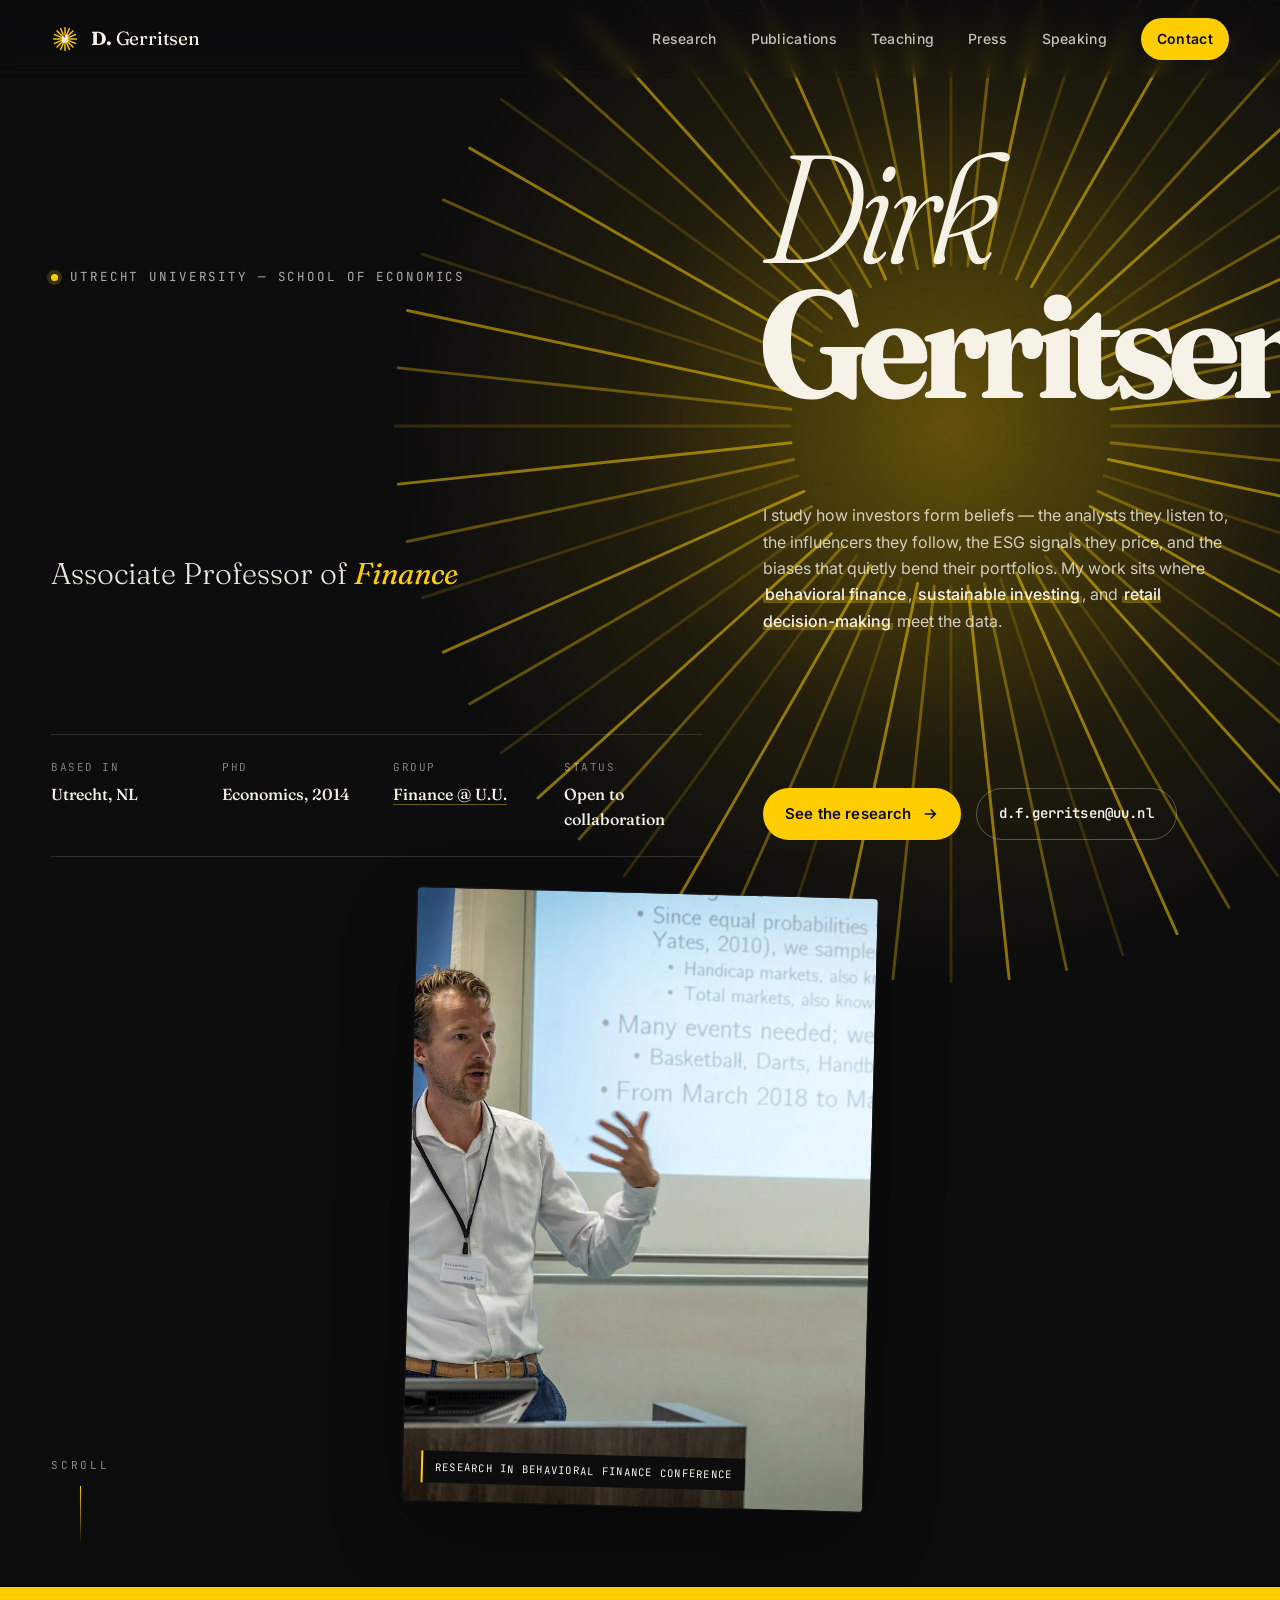
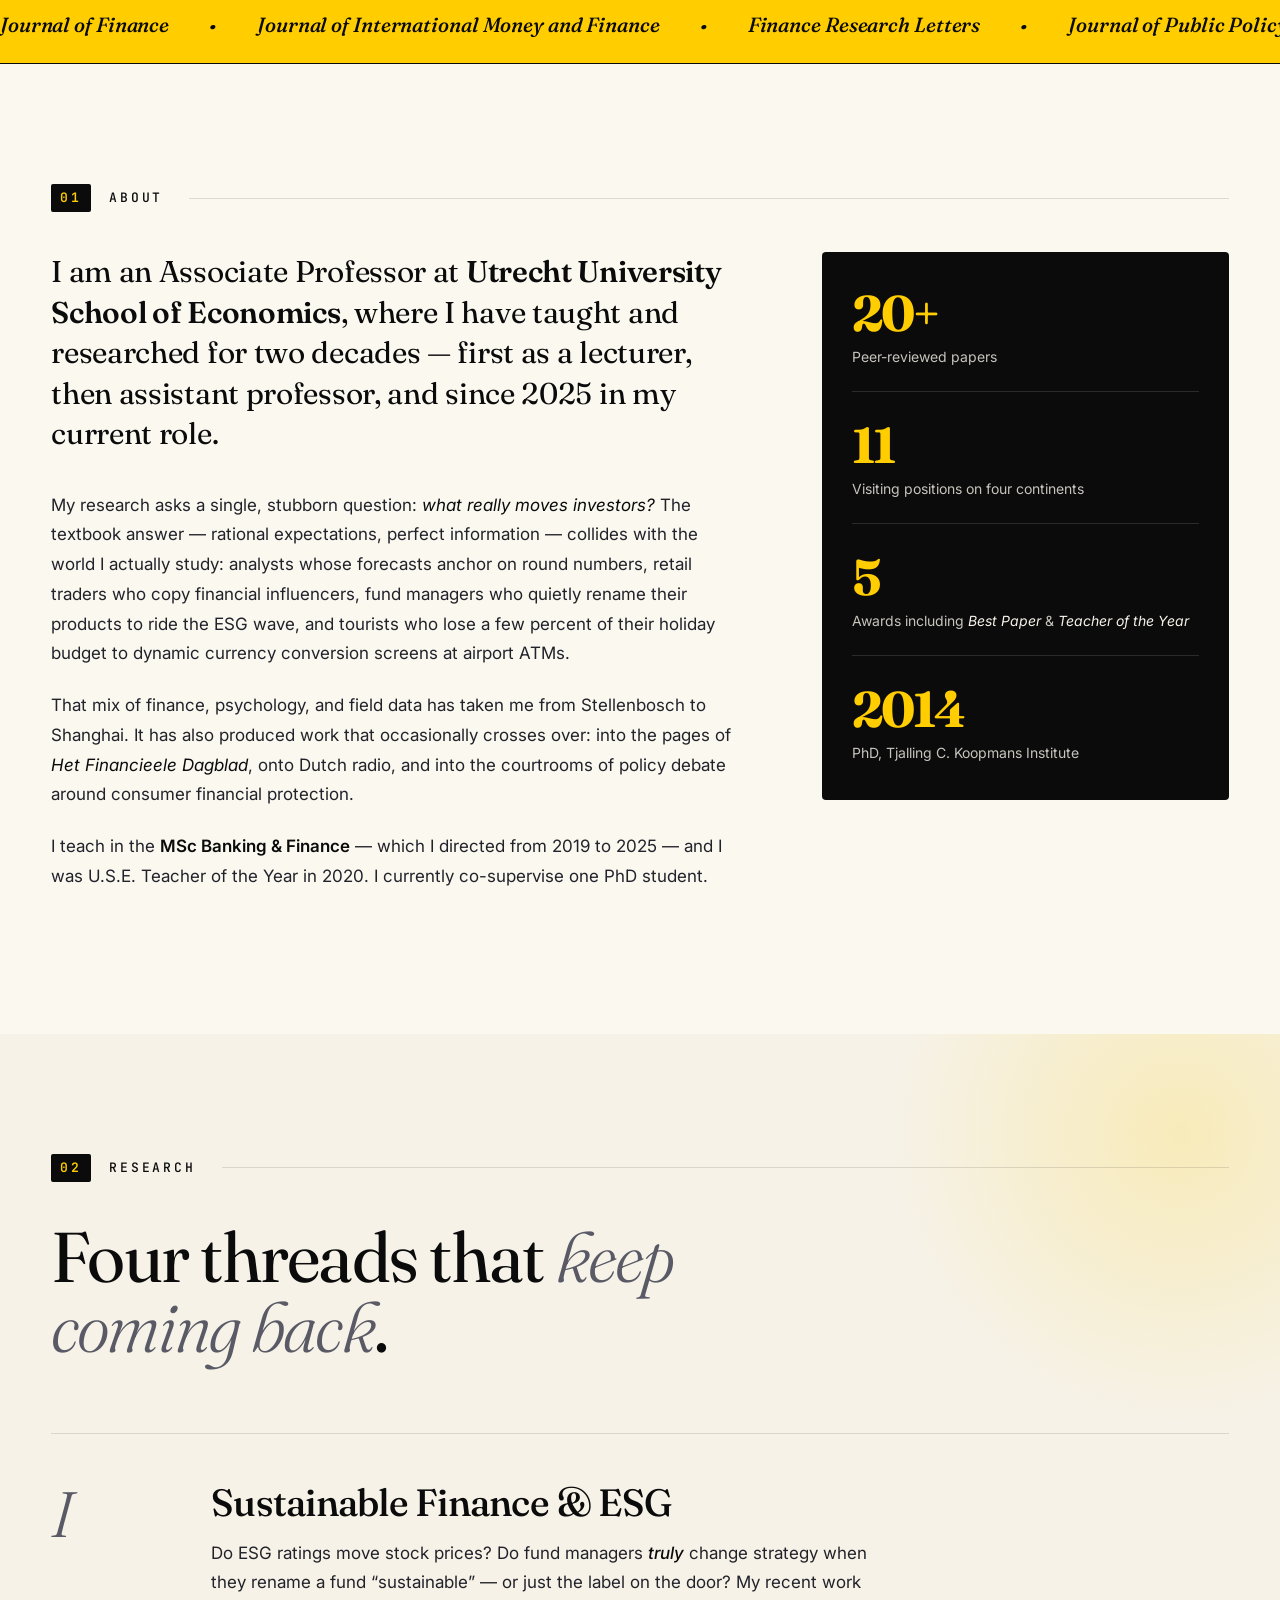
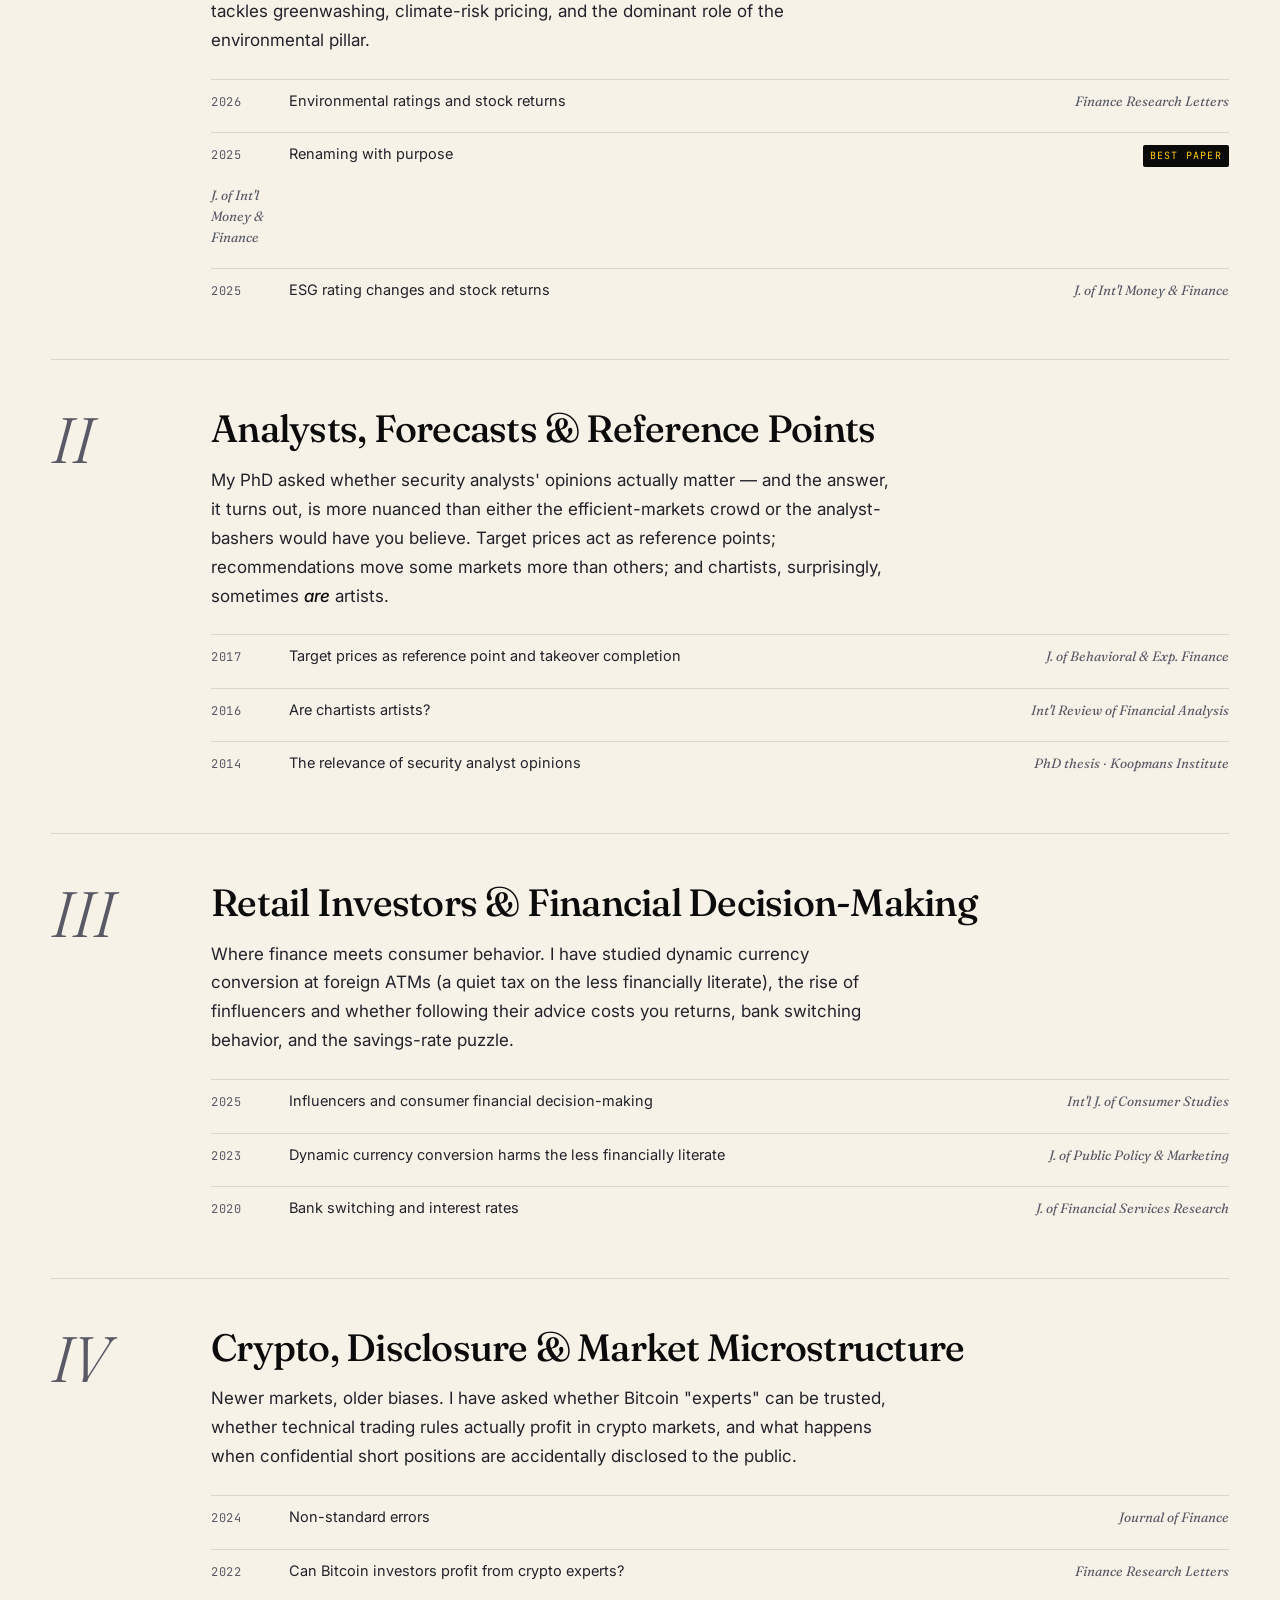
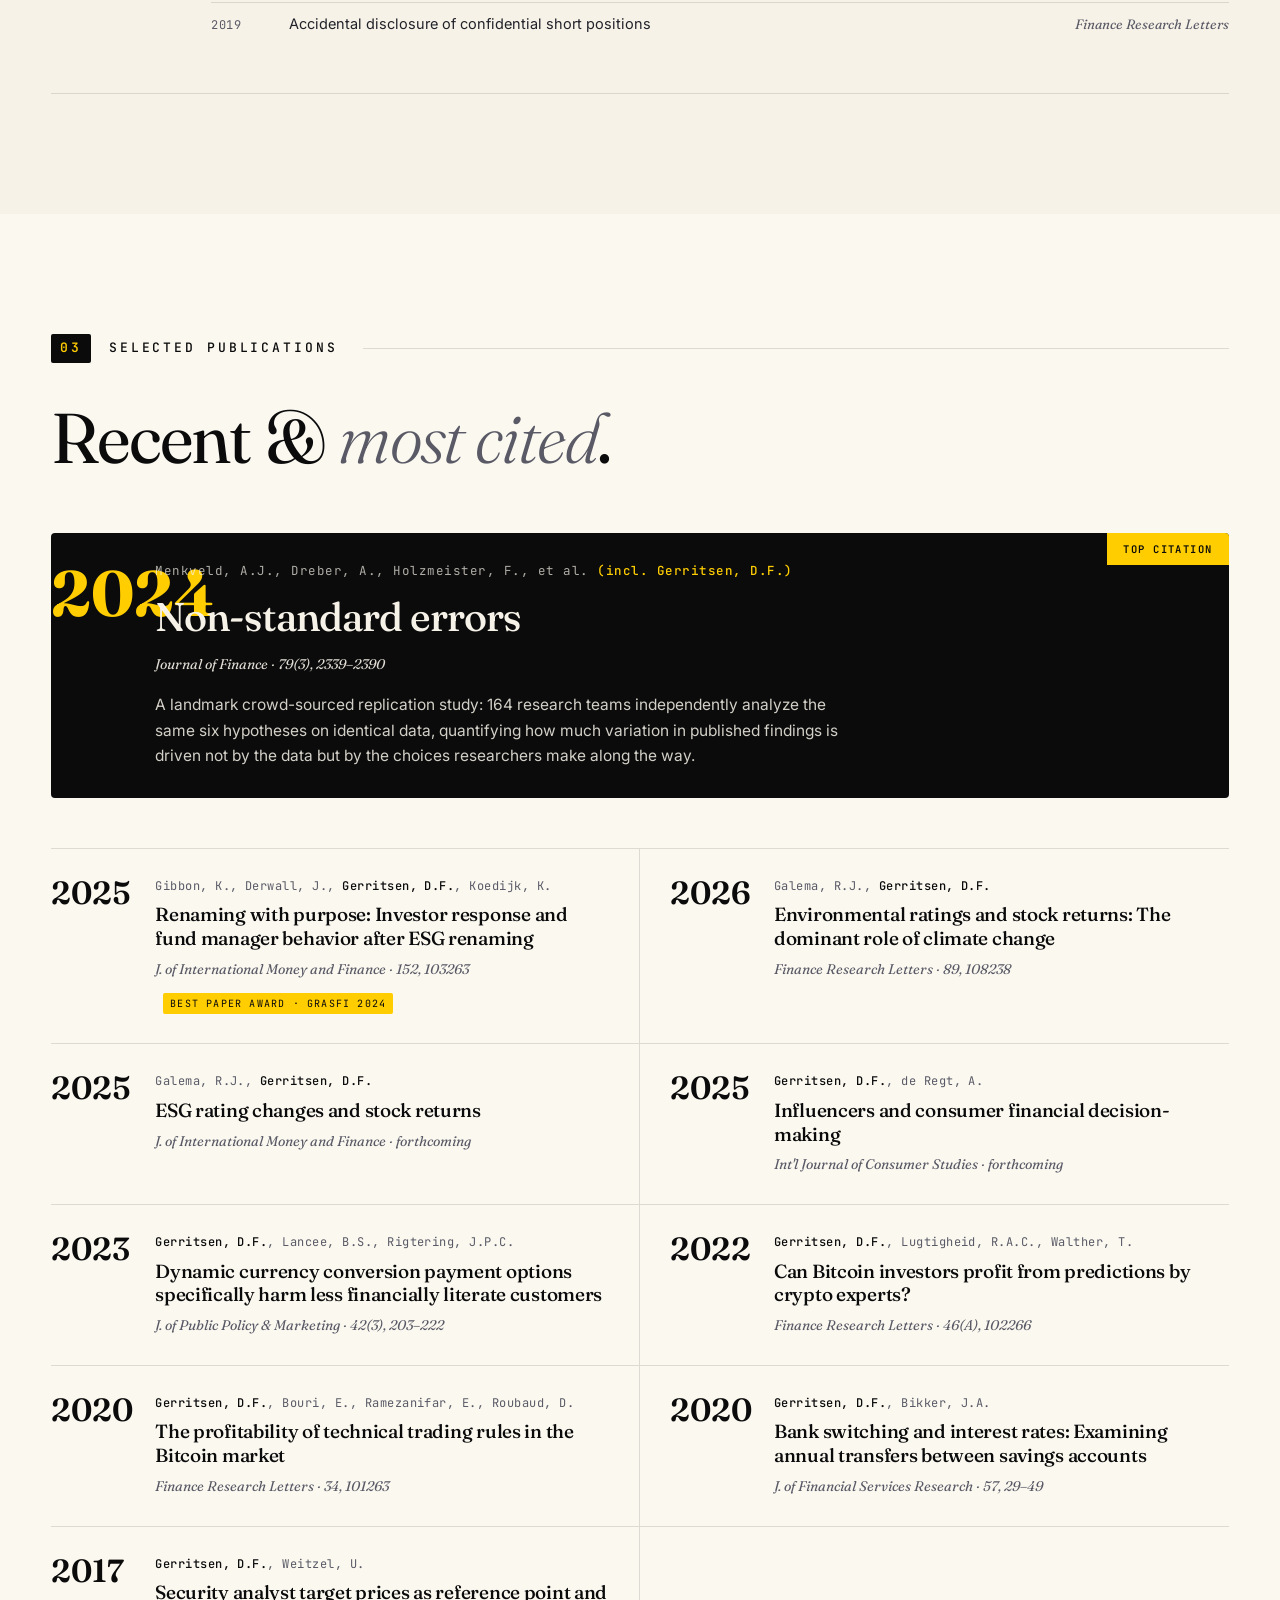
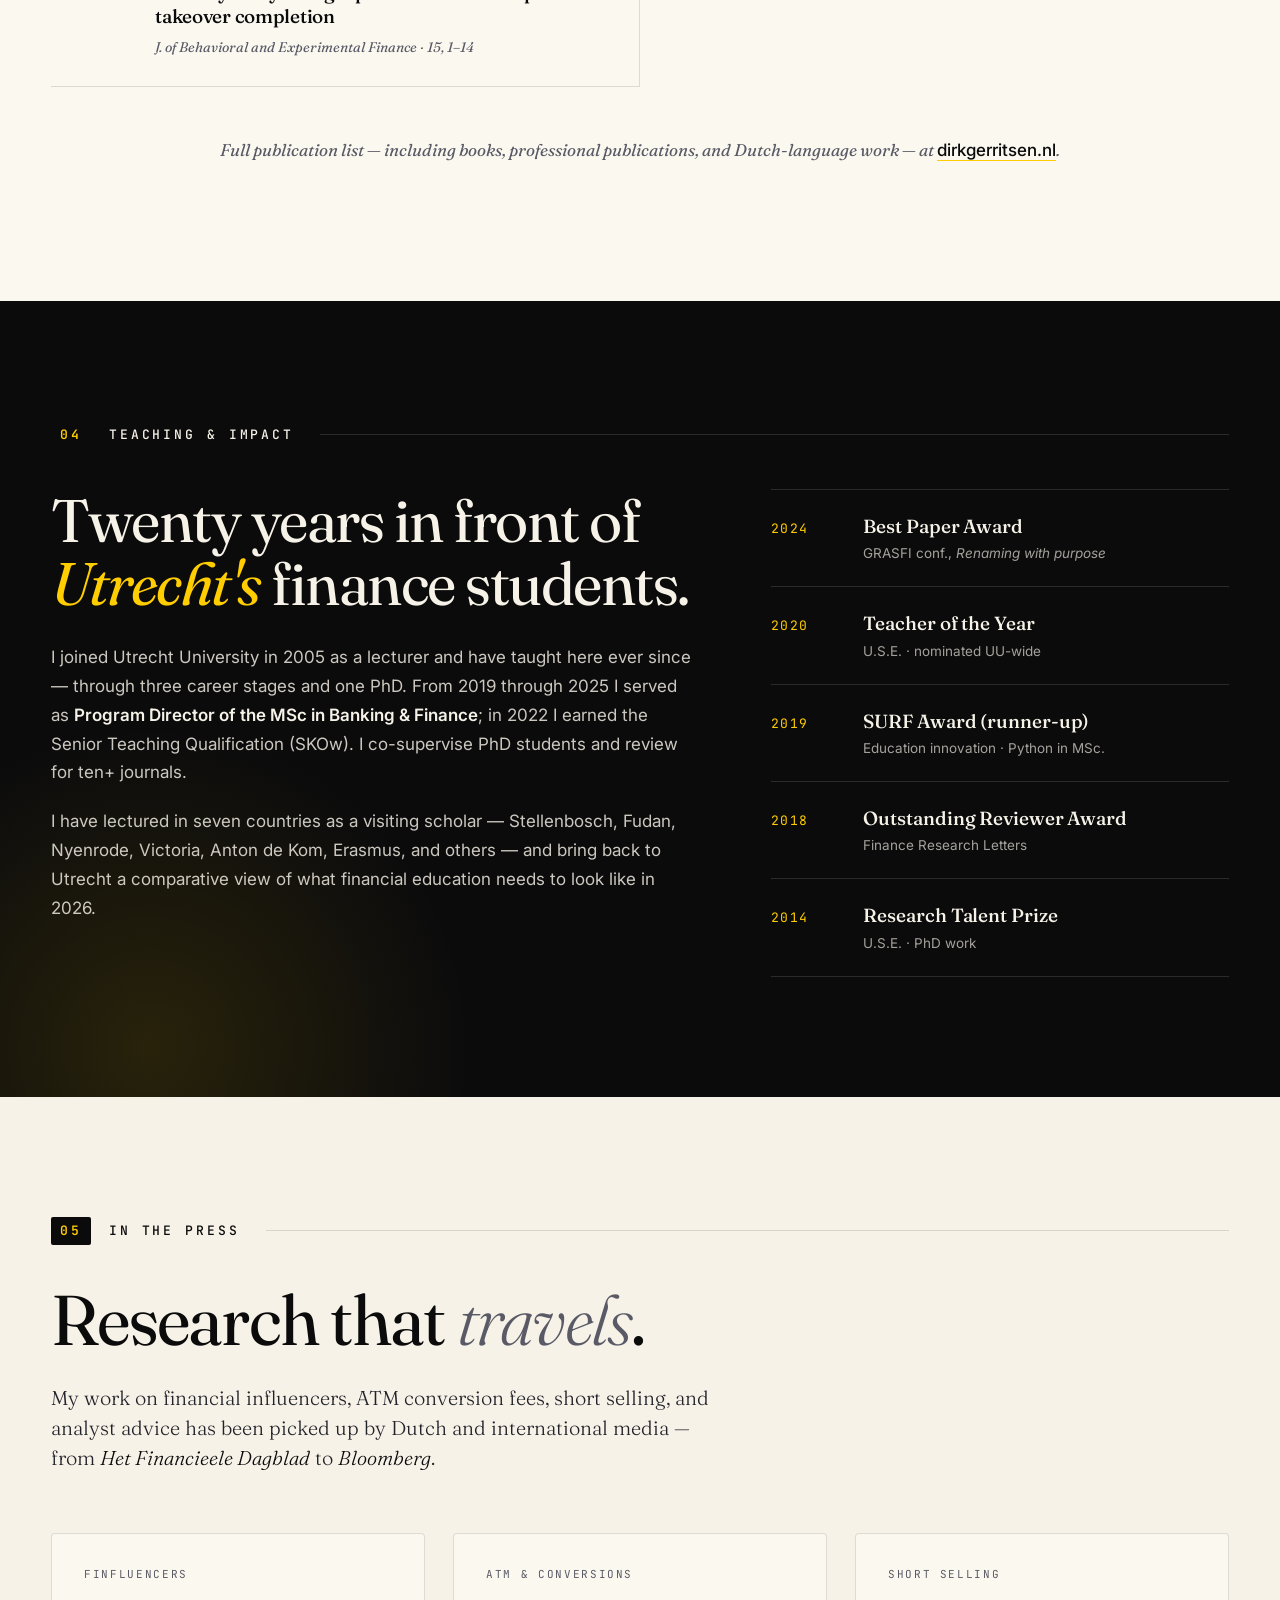
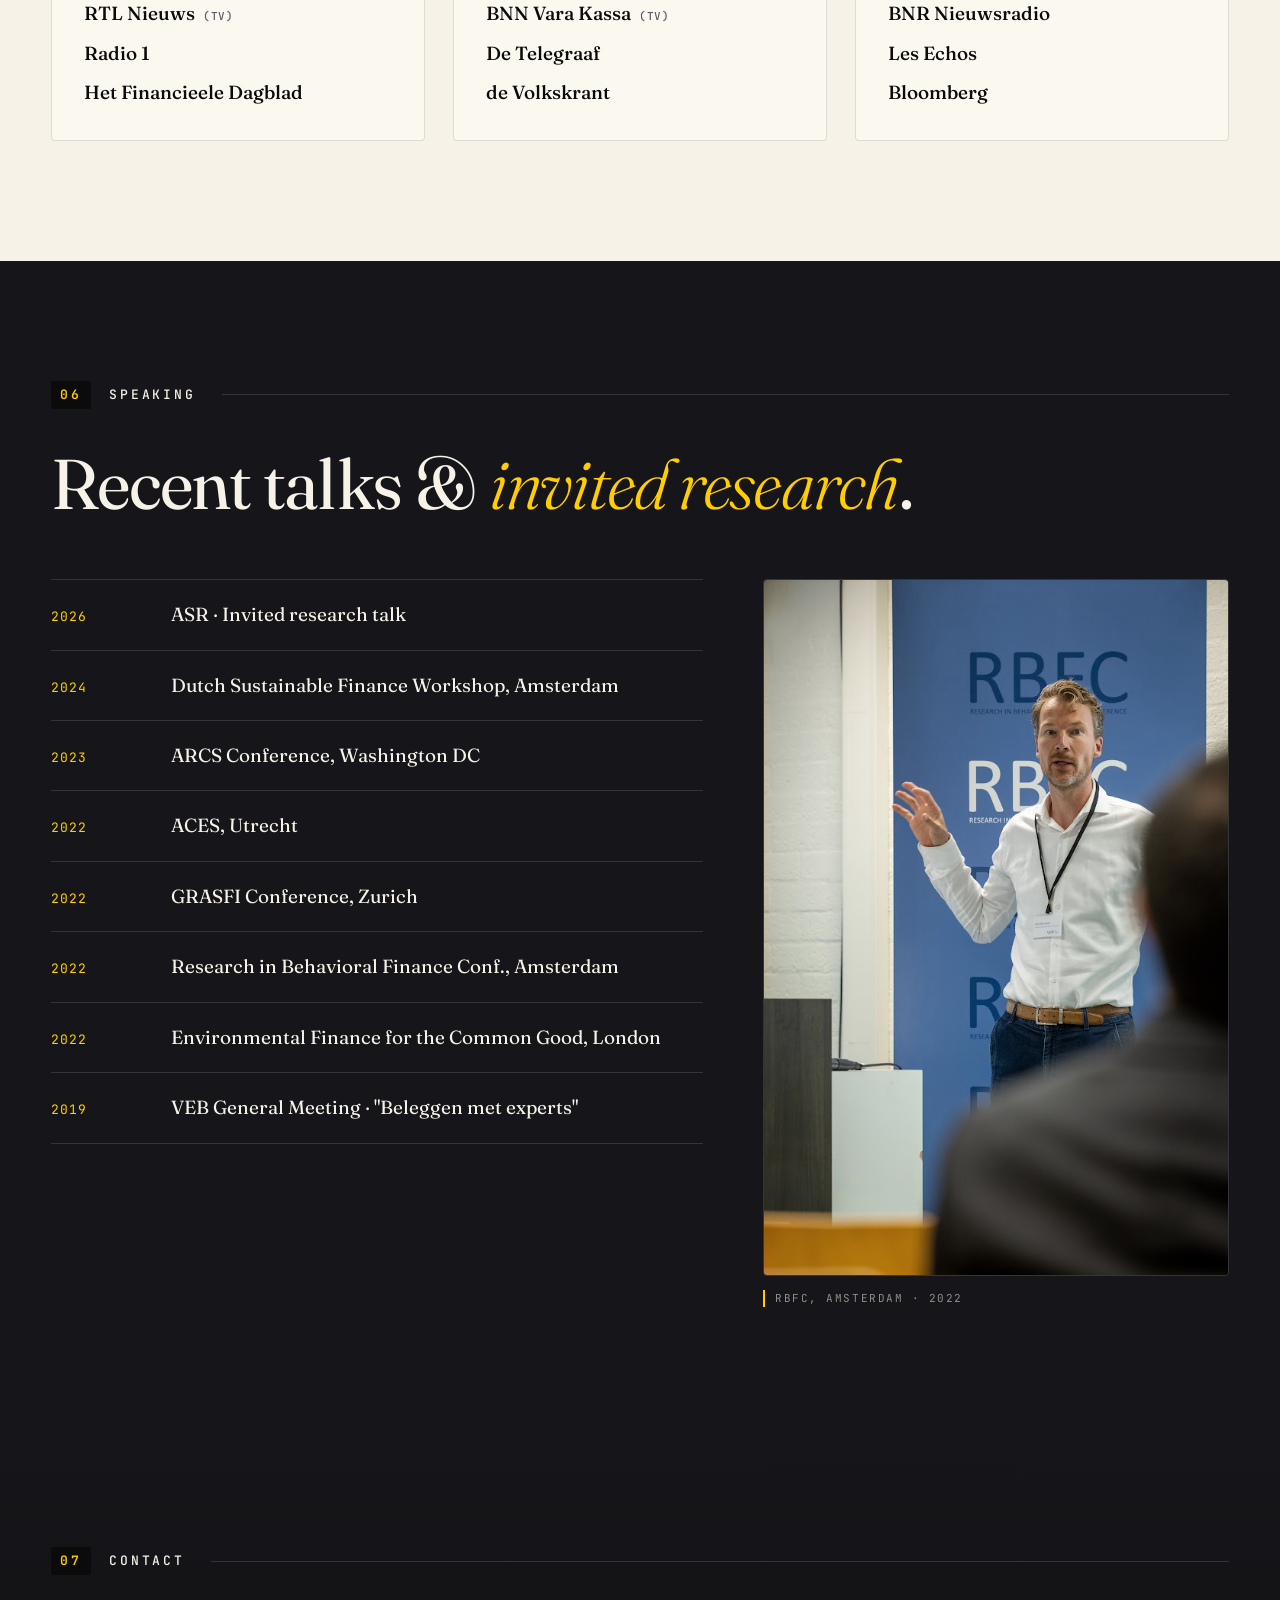
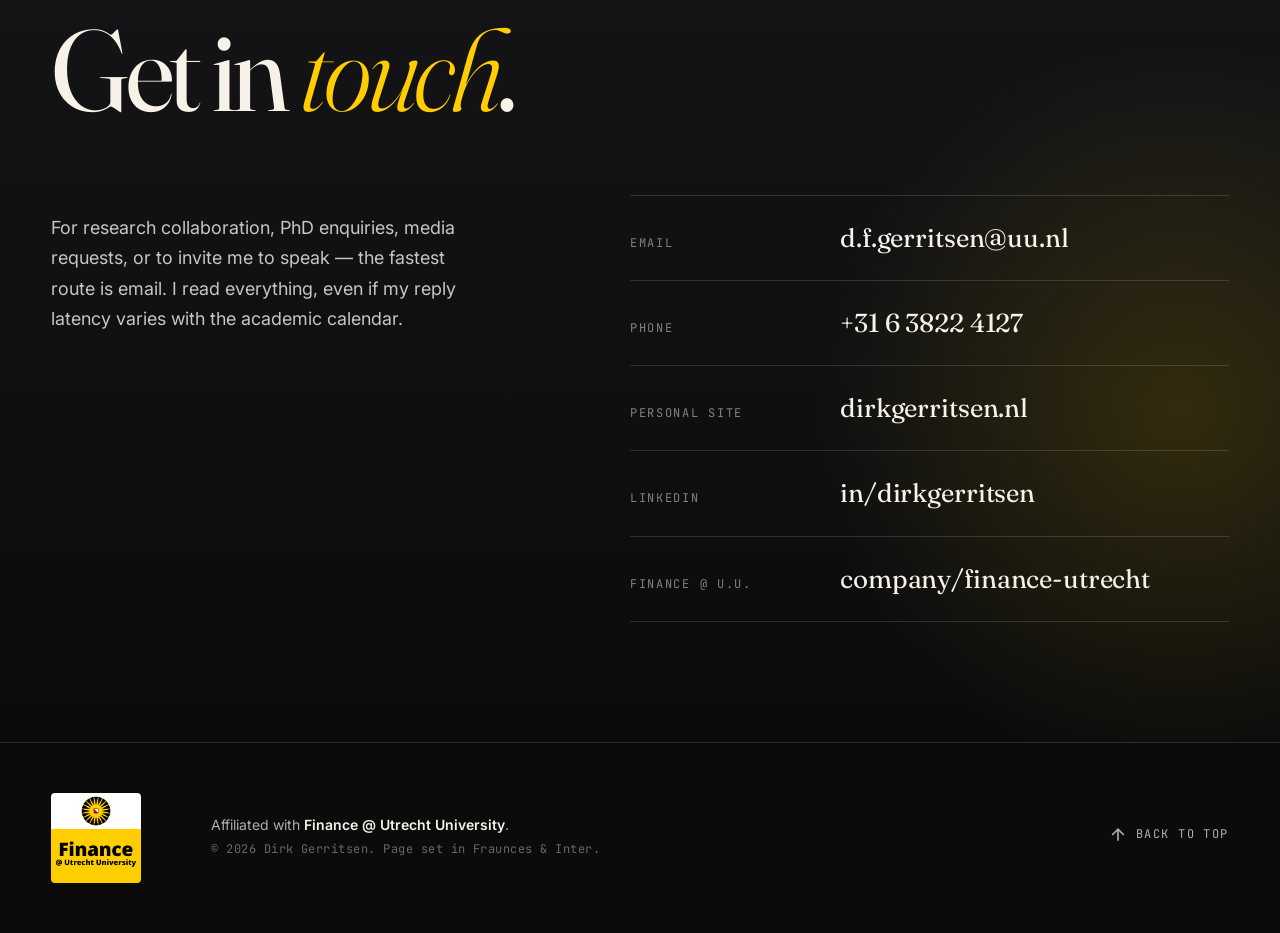
==== index.html @ c92c5ef6 "Initial commit — personal homepage" ====
<!doctype html>
<html lang="en">
<head>
  <meta charset="utf-8" />
  <meta name="viewport" content="width=device-width, initial-scale=1" />
  <title>Dirk Gerritsen — Associate Professor of Finance, Utrecht University</title>
  <meta name="description" content="Dirk Gerritsen is Associate Professor of Finance at Utrecht University. He studies behavioral finance, sustainable investing, security analysts, and the financial decisions of retail investors." />
  <meta name="author" content="Dirk Gerritsen" />

  <meta property="og:title" content="Dirk Gerritsen — Associate Professor of Finance, Utrecht University" />
  <meta property="og:description" content="Behavioral finance, sustainable investing, and the economics of financial advice." />
  <meta property="og:type" content="website" />

  <link rel="icon" type="image/svg+xml" href="data:image/svg+xml;utf8,%3Csvg xmlns='http://www.w3.org/2000/svg' viewBox='0 0 64 64'%3E%3Crect width='64' height='64' fill='%23FFCD00'/%3E%3Ctext x='32' y='44' font-family='Georgia,serif' font-size='40' font-weight='700' text-anchor='middle' fill='%23000'%3EG%3C/text%3E%3C/svg%3E" />

  <link rel="preconnect" href="https://fonts.googleapis.com" />
  <link rel="preconnect" href="https://fonts.gstatic.com" crossorigin />
  <link href="https://fonts.googleapis.com/css2?family=Fraunces:ital,opsz,wght@0,9..144,300..900;1,9..144,300..900&family=Inter:wght@300;400;500;600;700&family=JetBrains+Mono:wght@400;500&display=swap" rel="stylesheet" />

  <link rel="stylesheet" href="css/styles.css" />
</head>
<body>

  <!-- ===== NAV ===== -->
  <header class="nav" role="banner">
    <div class="nav__inner">
      <a class="nav__brand" href="#top" aria-label="Dirk Gerritsen — home">
        <span class="nav__mark" aria-hidden="true">
          <svg viewBox="0 0 40 40" width="28" height="28">
            <g class="sunburst-mini">
              <circle cx="20" cy="20" r="19" fill="#0C0C0C"/>
              <g fill="#FFCD00">
                <!-- 16 rays -->
                <rect x="19" y="3" width="2" height="14"/>
                <rect x="19" y="23" width="2" height="14"/>
                <rect x="3" y="19" width="14" height="2"/>
                <rect x="23" y="19" width="14" height="2"/>
                <rect x="19" y="3" width="2" height="14" transform="rotate(45 20 20)"/>
                <rect x="19" y="23" width="2" height="14" transform="rotate(45 20 20)"/>
                <rect x="3" y="19" width="14" height="2" transform="rotate(45 20 20)"/>
                <rect x="23" y="19" width="14" height="2" transform="rotate(45 20 20)"/>
                <rect x="19" y="3" width="2" height="14" transform="rotate(22.5 20 20)"/>
                <rect x="19" y="23" width="2" height="14" transform="rotate(22.5 20 20)"/>
                <rect x="3" y="19" width="14" height="2" transform="rotate(22.5 20 20)"/>
                <rect x="23" y="19" width="14" height="2" transform="rotate(22.5 20 20)"/>
                <rect x="19" y="3" width="2" height="14" transform="rotate(67.5 20 20)"/>
                <rect x="19" y="23" width="2" height="14" transform="rotate(67.5 20 20)"/>
                <rect x="3" y="19" width="14" height="2" transform="rotate(67.5 20 20)"/>
                <rect x="23" y="19" width="14" height="2" transform="rotate(67.5 20 20)"/>
              </g>
              <rect x="16" y="14" width="8" height="11" rx="1" fill="#FAF8F2"/>
              <path d="M16 14 L20 14 L20 19 Z" fill="#C00A35"/>
            </g>
          </svg>
        </span>
        <span class="nav__brand-text"><b>D.</b> Gerritsen</span>
      </a>

      <nav class="nav__links" aria-label="Primary">
        <a href="#research">Research</a>
        <a href="#publications">Publications</a>
        <a href="#teaching">Teaching</a>
        <a href="#press">Press</a>
        <a href="#speaking">Speaking</a>
        <a href="#contact" class="nav__cta">Contact</a>
      </nav>

      <button class="nav__menu" aria-label="Menu" aria-expanded="false">
        <span></span><span></span><span></span>
      </button>
    </div>
  </header>

  <!-- ===== HERO ===== -->
  <section id="top" class="hero">
    <!-- Sunburst background -->
    <div class="hero__sun" aria-hidden="true">
      <svg viewBox="0 0 800 800" width="100%" height="100%">
        <defs>
          <radialGradient id="sunfade" cx="50%" cy="50%" r="50%">
            <stop offset="0%" stop-color="#FFCD00" stop-opacity="0.35"/>
            <stop offset="60%" stop-color="#FFCD00" stop-opacity="0.08"/>
            <stop offset="100%" stop-color="#FFCD00" stop-opacity="0"/>
          </radialGradient>
        </defs>
        <circle cx="400" cy="400" r="380" fill="url(#sunfade)"/>
        <g class="hero__sun-rays" stroke="#FFCD00" stroke-width="2" stroke-linecap="round">
          <!-- 36 rays -->
        </g>
      </svg>
    </div>

    <div class="hero__grain" aria-hidden="true"></div>

    <div class="hero__inner">
      <div class="hero__eyebrow reveal">
        <span class="dot"></span>
        Utrecht University — School of Economics
      </div>

      <h1 class="hero__title reveal">
        <span class="hero__first">Dirk</span>
        <span class="hero__last">Gerritsen<em class="hero__period">.</em></span>
      </h1>

      <p class="hero__role reveal">
        Associate Professor of <em>Finance</em>
      </p>

      <p class="hero__lede reveal">
        I study how investors form beliefs — the analysts they listen to,
        the influencers they follow, the ESG signals they price, and the
        biases that quietly bend their portfolios. My work sits where
        <span class="hl">behavioral finance</span>,
        <span class="hl">sustainable investing</span>, and
        <span class="hl">retail decision-making</span> meet the data.
      </p>

      <div class="hero__meta reveal">
        <div class="hero__meta-item">
          <span class="hero__meta-k">Based in</span>
          <span class="hero__meta-v">Utrecht, NL</span>
        </div>
        <div class="hero__meta-item">
          <span class="hero__meta-k">PhD</span>
          <span class="hero__meta-v">Economics, 2014</span>
        </div>
        <div class="hero__meta-item">
          <span class="hero__meta-k">Group</span>
          <span class="hero__meta-v"><a href="https://www.linkedin.com/company/finance-utrecht" target="_blank" rel="noopener">Finance @ U.U.</a></span>
        </div>
        <div class="hero__meta-item">
          <span class="hero__meta-k">Status</span>
          <span class="hero__meta-v">Open to collaboration</span>
        </div>
      </div>

      <div class="hero__cta reveal">
        <a href="#research" class="btn btn--primary">
          <span>See the research</span>
          <svg width="18" height="18" viewBox="0 0 24 24" fill="none" stroke="currentColor" stroke-width="2.2"><path d="M5 12h14M13 6l6 6-6 6"/></svg>
        </a>
        <a href="mailto:d.f.gerritsen@uu.nl" class="btn btn--ghost">
          d.f.gerritsen@uu.nl
        </a>
      </div>
    </div>

    <!-- Portrait -->
    <figure class="hero__portrait reveal">
      <div class="hero__portrait-frame">
        <img src="img/speaking-2.jpg" alt="Dirk Gerritsen presenting research at the Research in Behavioral Finance Conference" loading="eager" />
        <div class="hero__portrait-tag">
          <span>Research in Behavioral Finance Conference</span>
        </div>
      </div>
    </figure>

    <!-- Scroll cue -->
    <div class="hero__scroll" aria-hidden="true">
      <span>scroll</span>
      <span class="hero__scroll-line"></span>
    </div>
  </section>

  <!-- ===== MARQUEE: where the work appears ===== -->
  <section class="marquee" aria-label="Selected journals">
    <div class="marquee__track">
      <ul class="marquee__list">
        <li>Journal of Finance</li><li>•</li>
        <li>Journal of International Money and Finance</li><li>•</li>
        <li>Finance Research Letters</li><li>•</li>
        <li>Journal of Public Policy &amp; Marketing</li><li>•</li>
        <li>Journal of Financial Services Research</li><li>•</li>
        <li>International Review of Finance</li><li>•</li>
        <li>Journal of Behavioral and Experimental Finance</li><li>•</li>
        <li>International Review of Financial Analysis</li><li>•</li>
        <li>Marketing Letters</li><li>•</li>
        <li>Annals of Tourism Research</li><li>•</li>
      </ul>
      <ul class="marquee__list" aria-hidden="true">
        <li>Journal of Finance</li><li>•</li>
        <li>Journal of International Money and Finance</li><li>•</li>
        <li>Finance Research Letters</li><li>•</li>
        <li>Journal of Public Policy &amp; Marketing</li><li>•</li>
        <li>Journal of Financial Services Research</li><li>•</li>
        <li>International Review of Finance</li><li>•</li>
        <li>Journal of Behavioral and Experimental Finance</li><li>•</li>
        <li>International Review of Financial Analysis</li><li>•</li>
        <li>Marketing Letters</li><li>•</li>
        <li>Annals of Tourism Research</li><li>•</li>
      </ul>
    </div>
  </section>

  <!-- ===== ABOUT ===== -->
  <section id="about" class="about">
    <div class="about__inner">
      <div class="section-head reveal">
        <span class="section-head__no">01</span>
        <span class="section-head__title">About</span>
      </div>

      <div class="about__grid">
        <div class="about__copy reveal">
          <p class="about__lede">
            I am an Associate Professor at <strong>Utrecht University School of
            Economics</strong>, where I have taught and researched for two
            decades — first as a lecturer, then assistant professor, and
            since 2025 in my current role.
          </p>
          <p>
            My research asks a single, stubborn question: <em>what really moves
            investors?</em> The textbook answer — rational expectations, perfect
            information — collides with the world I actually study: analysts
            whose forecasts anchor on round numbers, retail traders who copy
            financial influencers, fund managers who quietly rename their
            products to ride the ESG wave, and tourists who lose a few percent
            of their holiday budget to dynamic currency conversion screens at
            airport ATMs.
          </p>
          <p>
            That mix of finance, psychology, and field data has taken me from
            Stellenbosch to Shanghai. It has also produced work that
            occasionally crosses over: into the pages of <em>Het Financieele
            Dagblad</em>, onto Dutch radio, and into the courtrooms of policy
            debate around consumer financial protection.
          </p>
          <p>
            I teach in the <strong>MSc Banking &amp; Finance</strong> — which I
            directed from 2019 to 2025 — and I was U.S.E. Teacher of the Year
            in 2020. I currently co-supervise one PhD student.
          </p>
        </div>

        <aside class="about__side reveal">
          <div class="stat">
            <span class="stat__no">20+</span>
            <span class="stat__label">Peer-reviewed papers</span>
          </div>
          <div class="stat">
            <span class="stat__no">11</span>
            <span class="stat__label">Visiting positions on four continents</span>
          </div>
          <div class="stat">
            <span class="stat__no">5</span>
            <span class="stat__label">Awards including <em>Best Paper</em> &amp; <em>Teacher of the Year</em></span>
          </div>
          <div class="stat">
            <span class="stat__no">2014</span>
            <span class="stat__label">PhD, Tjalling C. Koopmans Institute</span>
          </div>
        </aside>
      </div>
    </div>
  </section>

  <!-- ===== RESEARCH THEMES ===== -->
  <section id="research" class="research">
    <div class="research__inner">
      <div class="section-head reveal">
        <span class="section-head__no">02</span>
        <span class="section-head__title">Research</span>
      </div>

      <h2 class="research__h reveal">
        Four threads that <em>keep coming back</em>.
      </h2>

      <ol class="themes">
        <li class="theme reveal">
          <span class="theme__no">I</span>
          <div class="theme__body">
            <h3 class="theme__title">Sustainable Finance &amp; ESG</h3>
            <p>
              Do ESG ratings move stock prices? Do fund managers <em>truly</em>
              change strategy when they rename a fund &ldquo;sustainable&rdquo;
              — or just the label on the door? My recent work tackles greenwashing,
              climate-risk pricing, and the dominant role of the environmental
              pillar.
            </p>
            <ul class="theme__papers">
              <li>
                <span class="paper-year">2026</span>
                Environmental ratings and stock returns
                <span class="paper-venue">Finance Research Letters</span>
              </li>
              <li>
                <span class="paper-year">2025</span>
                Renaming with purpose <span class="badge">Best Paper</span>
                <span class="paper-venue">J. of Int'l Money &amp; Finance</span>
              </li>
              <li>
                <span class="paper-year">2025</span>
                ESG rating changes and stock returns
                <span class="paper-venue">J. of Int'l Money &amp; Finance</span>
              </li>
            </ul>
          </div>
        </li>

        <li class="theme reveal">
          <span class="theme__no">II</span>
          <div class="theme__body">
            <h3 class="theme__title">Analysts, Forecasts &amp; Reference Points</h3>
            <p>
              My PhD asked whether security analysts' opinions actually matter
              — and the answer, it turns out, is more nuanced than either the
              efficient-markets crowd or the analyst-bashers would have you
              believe. Target prices act as reference points; recommendations
              move some markets more than others; and chartists, surprisingly,
              sometimes <em>are</em> artists.
            </p>
            <ul class="theme__papers">
              <li>
                <span class="paper-year">2017</span>
                Target prices as reference point and takeover completion
                <span class="paper-venue">J. of Behavioral &amp; Exp. Finance</span>
              </li>
              <li>
                <span class="paper-year">2016</span>
                Are chartists artists?
                <span class="paper-venue">Int'l Review of Financial Analysis</span>
              </li>
              <li>
                <span class="paper-year">2014</span>
                The relevance of security analyst opinions
                <span class="paper-venue">PhD thesis · Koopmans Institute</span>
              </li>
            </ul>
          </div>
        </li>

        <li class="theme reveal">
          <span class="theme__no">III</span>
          <div class="theme__body">
            <h3 class="theme__title">Retail Investors &amp; Financial Decision-Making</h3>
            <p>
              Where finance meets consumer behavior. I have studied dynamic
              currency conversion at foreign ATMs (a quiet tax on the less
              financially literate), the rise of finfluencers and whether
              following their advice costs you returns, bank switching
              behavior, and the savings-rate puzzle.
            </p>
            <ul class="theme__papers">
              <li>
                <span class="paper-year">2025</span>
                Influencers and consumer financial decision-making
                <span class="paper-venue">Int'l J. of Consumer Studies</span>
              </li>
              <li>
                <span class="paper-year">2023</span>
                Dynamic currency conversion harms the less financially literate
                <span class="paper-venue">J. of Public Policy &amp; Marketing</span>
              </li>
              <li>
                <span class="paper-year">2020</span>
                Bank switching and interest rates
                <span class="paper-venue">J. of Financial Services Research</span>
              </li>
            </ul>
          </div>
        </li>

        <li class="theme reveal">
          <span class="theme__no">IV</span>
          <div class="theme__body">
            <h3 class="theme__title">Crypto, Disclosure &amp; Market Microstructure</h3>
            <p>
              Newer markets, older biases. I have asked whether Bitcoin
              "experts" can be trusted, whether technical trading rules
              actually profit in crypto markets, and what happens when
              confidential short positions are accidentally disclosed to the
              public.
            </p>
            <ul class="theme__papers">
              <li>
                <span class="paper-year">2024</span>
                Non-standard errors
                <span class="paper-venue">Journal of Finance</span>
              </li>
              <li>
                <span class="paper-year">2022</span>
                Can Bitcoin investors profit from crypto experts?
                <span class="paper-venue">Finance Research Letters</span>
              </li>
              <li>
                <span class="paper-year">2019</span>
                Accidental disclosure of confidential short positions
                <span class="paper-venue">Finance Research Letters</span>
              </li>
            </ul>
          </div>
        </li>
      </ol>
    </div>
  </section>

  <!-- ===== FEATURED PUBLICATIONS ===== -->
  <section id="publications" class="pubs">
    <div class="pubs__inner">
      <div class="section-head reveal">
        <span class="section-head__no">03</span>
        <span class="section-head__title">Selected Publications</span>
      </div>

      <h2 class="pubs__h reveal">
        Recent &amp; <em>most cited</em>.
      </h2>

      <article class="pub pub--featured reveal">
        <div class="pub__year">2024</div>
        <div class="pub__body">
          <div class="pub__authors">Menkveld, A.J., Dreber, A., Holzmeister, F., et al. <strong>(incl. Gerritsen, D.F.)</strong></div>
          <h3 class="pub__title">Non-standard errors</h3>
          <div class="pub__venue"><em>Journal of Finance</em> · 79(3), 2339–2390</div>
          <p class="pub__note">
            A landmark crowd-sourced replication study: 164 research teams
            independently analyze the same six hypotheses on identical data,
            quantifying how much variation in published findings is driven
            not by the data but by the choices researchers make along the way.
          </p>
        </div>
      </article>

      <div class="pubs__grid">
        <article class="pub reveal">
          <div class="pub__year">2025</div>
          <div class="pub__body">
            <div class="pub__authors">Gibbon, K., Derwall, J., <strong>Gerritsen, D.F.</strong>, Koedijk, K.</div>
            <h3 class="pub__title">Renaming with purpose: Investor response and fund manager behavior after ESG renaming</h3>
            <div class="pub__venue"><em>J. of International Money and Finance</em> · 152, 103263</div>
            <div class="pub__tag"><span class="badge badge--gold">Best Paper Award · GRASFI 2024</span></div>
          </div>
        </article>

        <article class="pub reveal">
          <div class="pub__year">2026</div>
          <div class="pub__body">
            <div class="pub__authors">Galema, R.J., <strong>Gerritsen, D.F.</strong></div>
            <h3 class="pub__title">Environmental ratings and stock returns: The dominant role of climate change</h3>
            <div class="pub__venue"><em>Finance Research Letters</em> · 89, 108238</div>
          </div>
        </article>

        <article class="pub reveal">
          <div class="pub__year">2025</div>
          <div class="pub__body">
            <div class="pub__authors">Galema, R.J., <strong>Gerritsen, D.F.</strong></div>
            <h3 class="pub__title">ESG rating changes and stock returns</h3>
            <div class="pub__venue"><em>J. of International Money and Finance</em> · forthcoming</div>
          </div>
        </article>

        <article class="pub reveal">
          <div class="pub__year">2025</div>
          <div class="pub__body">
            <div class="pub__authors"><strong>Gerritsen, D.F.</strong>, de Regt, A.</div>
            <h3 class="pub__title">Influencers and consumer financial decision-making</h3>
            <div class="pub__venue"><em>Int'l Journal of Consumer Studies</em> · forthcoming</div>
          </div>
        </article>

        <article class="pub reveal">
          <div class="pub__year">2023</div>
          <div class="pub__body">
            <div class="pub__authors"><strong>Gerritsen, D.F.</strong>, Lancee, B.S., Rigtering, J.P.C.</div>
            <h3 class="pub__title">Dynamic currency conversion payment options specifically harm less financially literate customers</h3>
            <div class="pub__venue"><em>J. of Public Policy &amp; Marketing</em> · 42(3), 203–222</div>
          </div>
        </article>

        <article class="pub reveal">
          <div class="pub__year">2022</div>
          <div class="pub__body">
            <div class="pub__authors"><strong>Gerritsen, D.F.</strong>, Lugtigheid, R.A.C., Walther, T.</div>
            <h3 class="pub__title">Can Bitcoin investors profit from predictions by crypto experts?</h3>
            <div class="pub__venue"><em>Finance Research Letters</em> · 46(A), 102266</div>
          </div>
        </article>

        <article class="pub reveal">
          <div class="pub__year">2020</div>
          <div class="pub__body">
            <div class="pub__authors"><strong>Gerritsen, D.F.</strong>, Bouri, E., Ramezanifar, E., Roubaud, D.</div>
            <h3 class="pub__title">The profitability of technical trading rules in the Bitcoin market</h3>
            <div class="pub__venue"><em>Finance Research Letters</em> · 34, 101263</div>
          </div>
        </article>

        <article class="pub reveal">
          <div class="pub__year">2020</div>
          <div class="pub__body">
            <div class="pub__authors"><strong>Gerritsen, D.F.</strong>, Bikker, J.A.</div>
            <h3 class="pub__title">Bank switching and interest rates: Examining annual transfers between savings accounts</h3>
            <div class="pub__venue"><em>J. of Financial Services Research</em> · 57, 29–49</div>
          </div>
        </article>

        <article class="pub reveal">
          <div class="pub__year">2017</div>
          <div class="pub__body">
            <div class="pub__authors"><strong>Gerritsen, D.F.</strong>, Weitzel, U.</div>
            <h3 class="pub__title">Security analyst target prices as reference point and takeover completion</h3>
            <div class="pub__venue"><em>J. of Behavioral and Experimental Finance</em> · 15, 1–14</div>
          </div>
        </article>
      </div>

      <p class="pubs__more reveal">
        Full publication list — including books, professional publications,
        and Dutch-language work — at
        <a href="http://www.dirkgerritsen.nl" target="_blank" rel="noopener">dirkgerritsen.nl</a>.
      </p>
    </div>
  </section>

  <!-- ===== TEACHING ===== -->
  <section id="teaching" class="teaching">
    <div class="teaching__inner">
      <div class="section-head reveal section-head--light">
        <span class="section-head__no">04</span>
        <span class="section-head__title">Teaching &amp; Impact</span>
      </div>

      <div class="teaching__grid">
        <div class="teaching__copy reveal">
          <h2 class="teaching__h">
            Twenty years in front of <em>Utrecht's</em> finance students.
          </h2>
          <p>
            I joined Utrecht University in 2005 as a lecturer and have taught
            here ever since — through three career stages and one PhD. From
            2019 through 2025 I served as <strong>Program Director of the MSc
            in Banking &amp; Finance</strong>; in 2022 I earned the Senior
            Teaching Qualification (SKOw). I co-supervise PhD students and
            review for ten+ journals.
          </p>
          <p>
            I have lectured in seven countries as a visiting scholar —
            Stellenbosch, Fudan, Nyenrode, Victoria, Anton de Kom, Erasmus,
            and others — and bring back to Utrecht a comparative view of
            what financial education needs to look like in 2026.
          </p>
        </div>

        <ul class="awards reveal">
          <li>
            <span class="award__year">2024</span>
            <div>
              <span class="award__title">Best Paper Award</span>
              <span class="award__detail">GRASFI conf., <em>Renaming with purpose</em></span>
            </div>
          </li>
          <li>
            <span class="award__year">2020</span>
            <div>
              <span class="award__title">Teacher of the Year</span>
              <span class="award__detail">U.S.E. · nominated UU-wide</span>
            </div>
          </li>
          <li>
            <span class="award__year">2019</span>
            <div>
              <span class="award__title">SURF Award (runner-up)</span>
              <span class="award__detail">Education innovation · Python in MSc.</span>
            </div>
          </li>
          <li>
            <span class="award__year">2018</span>
            <div>
              <span class="award__title">Outstanding Reviewer Award</span>
              <span class="award__detail">Finance Research Letters</span>
            </div>
          </li>
          <li>
            <span class="award__year">2014</span>
            <div>
              <span class="award__title">Research Talent Prize</span>
              <span class="award__detail">U.S.E. · PhD work</span>
            </div>
          </li>
        </ul>
      </div>
    </div>
  </section>

  <!-- ===== PRESS ===== -->
  <section id="press" class="press">
    <div class="press__inner">
      <div class="section-head reveal">
        <span class="section-head__no">05</span>
        <span class="section-head__title">In the Press</span>
      </div>

      <h2 class="press__h reveal">
        Research that <em>travels</em>.
      </h2>
      <p class="press__lede reveal">
        My work on financial influencers, ATM conversion fees, short selling,
        and analyst advice has been picked up by Dutch and international
        media — from <em>Het Financieele Dagblad</em> to <em>Bloomberg</em>.
      </p>

      <div class="press__grid">
        <article class="press__card reveal">
          <span class="press__topic">Finfluencers</span>
          <ul>
            <li>RTL Nieuws <small>(TV)</small></li>
            <li>Radio 1</li>
            <li>Het Financieele Dagblad</li>
          </ul>
        </article>
        <article class="press__card reveal">
          <span class="press__topic">ATM &amp; conversions</span>
          <ul>
            <li>BNN Vara Kassa <small>(TV)</small></li>
            <li>De Telegraaf</li>
            <li>de Volkskrant</li>
          </ul>
        </article>
        <article class="press__card reveal">
          <span class="press__topic">Short selling</span>
          <ul>
            <li>BNR Nieuwsradio</li>
            <li>Les Echos</li>
            <li>Bloomberg</li>
          </ul>
        </article>
      </div>
    </div>
  </section>

  <!-- ===== SPEAKING ===== -->
  <section id="speaking" class="speaking">
    <div class="speaking__inner">
      <div class="section-head reveal section-head--light">
        <span class="section-head__no">06</span>
        <span class="section-head__title">Speaking</span>
      </div>

      <h2 class="speaking__h reveal">
        Recent talks &amp; <em>invited research</em>.
      </h2>

      <div class="speaking__grid">
        <ul class="talks reveal">
          <li><span class="talks__year">2026</span><span>ASR · Invited research talk</span></li>
          <li><span class="talks__year">2024</span><span>Dutch Sustainable Finance Workshop, Amsterdam</span></li>
          <li><span class="talks__year">2023</span><span>ARCS Conference, Washington DC</span></li>
          <li><span class="talks__year">2022</span><span>ACES, Utrecht</span></li>
          <li><span class="talks__year">2022</span><span>GRASFI Conference, Zurich</span></li>
          <li><span class="talks__year">2022</span><span>Research in Behavioral Finance Conf., Amsterdam</span></li>
          <li><span class="talks__year">2022</span><span>Environmental Finance for the Common Good, London</span></li>
          <li><span class="talks__year">2019</span><span>VEB General Meeting · "Beleggen met experts"</span></li>
        </ul>

        <figure class="speaking__photo reveal">
          <img src="img/speaking-3.jpg" alt="Dirk Gerritsen at the Research in Behavioral Finance Conference" />
          <figcaption>RBFC, Amsterdam · 2022</figcaption>
        </figure>
      </div>
    </div>
  </section>

  <!-- ===== CONTACT ===== -->
  <section id="contact" class="contact">
    <div class="contact__inner">
      <div class="section-head reveal section-head--light">
        <span class="section-head__no">07</span>
        <span class="section-head__title">Contact</span>
      </div>

      <h2 class="contact__h reveal">
        Get in <em>touch</em>.
      </h2>

      <div class="contact__grid">
        <div class="contact__copy reveal">
          <p>
            For research collaboration, PhD enquiries, media requests, or to
            invite me to speak — the fastest route is email. I read everything,
            even if my reply latency varies with the academic calendar.
          </p>
        </div>

        <div class="contact__channels reveal">
          <a class="channel" href="mailto:d.f.gerritsen@uu.nl">
            <span class="channel__label">Email</span>
            <span class="channel__value">d.f.gerritsen@uu.nl</span>
          </a>
          <a class="channel" href="tel:+31638224127">
            <span class="channel__label">Phone</span>
            <span class="channel__value">+31 6 3822 4127</span>
          </a>
          <a class="channel" href="http://www.dirkgerritsen.nl" target="_blank" rel="noopener">
            <span class="channel__label">Personal site</span>
            <span class="channel__value">dirkgerritsen.nl</span>
          </a>
          <a class="channel" href="https://linkedin.com/in/dirkgerritsen/" target="_blank" rel="noopener">
            <span class="channel__label">LinkedIn</span>
            <span class="channel__value">in/dirkgerritsen</span>
          </a>
          <a class="channel" href="https://www.linkedin.com/company/finance-utrecht" target="_blank" rel="noopener">
            <span class="channel__label">Finance @ U.U.</span>
            <span class="channel__value">company/finance-utrecht</span>
          </a>
        </div>
      </div>
    </div>
  </section>

  <!-- ===== FOOTER ===== -->
  <footer class="foot">
    <div class="foot__inner">
      <div class="foot__brand">
        <img src="img/finance-logo.png" alt="Finance @ Utrecht University" />
      </div>
      <div class="foot__meta">
        <p>Affiliated with <strong>Finance @ Utrecht University</strong>.</p>
        <p class="foot__small">
          © <span id="year"></span> Dirk Gerritsen.
          Page set in Fraunces &amp; Inter.
        </p>
      </div>
      <div class="foot__top">
        <a href="#top" aria-label="Back to top">
          <svg width="20" height="20" viewBox="0 0 24 24" fill="none" stroke="currentColor" stroke-width="2"><path d="M12 19V5M5 12l7-7 7 7"/></svg>
          back to top
        </a>
      </div>
    </div>
  </footer>

  <script src="js/script.js"></script>
</body>
</html>
---- css/styles.css ----
/* =====================================================================
   Dirk Gerritsen — Academic Site
   Palette: Utrecht University Finance (yellow / black) reinterpreted
   as an editorial dark-on-cream layout with sunburst motif.
   ===================================================================== */

:root {
  /* core */
  --ink:        #0B0B0C;
  --ink-2:      #16161A;
  --ink-3:      #22222A;
  --cream:      #F6F2E8;
  --cream-2:    #EFE9DB;
  --cream-3:    #E6DEC9;
  --paper:      #FBF8F0;

  /* accents */
  --gold:       #FFCD00;     /* Utrecht University yellow */
  --gold-hot:   #FFD814;
  --gold-soft:  #FFE783;
  --shield:     #C00A35;     /* Utrecht shield red */
  --ink-mute:   #5A5A66;
  --line:       rgba(11,11,12,.12);
  --line-light: rgba(246,242,232,.14);

  /* type */
  --serif: 'Fraunces', 'Iowan Old Style', Georgia, serif;
  --sans:  'Inter', system-ui, -apple-system, sans-serif;
  --mono:  'JetBrains Mono', ui-monospace, SFMono-Regular, monospace;

  /* layout */
  --container: 1320px;
  --gutter: clamp(20px, 4vw, 64px);

  /* motion */
  --easeOut: cubic-bezier(.16,1,.3,1);
}

/* ---------- reset ---------- */
*, *::before, *::after { box-sizing: border-box; }
html { scroll-behavior: smooth; -webkit-text-size-adjust: 100%; }
body {
  margin: 0;
  font-family: var(--sans);
  color: var(--ink);
  background: var(--paper);
  -webkit-font-smoothing: antialiased;
  text-rendering: optimizeLegibility;
  line-height: 1.55;
  overflow-x: hidden;
}
img { max-width: 100%; display: block; }
a { color: inherit; text-decoration: none; }
button { font: inherit; cursor: pointer; background: none; border: none; color: inherit; }
ul, ol { margin: 0; padding: 0; list-style: none; }
::selection { background: var(--gold); color: var(--ink); }

/* ---------- nav ---------- */
.nav {
  position: fixed; top: 0; left: 0; right: 0; z-index: 100;
  padding: 18px 0;
  background: linear-gradient(to bottom, rgba(11,11,12,.85), rgba(11,11,12,0));
  backdrop-filter: blur(8px);
  transition: background .35s var(--easeOut), padding .35s var(--easeOut), box-shadow .35s var(--easeOut);
}
.nav.is-scrolled {
  background: rgba(11,11,12,.96);
  padding: 12px 0;
  box-shadow: 0 1px 0 var(--line-light);
}
.nav__inner {
  max-width: var(--container);
  margin: 0 auto;
  padding: 0 var(--gutter);
  display: flex; align-items: center; justify-content: space-between;
  color: var(--cream);
}
.nav__brand {
  display: inline-flex; align-items: center; gap: 12px;
  font-family: var(--serif);
  font-size: 19px;
  letter-spacing: -.01em;
}
.nav__brand b { font-weight: 700; }
.nav__brand-text { color: var(--cream); }
.nav__mark { display:inline-flex; }
.nav__links {
  display: flex; align-items: center; gap: 34px;
  font-size: 14px; font-weight: 500;
  letter-spacing: .02em;
}
.nav__links a {
  color: rgba(246,242,232,.78);
  position: relative;
  padding: 6px 0;
  transition: color .25s var(--easeOut);
}
.nav__links a:hover { color: var(--cream); }
.nav__links a::after {
  content: ''; position: absolute; left: 0; right: 100%; bottom: -2px;
  height: 1.5px; background: var(--gold);
  transition: right .35s var(--easeOut);
}
.nav__links a:hover::after { right: 0; }
.nav__cta {
  background: var(--gold);
  color: var(--ink) !important;
  padding: 10px 16px !important;
  border-radius: 999px;
  font-weight: 600;
  transition: transform .25s var(--easeOut), background .25s var(--easeOut);
}
.nav__cta:hover { background: var(--gold-hot); transform: translateY(-1px); }
.nav__cta::after { display: none; }
.nav__menu { display: none; }

@media (max-width: 860px) {
  .nav__links { display: none; }
  .nav__menu {
    display: flex; flex-direction: column; gap: 4px;
    width: 32px; height: 32px;
    justify-content: center; align-items: center;
  }
  .nav__menu span {
    display: block; width: 22px; height: 2px; background: var(--cream); transition: .25s var(--easeOut);
  }
  .nav.is-open .nav__menu span:nth-child(1) { transform: translateY(6px) rotate(45deg); }
  .nav.is-open .nav__menu span:nth-child(2) { opacity: 0; }
  .nav.is-open .nav__menu span:nth-child(3) { transform: translateY(-6px) rotate(-45deg); }

  .nav.is-open .nav__links {
    display: flex; flex-direction: column;
    position: fixed; inset: 70px 0 0 0;
    background: var(--ink);
    padding: 40px var(--gutter);
    gap: 22px;
    align-items: flex-start;
    font-size: 22px;
    font-family: var(--serif);
  }
  .nav.is-open .nav__links a { font-size: 22px; }
}

/* ---------- buttons ---------- */
.btn {
  display: inline-flex; align-items: center; gap: 10px;
  padding: 14px 22px;
  border-radius: 999px;
  font-weight: 600;
  font-size: 15px;
  letter-spacing: .01em;
  transition: transform .3s var(--easeOut), background .3s var(--easeOut), color .3s var(--easeOut);
  will-change: transform;
}
.btn svg { transition: transform .3s var(--easeOut); }
.btn:hover svg { transform: translateX(3px); }
.btn--primary { background: var(--gold); color: var(--ink); }
.btn--primary:hover { background: var(--gold-hot); transform: translateY(-2px); }
.btn--ghost {
  background: transparent;
  color: var(--cream);
  border: 1.5px solid rgba(246,242,232,.3);
  font-family: var(--mono);
  font-size: 14px;
}
.btn--ghost:hover {
  border-color: var(--gold);
  color: var(--gold);
}

/* ---------- HERO ---------- */
.hero {
  position: relative;
  min-height: 100vh;
  padding: 140px var(--gutter) 80px;
  background: var(--ink);
  color: var(--cream);
  overflow: hidden;
  isolation: isolate;
}

.hero__sun {
  position: absolute;
  top: -10%; right: -20%;
  width: 130vh; height: 130vh;
  max-width: 1400px; max-height: 1400px;
  pointer-events: none;
  z-index: 0;
  animation: sun-rotate 240s linear infinite;
}
@keyframes sun-rotate {
  to { transform: rotate(360deg); }
}

/* grain texture using SVG noise inline */
.hero__grain {
  position: absolute; inset: 0;
  background-image: url("data:image/svg+xml;utf8,<svg viewBox='0 0 200 200' xmlns='http://www.w3.org/2000/svg'><filter id='n'><feTurbulence type='fractalNoise' baseFrequency='0.85' numOctaves='2' stitchTiles='stitch'/><feColorMatrix values='0 0 0 0 1  0 0 0 0 1  0 0 0 0 1  0 0 0 .06 0'/></filter><rect width='100%25' height='100%25' filter='url(%23n)'/></svg>");
  opacity: .8;
  pointer-events: none;
  z-index: 1;
  mix-blend-mode: overlay;
}

.hero__inner {
  position: relative; z-index: 2;
  max-width: var(--container);
  margin: 0 auto;
  display: grid;
  grid-template-columns: minmax(0, 1.4fr) minmax(0, 1fr);
  gap: 60px;
  align-items: center;
}

.hero__eyebrow {
  display: inline-flex; align-items: center; gap: 12px;
  font-family: var(--mono);
  font-size: 12.5px;
  letter-spacing: .15em;
  text-transform: uppercase;
  color: rgba(246,242,232,.7);
  margin-bottom: 28px;
}
.hero__eyebrow .dot {
  width: 7px; height: 7px; border-radius: 50%;
  background: var(--gold);
  box-shadow: 0 0 0 4px rgba(255,205,0,.18);
  animation: pulse 2.4s ease-in-out infinite;
}
@keyframes pulse {
  50% { box-shadow: 0 0 0 10px rgba(255,205,0,0); }
}

.hero__title {
  font-family: var(--serif);
  font-size: clamp(60px, 12vw, 180px);
  font-weight: 400;
  line-height: .88;
  letter-spacing: -.035em;
  margin: 0 0 32px;
  font-variation-settings: "opsz" 144, "SOFT" 50;
}
.hero__first {
  display: block;
  color: var(--cream);
  font-style: italic;
  font-weight: 300;
}
.hero__last {
  display: block;
  color: var(--cream);
  font-weight: 700;
  letter-spacing: -.05em;
  position: relative;
  margin-left: -.03em;
}
.hero__period {
  font-style: normal;
  color: var(--gold);
  font-weight: 700;
}

.hero__role {
  font-family: var(--serif);
  font-weight: 300;
  font-size: clamp(22px, 2.6vw, 30px);
  margin: 0 0 28px;
  color: rgba(246,242,232,.95);
}
.hero__role em {
  font-style: italic;
  color: var(--gold);
  font-weight: 400;
}

.hero__lede {
  max-width: 60ch;
  font-size: clamp(16px, 1.15vw, 17.5px);
  line-height: 1.65;
  color: rgba(246,242,232,.8);
  margin: 0 0 40px;
}
.hl {
  color: var(--cream);
  font-weight: 500;
  background: linear-gradient(transparent 62%, rgba(255,205,0,.28) 62%, rgba(255,205,0,.28) 95%, transparent 95%);
  padding: 0 2px;
}

.hero__meta {
  display: grid;
  grid-template-columns: repeat(4, 1fr);
  gap: 32px;
  border-top: 1px solid var(--line-light);
  border-bottom: 1px solid var(--line-light);
  padding: 24px 0;
  margin: 0 0 36px;
}
.hero__meta-item { display: flex; flex-direction: column; gap: 6px; }
.hero__meta-k {
  font-family: var(--mono);
  font-size: 11px;
  letter-spacing: .14em;
  text-transform: uppercase;
  color: rgba(246,242,232,.5);
}
.hero__meta-v {
  font-family: var(--serif);
  font-size: 16px;
  color: var(--cream);
  font-weight: 500;
}
.hero__meta-v a { border-bottom: 1px solid rgba(255,205,0,.4); transition: border-color .25s; }
.hero__meta-v a:hover { border-color: var(--gold); }

.hero__cta { display: flex; gap: 14px; flex-wrap: wrap; }

/* Portrait */
.hero__portrait {
  position: relative;
  margin: 0;
  align-self: stretch;
  display: flex;
  align-items: center;
  justify-content: center;
}
.hero__portrait-frame {
  position: relative;
  width: 100%;
  max-width: 460px;
  aspect-ratio: 3 / 4;
  overflow: hidden;
  border-radius: 4px;
  box-shadow:
    0 30px 80px -20px rgba(0,0,0,.6),
    0 0 0 1px rgba(246,242,232,.06);
  transform: rotate(1.5deg);
  transition: transform .6s var(--easeOut);
}
.hero__portrait-frame::before {
  content: '';
  position: absolute;
  inset: -8px;
  border: 1.5px solid var(--gold);
  border-radius: 6px;
  transform: rotate(-3deg);
  z-index: -1;
  opacity: .7;
}
.hero__portrait-frame img {
  width: 100%; height: 100%;
  object-fit: cover;
  filter: grayscale(.15) contrast(1.02);
  transition: filter .6s var(--easeOut), transform .8s var(--easeOut);
}
.hero__portrait:hover .hero__portrait-frame { transform: rotate(0deg) translateY(-4px); }
.hero__portrait:hover .hero__portrait-frame img { filter: grayscale(0) contrast(1.05); transform: scale(1.03); }

.hero__portrait-tag {
  position: absolute;
  bottom: 18px; left: 18px;
  background: var(--ink);
  color: var(--cream);
  font-family: var(--mono);
  font-size: 10.5px;
  letter-spacing: .12em;
  text-transform: uppercase;
  padding: 8px 12px;
  border-left: 2px solid var(--gold);
}

.hero__scroll {
  position: absolute;
  left: var(--gutter);
  bottom: 40px;
  display: flex; flex-direction: column; align-items: center; gap: 12px;
  font-family: var(--mono);
  font-size: 11px;
  letter-spacing: .25em;
  text-transform: uppercase;
  color: rgba(246,242,232,.55);
  z-index: 3;
}
.hero__scroll-line {
  width: 1px; height: 60px;
  background: linear-gradient(to bottom, var(--gold), transparent);
  position: relative;
  overflow: hidden;
}
.hero__scroll-line::after {
  content: '';
  position: absolute;
  top: -30px; left: 0; right: 0;
  height: 30px;
  background: linear-gradient(to bottom, transparent, var(--gold));
  animation: scroll-drip 2.2s ease-in-out infinite;
}
@keyframes scroll-drip {
  to { transform: translateY(90px); }
}

@media (max-width: 980px) {
  .hero__inner { grid-template-columns: 1fr; gap: 50px; }
  .hero__portrait-frame { max-width: 360px; margin: 0 auto; }
  .hero__meta { grid-template-columns: repeat(2, 1fr); gap: 22px; }
  .hero__scroll { display: none; }
}

@media (max-width: 560px) {
  .hero { padding-top: 110px; }
  .hero__meta { grid-template-columns: 1fr 1fr; gap: 18px; }
}

/* ---------- MARQUEE ---------- */
.marquee {
  background: var(--gold);
  color: var(--ink);
  padding: 22px 0;
  overflow: hidden;
  border-top: 1px solid var(--ink);
  border-bottom: 1px solid var(--ink);
}
.marquee__track {
  display: flex;
  gap: 40px;
  width: max-content;
  animation: marquee 60s linear infinite;
}
.marquee__list {
  display: flex; gap: 40px;
  font-family: var(--serif);
  font-size: clamp(16px, 1.6vw, 22px);
  font-weight: 500;
  white-space: nowrap;
  font-style: italic;
}
.marquee__list li { letter-spacing: -.005em; }
@keyframes marquee {
  to { transform: translateX(calc(-50% - 20px)); }
}

/* ---------- section heads ---------- */
.section-head {
  display: flex; align-items: baseline; gap: 18px;
  margin-bottom: 40px;
  font-family: var(--mono);
  letter-spacing: .18em;
  text-transform: uppercase;
}
.section-head::after {
  content: '';
  flex: 1;
  height: 1px;
  background: var(--line);
  margin-left: 8px;
  align-self: center;
}
.section-head__no {
  color: var(--gold);
  font-size: 13px;
  font-weight: 600;
  background: var(--ink);
  padding: 4px 9px;
  border-radius: 2px;
}
.section-head__title {
  font-size: 13px;
  font-weight: 500;
  color: var(--ink);
}
.section-head--light .section-head__title { color: var(--cream); }
.section-head--light::after { background: var(--line-light); }

/* ---------- ABOUT ---------- */
.about {
  background: var(--paper);
  padding: 120px 0;
}
.about__inner {
  max-width: var(--container);
  margin: 0 auto;
  padding: 0 var(--gutter);
}
.about__grid {
  display: grid;
  grid-template-columns: minmax(0, 1.7fr) minmax(0, 1fr);
  gap: 80px;
  align-items: start;
}
.about__copy { font-size: 17px; line-height: 1.75; color: var(--ink-3); }
.about__copy p { margin: 0 0 22px; }
.about__copy strong { color: var(--ink); font-weight: 600; }
.about__copy em { color: var(--ink); }
.about__lede {
  font-family: var(--serif);
  font-size: clamp(22px, 2.4vw, 30px) !important;
  font-weight: 400 !important;
  line-height: 1.35 !important;
  color: var(--ink) !important;
  margin-bottom: 36px !important;
  letter-spacing: -.01em;
}

.about__side {
  display: flex; flex-direction: column; gap: 28px;
  padding: 36px 30px;
  background: var(--ink);
  color: var(--cream);
  border-radius: 4px;
  position: sticky;
  top: 100px;
}
.stat { border-bottom: 1px solid var(--line-light); padding-bottom: 22px; }
.stat:last-child { border-bottom: none; padding-bottom: 0; }
.stat__no {
  display: block;
  font-family: var(--serif);
  font-size: 50px;
  font-weight: 700;
  letter-spacing: -.04em;
  color: var(--gold);
  line-height: 1;
  margin-bottom: 6px;
}
.stat__label {
  font-size: 14px;
  color: rgba(246,242,232,.8);
  font-weight: 400;
}
.stat__label em { color: var(--cream); font-style: italic; }

@media (max-width: 900px) {
  .about__grid { grid-template-columns: 1fr; gap: 50px; }
  .about__side { position: static; }
}

/* ---------- RESEARCH ---------- */
.research {
  background: var(--cream);
  padding: 120px 0;
  position: relative;
  overflow: hidden;
}
.research::before {
  content: '';
  position: absolute;
  top: -200px; right: -200px;
  width: 600px; height: 600px;
  background: radial-gradient(circle, rgba(255,205,0,.2), transparent 70%);
  pointer-events: none;
}
.research__inner {
  position: relative; z-index: 1;
  max-width: var(--container);
  margin: 0 auto;
  padding: 0 var(--gutter);
}
.research__h {
  font-family: var(--serif);
  font-size: clamp(38px, 5.5vw, 76px);
  font-weight: 400;
  letter-spacing: -.025em;
  line-height: 1;
  margin: 0 0 70px;
  max-width: 18ch;
}
.research__h em { font-style: italic; color: var(--ink-mute); font-weight: 300; }

.themes { display: flex; flex-direction: column; }
.theme {
  display: grid;
  grid-template-columns: 120px minmax(0, 1fr);
  gap: 40px;
  padding: 48px 0;
  border-top: 1px solid var(--line);
  transition: background .4s var(--easeOut);
}
.theme:last-child { border-bottom: 1px solid var(--line); }
.theme:hover { background: rgba(255,205,0,.06); }
.theme__no {
  font-family: var(--serif);
  font-size: 64px;
  font-weight: 300;
  font-style: italic;
  color: var(--ink-mute);
  line-height: 1;
  letter-spacing: -.02em;
}
.theme__title {
  font-family: var(--serif);
  font-size: clamp(26px, 3vw, 38px);
  font-weight: 500;
  line-height: 1.1;
  letter-spacing: -.02em;
  margin: 0 0 16px;
}
.theme__body p {
  font-size: 17px;
  line-height: 1.7;
  color: var(--ink-3);
  margin: 0 0 24px;
  max-width: 62ch;
}
.theme__body p em { color: var(--ink); font-weight: 500; }
.theme__papers {
  display: flex; flex-direction: column; gap: 10px;
  padding-left: 0;
  font-size: 14.5px;
}
.theme__papers li {
  padding: 10px 0;
  border-top: 1px solid var(--line);
  display: grid;
  grid-template-columns: 60px 1fr auto;
  gap: 18px;
  align-items: baseline;
  color: var(--ink-3);
}
.theme__papers li:hover { color: var(--ink); }
.paper-year {
  font-family: var(--mono);
  font-size: 12px;
  color: var(--ink-mute);
  letter-spacing: .05em;
}
.paper-venue {
  font-family: var(--serif);
  font-style: italic;
  color: var(--ink-mute);
  font-size: 13.5px;
}
.badge {
  display: inline-block;
  background: var(--ink);
  color: var(--gold);
  font-family: var(--mono);
  font-size: 10px;
  letter-spacing: .12em;
  text-transform: uppercase;
  padding: 3px 7px;
  border-radius: 2px;
  margin-left: 8px;
  vertical-align: 2px;
}
.badge--gold {
  background: var(--gold);
  color: var(--ink);
}

@media (max-width: 760px) {
  .theme { grid-template-columns: 60px 1fr; gap: 22px; padding: 36px 0; }
  .theme__no { font-size: 36px; }
  .theme__papers li { grid-template-columns: 50px 1fr; }
  .theme__papers li .paper-venue { grid-column: 2; font-size: 12.5px; }
}

/* ---------- PUBLICATIONS ---------- */
.pubs {
  background: var(--paper);
  padding: 120px 0;
}
.pubs__inner {
  max-width: var(--container);
  margin: 0 auto;
  padding: 0 var(--gutter);
}
.pubs__h {
  font-family: var(--serif);
  font-size: clamp(38px, 5.5vw, 76px);
  font-weight: 400;
  letter-spacing: -.025em;
  line-height: 1;
  margin: 0 0 60px;
}
.pubs__h em { font-style: italic; color: var(--ink-mute); font-weight: 300; }

/* featured */
.pub--featured {
  background: var(--ink);
  color: var(--cream);
  padding: 48px;
  border-radius: 4px;
  margin-bottom: 50px;
  position: relative;
  overflow: hidden;
  display: grid;
  grid-template-columns: 100px 1fr;
  gap: 40px;
  align-items: start;
}
.pub--featured::before {
  content: 'Top citation';
  position: absolute; top: 0; right: 0;
  background: var(--gold); color: var(--ink);
  font-family: var(--mono); font-size: 10.5px;
  letter-spacing: .14em; text-transform: uppercase;
  padding: 8px 16px;
  font-weight: 600;
}
.pub--featured .pub__year {
  font-family: var(--serif);
  font-size: 64px;
  font-weight: 700;
  color: var(--gold);
  line-height: 1;
}
.pub--featured .pub__title {
  font-family: var(--serif);
  font-size: clamp(28px, 3.2vw, 40px);
  font-weight: 500;
  line-height: 1.15;
  letter-spacing: -.025em;
  margin: 14px 0 14px;
  color: var(--cream);
}
.pub--featured .pub__authors {
  font-family: var(--mono);
  font-size: 12.5px;
  letter-spacing: .04em;
  color: rgba(246,242,232,.7);
}
.pub--featured .pub__authors strong { color: var(--gold); font-weight: 500; }
.pub--featured .pub__venue { font-family: var(--serif); font-style: italic; color: rgba(246,242,232,.9); margin-bottom: 16px; }
.pub--featured .pub__note {
  font-size: 15.5px;
  line-height: 1.65;
  color: rgba(246,242,232,.85);
  margin: 0;
  max-width: 70ch;
}

/* grid */
.pubs__grid {
  display: grid;
  grid-template-columns: repeat(2, 1fr);
  gap: 0;
  border-top: 1px solid var(--line);
}
.pub {
  display: grid;
  grid-template-columns: 80px 1fr;
  gap: 24px;
  padding: 28px 0;
  border-bottom: 1px solid var(--line);
  align-items: start;
  transition: background .3s var(--easeOut);
}
.pubs__grid .pub:nth-child(odd) { padding-right: 30px; border-right: 1px solid var(--line); }
.pubs__grid .pub:nth-child(even) { padding-left: 30px; }
.pubs__grid .pub:hover { background: rgba(255,205,0,.08); }
.pub__year {
  font-family: var(--serif);
  font-size: 32px;
  font-weight: 600;
  color: var(--ink);
  line-height: 1;
}
.pub__authors {
  font-family: var(--mono);
  font-size: 12px;
  letter-spacing: .04em;
  color: var(--ink-mute);
  margin-bottom: 8px;
}
.pub__authors strong { color: var(--ink); font-weight: 500; }
.pub__title {
  font-family: var(--serif);
  font-size: 19px;
  font-weight: 500;
  line-height: 1.25;
  letter-spacing: -.015em;
  margin: 0 0 8px;
  color: var(--ink);
}
.pub__venue {
  font-family: var(--serif);
  font-style: italic;
  font-size: 14px;
  color: var(--ink-mute);
}
.pub__tag { margin-top: 10px; }

.pubs__more {
  margin-top: 50px;
  font-family: var(--serif);
  font-size: 17px;
  font-style: italic;
  color: var(--ink-mute);
  text-align: center;
}
.pubs__more a {
  color: var(--ink);
  border-bottom: 1.5px solid var(--gold);
  font-weight: 500;
  font-style: normal;
  font-family: var(--sans);
}
.pubs__more a:hover { color: var(--gold); }

@media (max-width: 860px) {
  .pub--featured { grid-template-columns: 1fr; padding: 32px; gap: 18px; }
  .pubs__grid { grid-template-columns: 1fr; }
  .pubs__grid .pub:nth-child(odd) { padding-right: 0; border-right: none; }
  .pubs__grid .pub:nth-child(even) { padding-left: 0; }
}

/* ---------- TEACHING ---------- */
.teaching {
  background: var(--ink);
  color: var(--cream);
  padding: 120px 0;
  position: relative;
  overflow: hidden;
}
.teaching::after {
  content: '';
  position: absolute;
  bottom: -300px; left: -200px;
  width: 700px; height: 700px;
  background: radial-gradient(circle, rgba(255,205,0,.12), transparent 65%);
  pointer-events: none;
}
.teaching__inner {
  position: relative; z-index: 1;
  max-width: var(--container);
  margin: 0 auto;
  padding: 0 var(--gutter);
}
.teaching__grid {
  display: grid;
  grid-template-columns: minmax(0, 1.4fr) minmax(0, 1fr);
  gap: 80px;
  align-items: start;
}
.teaching__h {
  font-family: var(--serif);
  font-size: clamp(34px, 5vw, 60px);
  font-weight: 400;
  letter-spacing: -.025em;
  line-height: 1.05;
  margin: 0 0 28px;
}
.teaching__h em { font-style: italic; color: var(--gold); font-weight: 400; }
.teaching__copy p {
  font-size: 17px;
  line-height: 1.7;
  color: rgba(246,242,232,.82);
  margin: 0 0 20px;
  max-width: 60ch;
}
.teaching__copy strong { color: var(--cream); font-weight: 600; }

.awards { display: flex; flex-direction: column; }
.awards li {
  display: grid;
  grid-template-columns: 70px 1fr;
  gap: 22px;
  padding: 22px 0;
  border-top: 1px solid var(--line-light);
  align-items: baseline;
}
.awards li:last-child { border-bottom: 1px solid var(--line-light); }
.award__year {
  font-family: var(--mono);
  font-size: 13px;
  letter-spacing: .08em;
  color: var(--gold);
}
.award__title {
  display: block;
  font-family: var(--serif);
  font-size: 19px;
  font-weight: 500;
  letter-spacing: -.005em;
}
.award__detail {
  display: block;
  font-size: 13.5px;
  color: rgba(246,242,232,.65);
  margin-top: 2px;
}

@media (max-width: 900px) {
  .teaching__grid { grid-template-columns: 1fr; gap: 50px; }
}

/* ---------- PRESS ---------- */
.press {
  background: var(--cream);
  padding: 120px 0;
}
.press__inner {
  max-width: var(--container);
  margin: 0 auto;
  padding: 0 var(--gutter);
}
.press__h {
  font-family: var(--serif);
  font-size: clamp(38px, 5.5vw, 76px);
  font-weight: 400;
  letter-spacing: -.025em;
  line-height: 1;
  margin: 0 0 28px;
}
.press__h em { font-style: italic; color: var(--ink-mute); font-weight: 300; }
.press__lede {
  font-family: var(--serif);
  font-size: 20px;
  font-weight: 300;
  line-height: 1.5;
  color: var(--ink-3);
  max-width: 56ch;
  margin: 0 0 60px;
}
.press__lede em { font-style: italic; color: var(--ink); }
.press__grid {
  display: grid;
  grid-template-columns: repeat(3, 1fr);
  gap: 28px;
}
.press__card {
  background: var(--paper);
  border-radius: 4px;
  padding: 32px;
  border: 1px solid var(--line);
  transition: transform .35s var(--easeOut), box-shadow .35s var(--easeOut), border-color .35s var(--easeOut);
  position: relative;
  overflow: hidden;
}
.press__card::before {
  content: '';
  position: absolute;
  top: 0; left: 0; right: 0;
  height: 3px;
  background: var(--gold);
  transform: translateY(-3px);
  transition: transform .35s var(--easeOut);
}
.press__card:hover {
  transform: translateY(-4px);
  border-color: var(--ink);
  box-shadow: 0 20px 40px -20px rgba(0,0,0,.18);
}
.press__card:hover::before { transform: translateY(0); }
.press__topic {
  display: block;
  font-family: var(--mono);
  font-size: 11px;
  letter-spacing: .15em;
  text-transform: uppercase;
  color: var(--ink-mute);
  margin-bottom: 16px;
}
.press__card ul {
  display: flex; flex-direction: column; gap: 10px;
  font-family: var(--serif);
  font-size: 19px;
  font-weight: 500;
}
.press__card li { color: var(--ink); }
.press__card li small { font-family: var(--mono); font-size: 11px; color: var(--ink-mute); margin-left: 4px; letter-spacing: .05em; }

@media (max-width: 860px) {
  .press__grid { grid-template-columns: 1fr; }
}

/* ---------- SPEAKING ---------- */
.speaking {
  background: var(--ink-2);
  color: var(--cream);
  padding: 120px 0;
}
.speaking__inner {
  max-width: var(--container);
  margin: 0 auto;
  padding: 0 var(--gutter);
}
.speaking__h {
  font-family: var(--serif);
  font-size: clamp(38px, 5.5vw, 76px);
  font-weight: 400;
  letter-spacing: -.025em;
  line-height: 1;
  margin: 0 0 60px;
}
.speaking__h em { font-style: italic; color: var(--gold); font-weight: 300; }
.speaking__grid {
  display: grid;
  grid-template-columns: minmax(0, 1.4fr) minmax(0, 1fr);
  gap: 60px;
  align-items: start;
}
.talks { display: flex; flex-direction: column; border-top: 1px solid var(--line-light); }
.talks li {
  display: grid;
  grid-template-columns: 90px 1fr;
  gap: 30px;
  padding: 20px 0;
  border-bottom: 1px solid var(--line-light);
  align-items: baseline;
  transition: padding .3s var(--easeOut);
}
.talks li:hover { padding-left: 12px; color: var(--gold); }
.talks__year {
  font-family: var(--mono);
  font-size: 13px;
  color: var(--gold);
  letter-spacing: .06em;
}
.talks li span:last-child {
  font-family: var(--serif);
  font-size: 19px;
  font-weight: 400;
}
.speaking__photo { margin: 0; }
.speaking__photo img {
  width: 100%;
  border-radius: 4px;
  filter: grayscale(.1);
  transition: filter .4s var(--easeOut);
  border: 1px solid var(--line-light);
}
.speaking__photo:hover img { filter: grayscale(0); }
.speaking__photo figcaption {
  font-family: var(--mono);
  font-size: 11px;
  letter-spacing: .14em;
  text-transform: uppercase;
  color: rgba(246,242,232,.55);
  margin-top: 14px;
  border-left: 2px solid var(--gold);
  padding-left: 10px;
}

@media (max-width: 900px) {
  .speaking__grid { grid-template-columns: 1fr; gap: 40px; }
}

/* ---------- CONTACT ---------- */
.contact {
  background: linear-gradient(180deg, var(--ink-2) 0%, var(--ink) 100%);
  color: var(--cream);
  padding: 120px 0;
  position: relative;
  overflow: hidden;
}
.contact::before {
  content: '';
  position: absolute;
  top: 20%; right: -300px;
  width: 800px; height: 800px;
  background: radial-gradient(circle, rgba(255,205,0,.15), transparent 65%);
  pointer-events: none;
}
.contact__inner {
  position: relative; z-index: 1;
  max-width: var(--container);
  margin: 0 auto;
  padding: 0 var(--gutter);
}
.contact__h {
  font-family: var(--serif);
  font-size: clamp(56px, 9vw, 130px);
  font-weight: 400;
  letter-spacing: -.04em;
  line-height: .95;
  margin: 0 0 70px;
}
.contact__h em { font-style: italic; color: var(--gold); font-weight: 300; }
.contact__grid {
  display: grid;
  grid-template-columns: minmax(0, 1fr) minmax(0, 1.2fr);
  gap: 80px;
  align-items: start;
}
.contact__copy {
  font-size: 18px;
  line-height: 1.7;
  color: rgba(246,242,232,.8);
  max-width: 40ch;
}
.contact__channels {
  display: flex; flex-direction: column;
  border-top: 1px solid var(--line-light);
}
.channel {
  display: grid;
  grid-template-columns: 180px 1fr;
  gap: 30px;
  padding: 22px 0;
  border-bottom: 1px solid var(--line-light);
  align-items: baseline;
  transition: padding .3s var(--easeOut), color .3s var(--easeOut);
  position: relative;
}
.channel::before {
  content: '→';
  position: absolute;
  right: 0; top: 50%;
  transform: translate(20px, -50%);
  opacity: 0;
  color: var(--gold);
  font-size: 22px;
  transition: opacity .3s var(--easeOut), transform .3s var(--easeOut);
}
.channel:hover {
  padding-left: 14px;
  color: var(--gold);
}
.channel:hover::before {
  opacity: 1;
  transform: translate(0, -50%);
}
.channel__label {
  font-family: var(--mono);
  font-size: 12px;
  letter-spacing: .14em;
  text-transform: uppercase;
  color: rgba(246,242,232,.5);
}
.channel__value {
  font-family: var(--serif);
  font-size: clamp(20px, 2.2vw, 26px);
  font-weight: 400;
  letter-spacing: -.005em;
}

@media (max-width: 900px) {
  .contact__grid { grid-template-columns: 1fr; gap: 40px; }
  .channel { grid-template-columns: 130px 1fr; gap: 18px; }
  .channel__value { font-size: 18px; }
}

/* ---------- FOOTER ---------- */
.foot {
  background: var(--ink);
  color: var(--cream);
  padding: 50px 0;
  border-top: 1px solid var(--line-light);
}
.foot__inner {
  max-width: var(--container);
  margin: 0 auto;
  padding: 0 var(--gutter);
  display: grid;
  grid-template-columns: 120px 1fr auto;
  gap: 40px;
  align-items: center;
}
.foot__brand img {
  width: 90px;
  height: auto;
  border-radius: 4px;
}
.foot__meta { font-size: 14px; color: rgba(246,242,232,.7); }
.foot__meta p { margin: 0 0 4px; }
.foot__meta strong { color: var(--cream); font-weight: 600; }
.foot__small { font-family: var(--mono); font-size: 12px; color: rgba(246,242,232,.4); letter-spacing: .04em; }
.foot__top a {
  display: inline-flex; align-items: center; gap: 8px;
  font-family: var(--mono);
  font-size: 12px;
  letter-spacing: .12em;
  text-transform: uppercase;
  color: rgba(246,242,232,.7);
  transition: color .25s var(--easeOut);
}
.foot__top a:hover { color: var(--gold); }

@media (max-width: 700px) {
  .foot__inner { grid-template-columns: 1fr; gap: 24px; text-align: left; }
}

/* ---------- reveal animations ---------- */
.reveal {
  opacity: 0;
  transform: translateY(28px);
  transition:
    opacity .9s var(--easeOut),
    transform .9s var(--easeOut);
}
.reveal.is-in {
  opacity: 1;
  transform: translateY(0);
}

@media (prefers-reduced-motion: reduce) {
  *, *::before, *::after {
    animation-duration: .01ms !important;
    transition-duration: .01ms !important;
  }
  .reveal { opacity: 1; transform: none; }
}
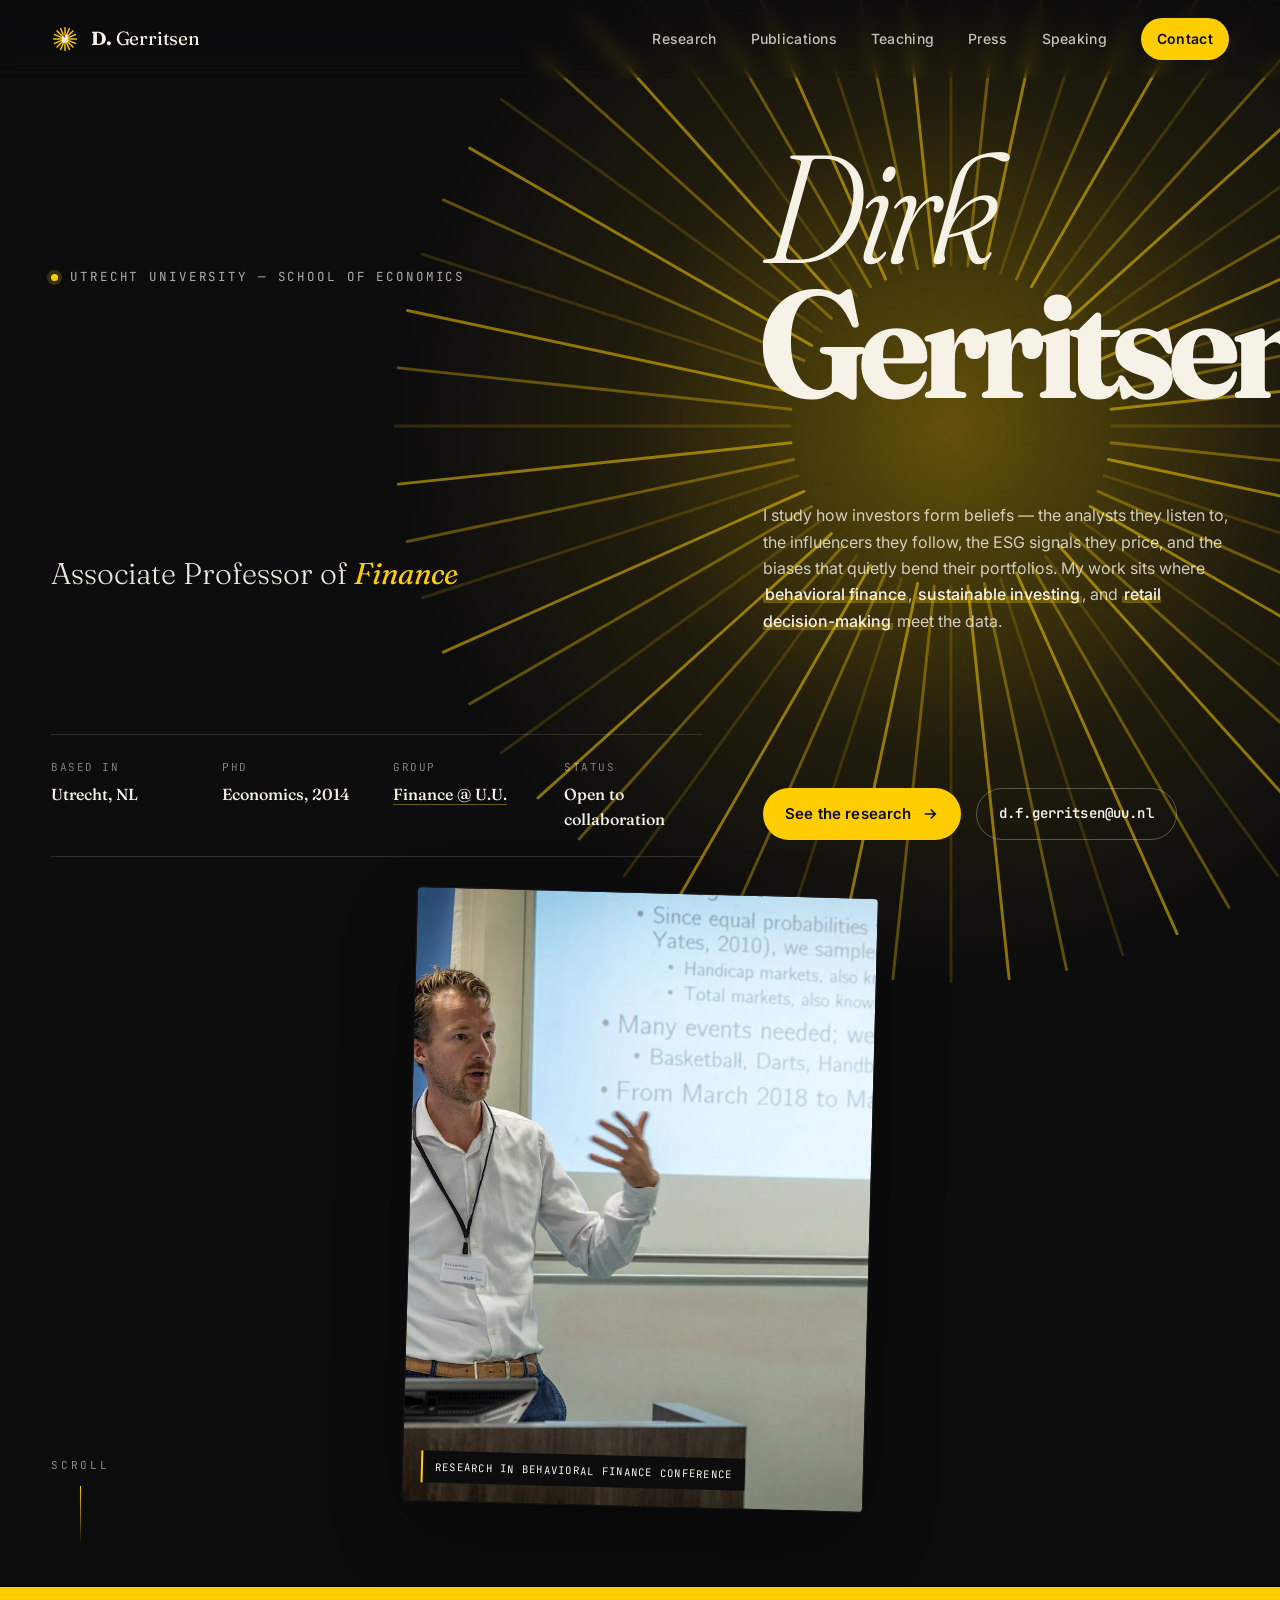
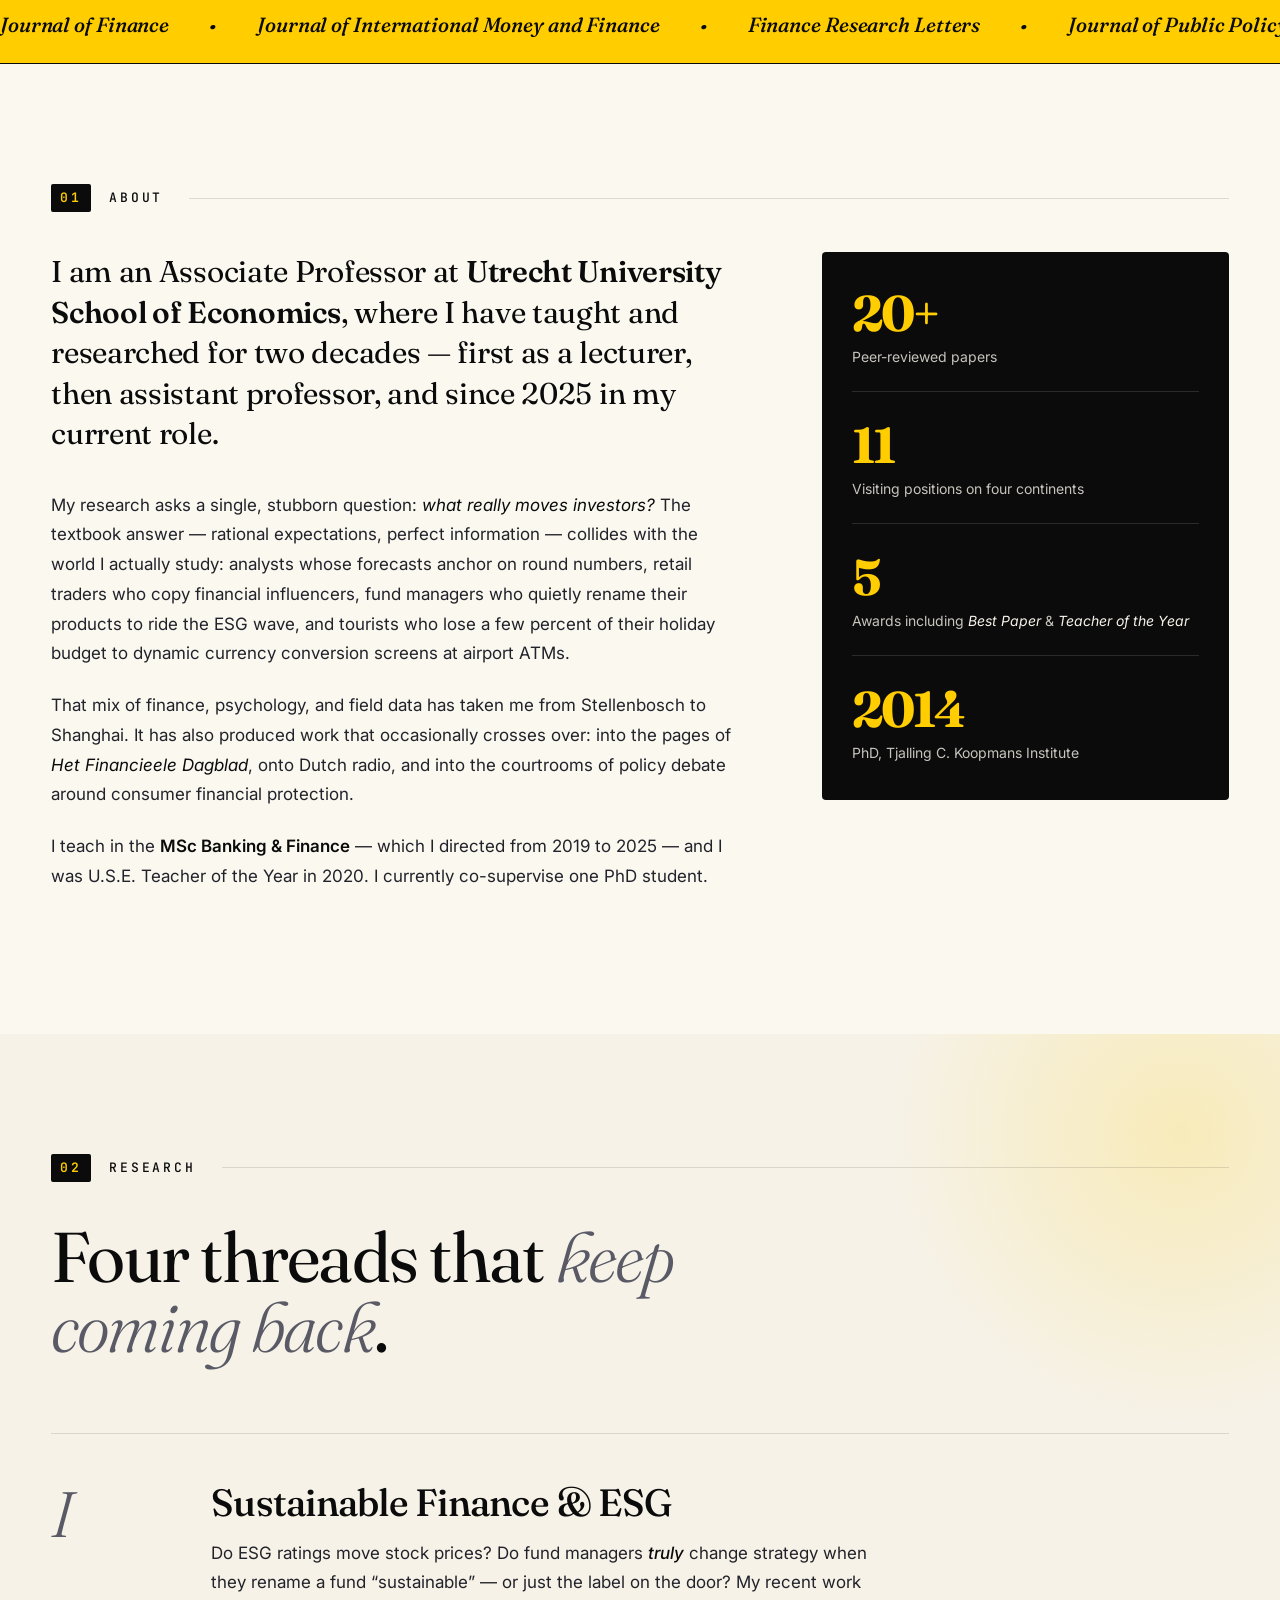
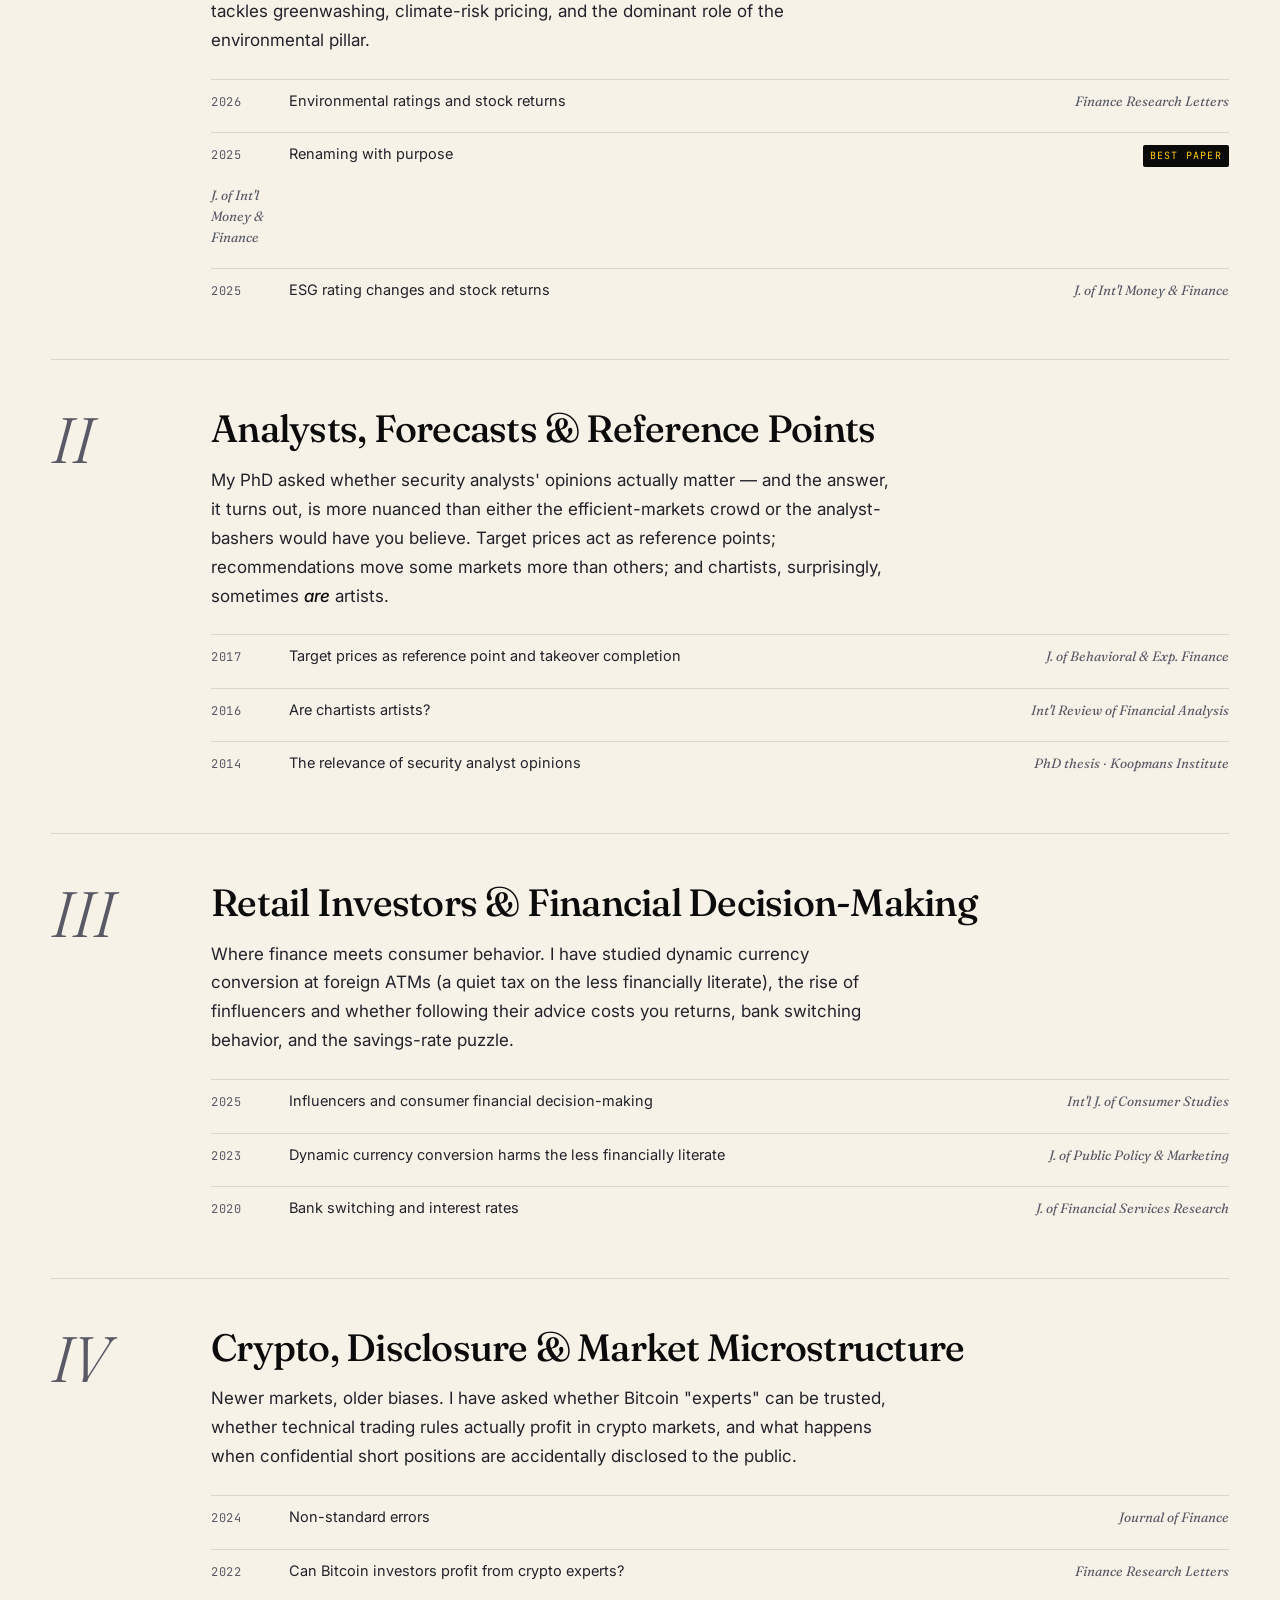
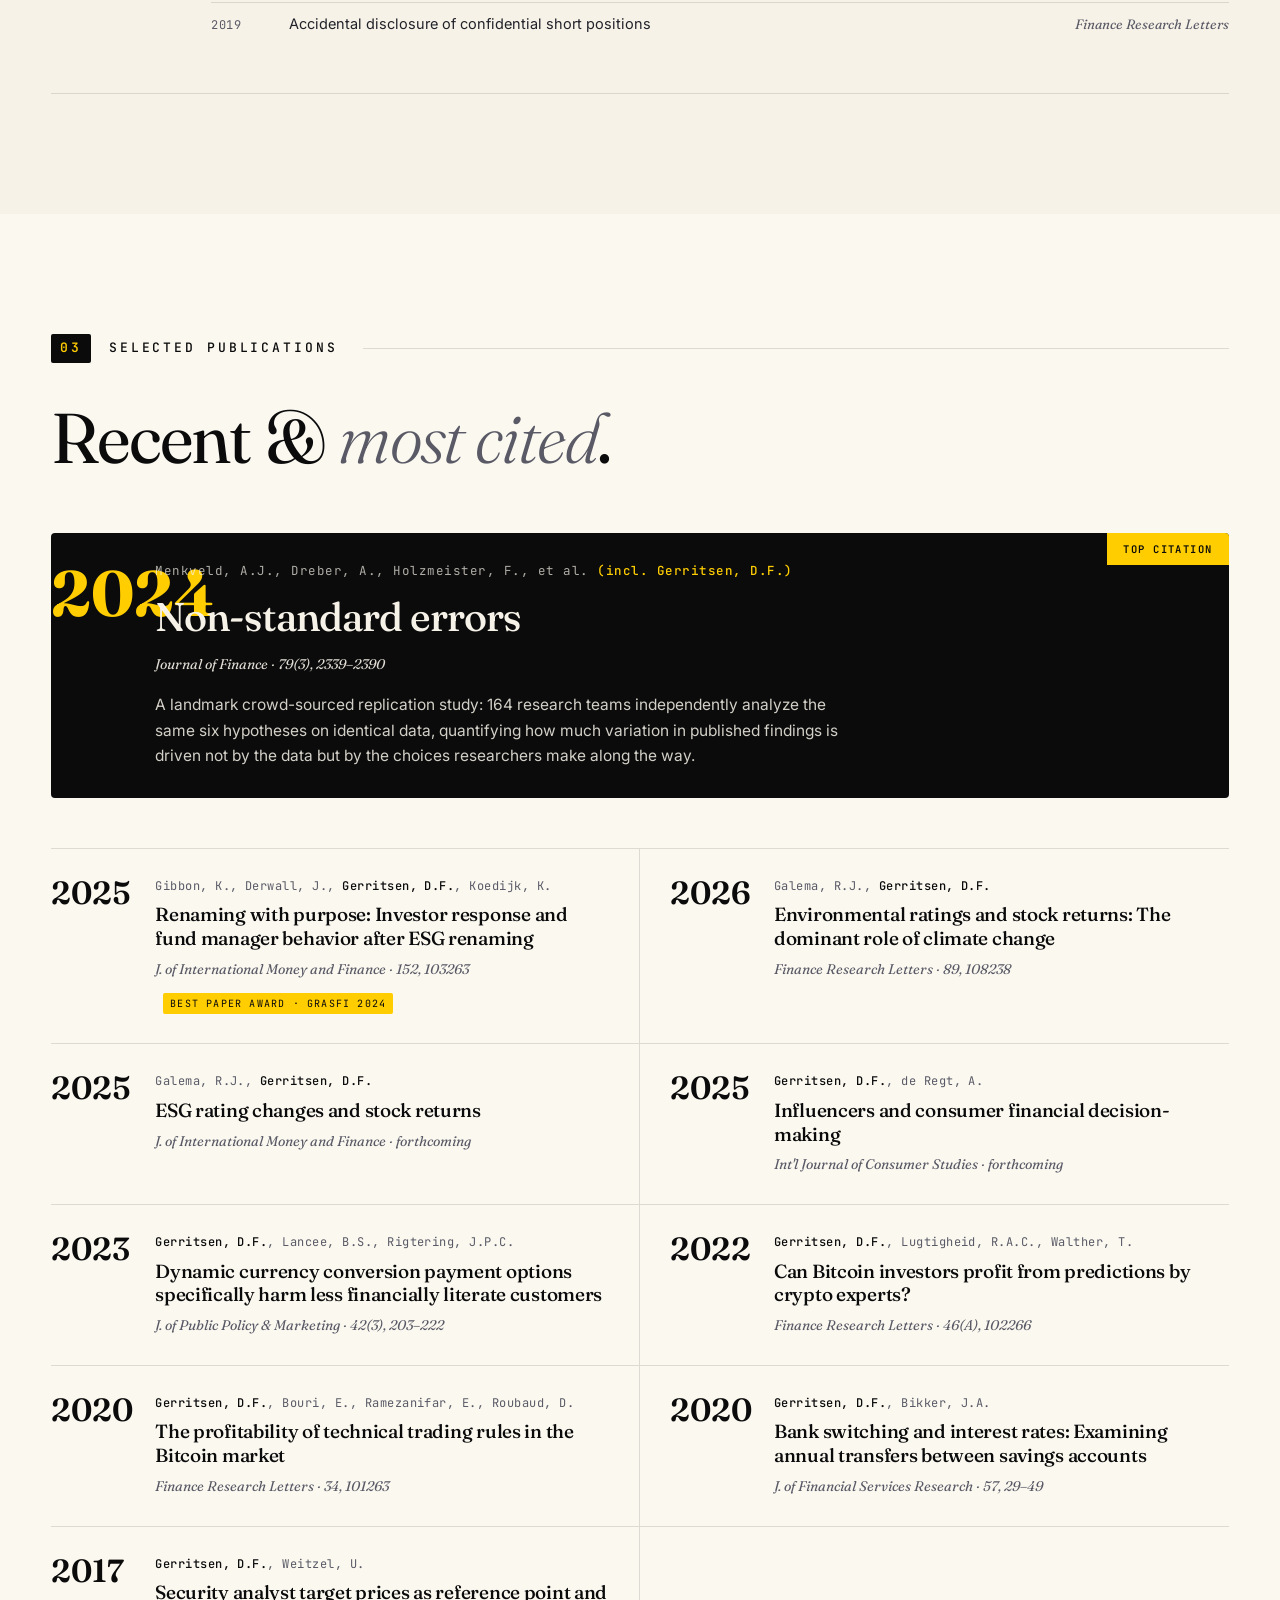
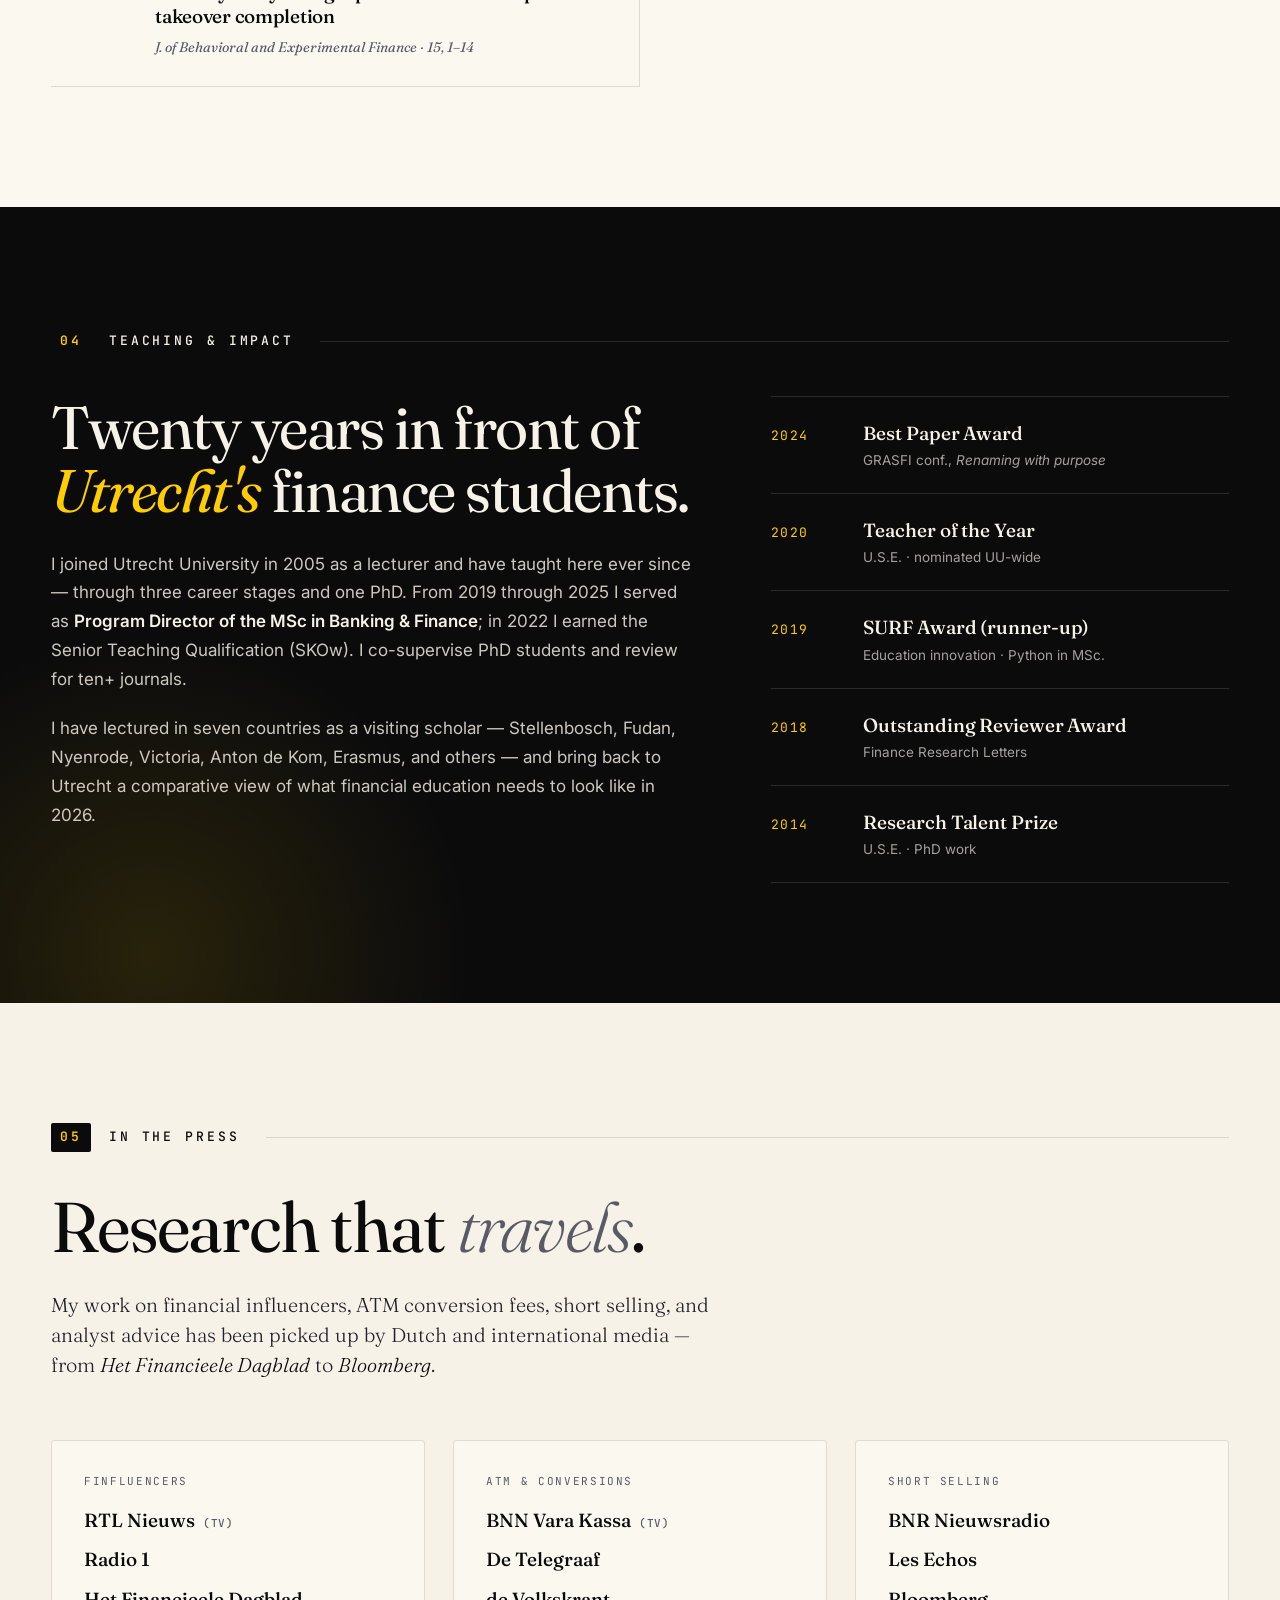
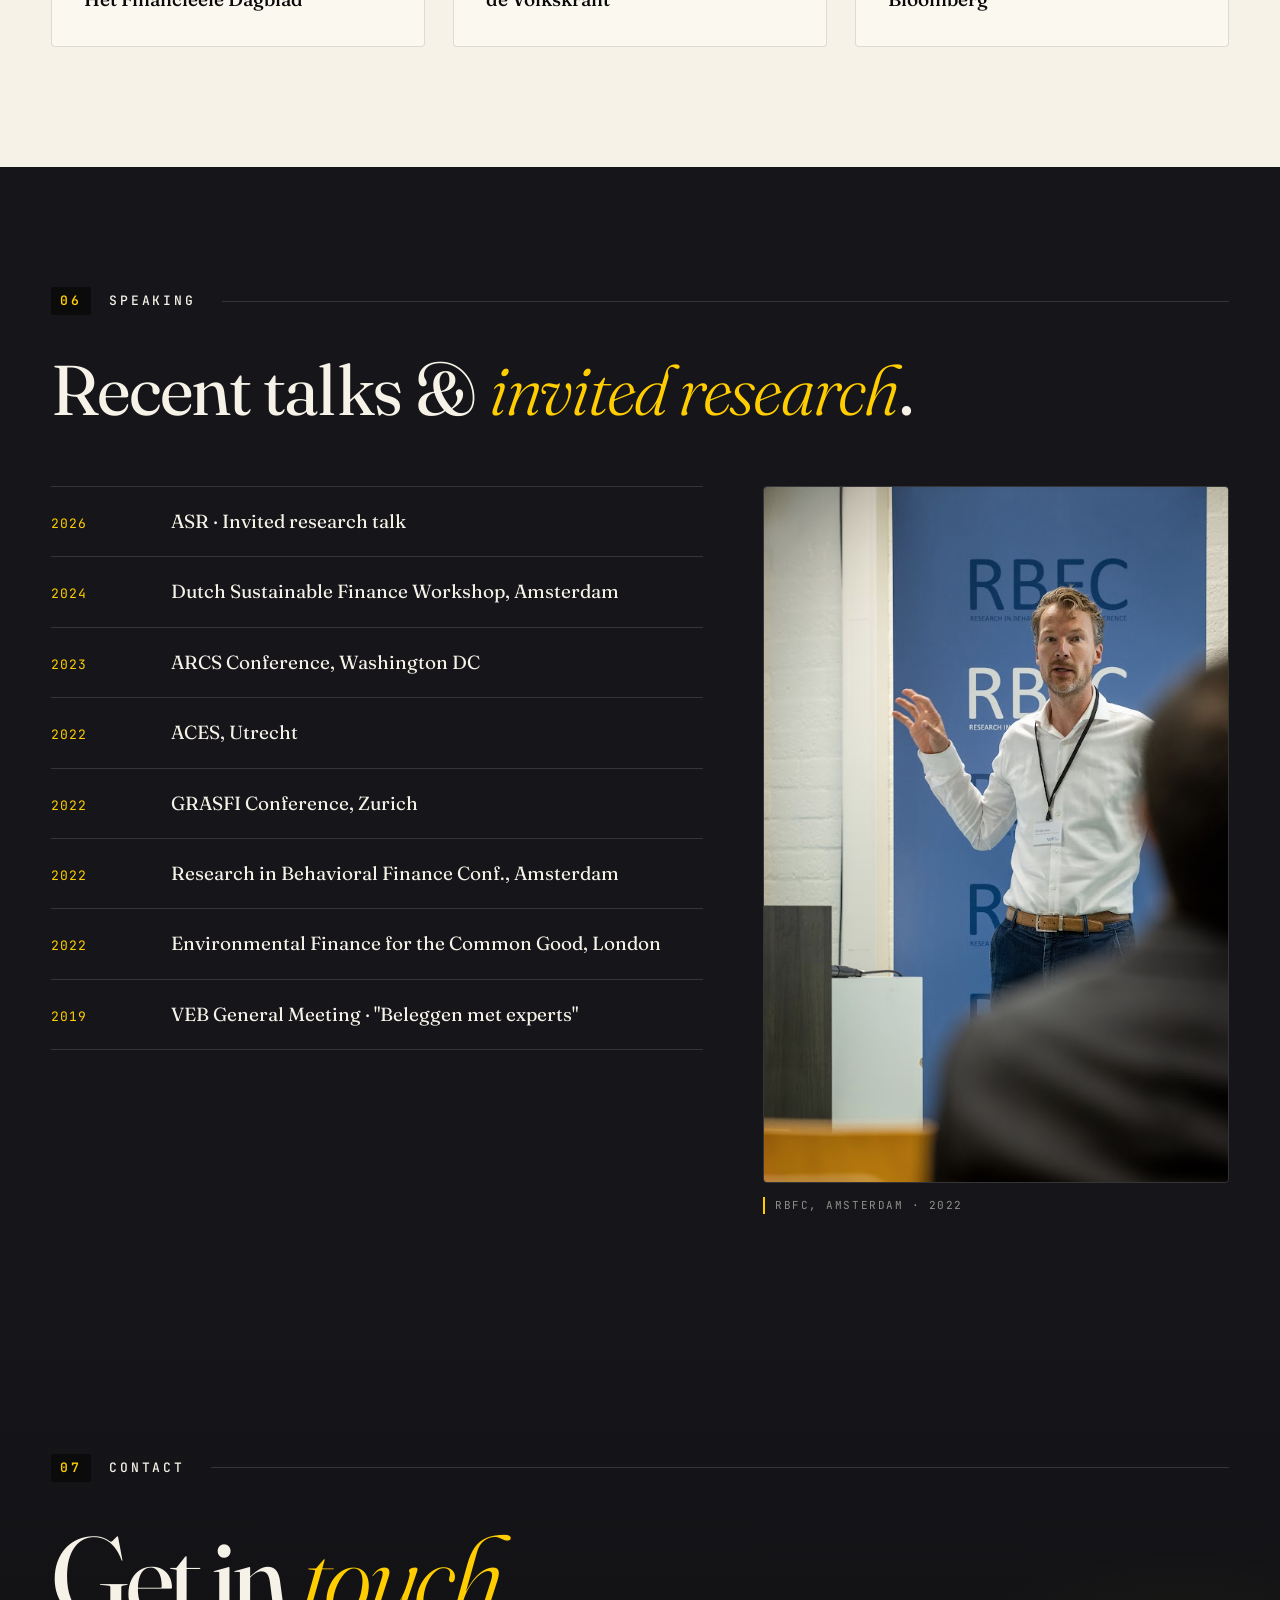
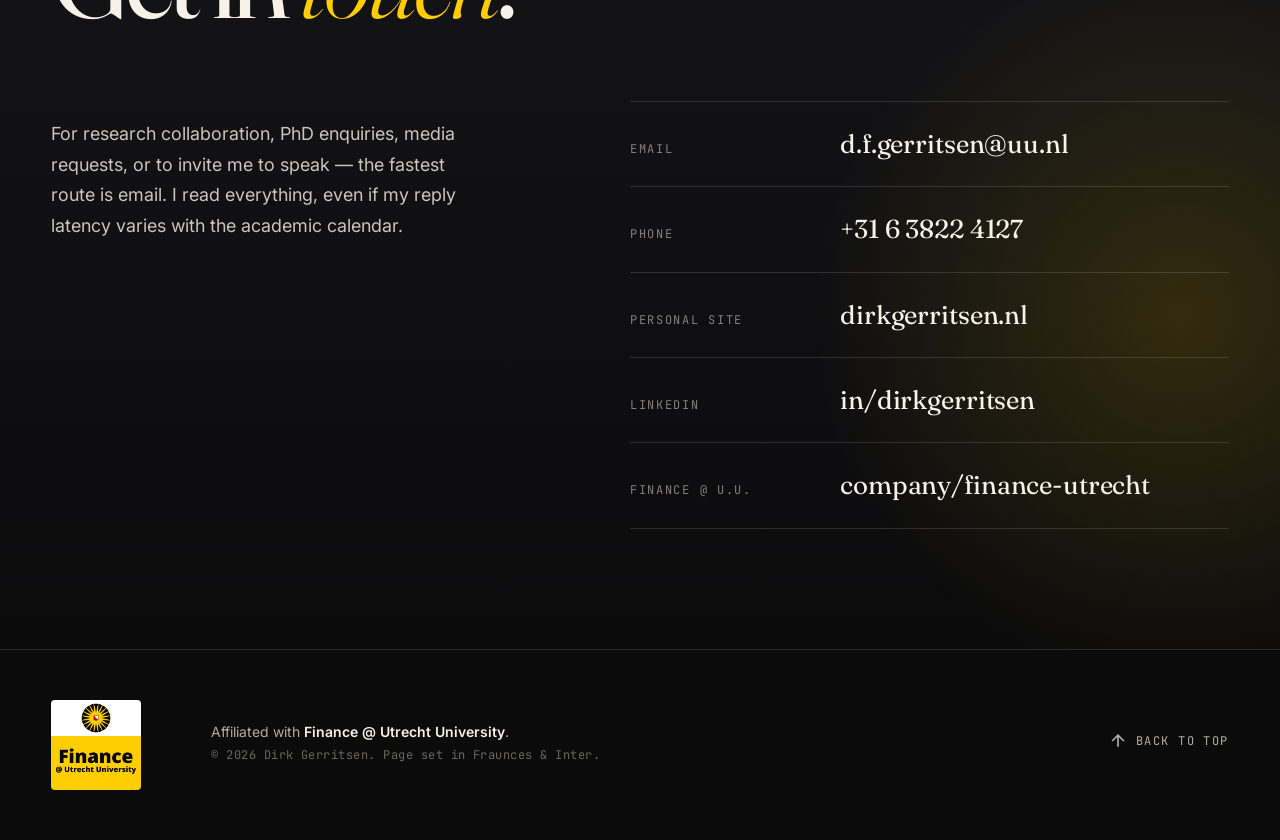
==== commit 2015c89e: "Update index.html" ====
--- a/index.html
+++ b/index.html
@@ -507,11 +507,7 @@
         </article>
       </div>
 
-      <p class="pubs__more reveal">
-        Full publication list — including books, professional publications,
-        and Dutch-language work — at
-        <a href="http://www.dirkgerritsen.nl" target="_blank" rel="noopener">dirkgerritsen.nl</a>.
-      </p>
+      
     </div>
   </section>
 
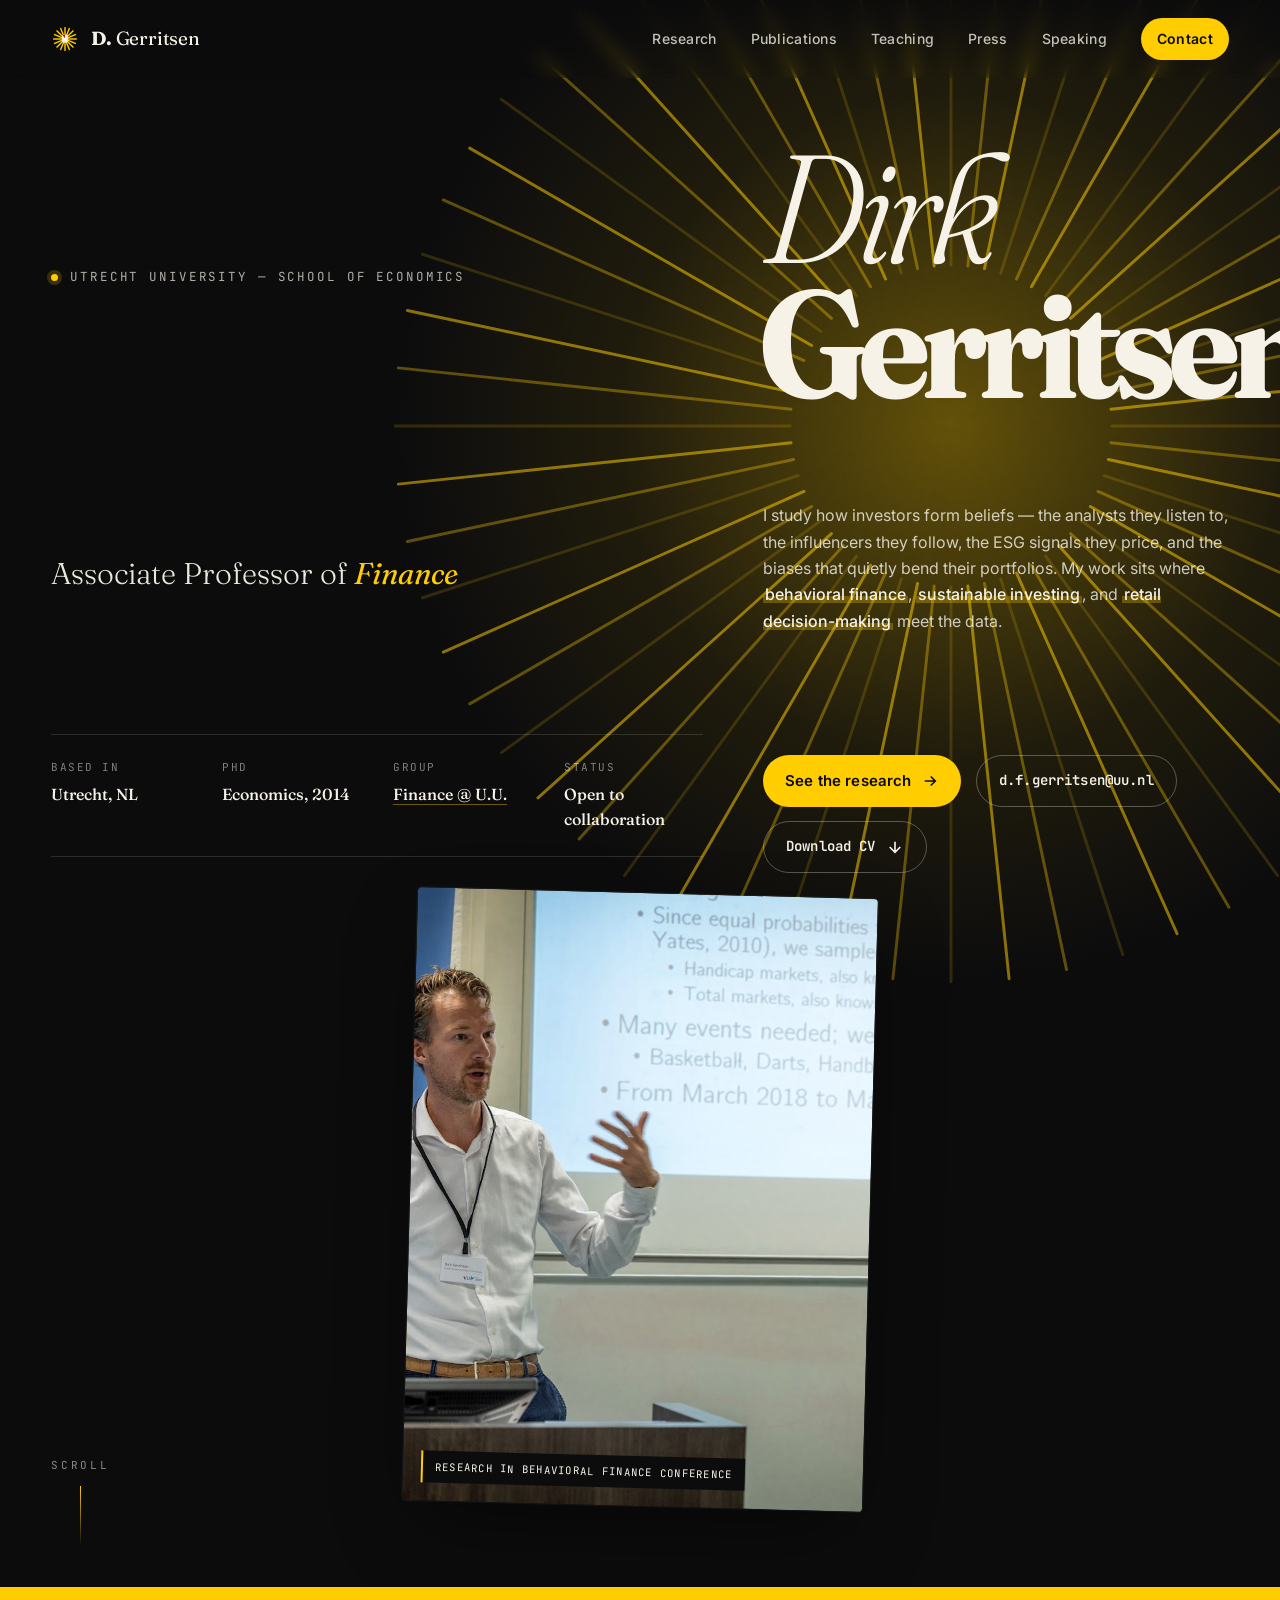
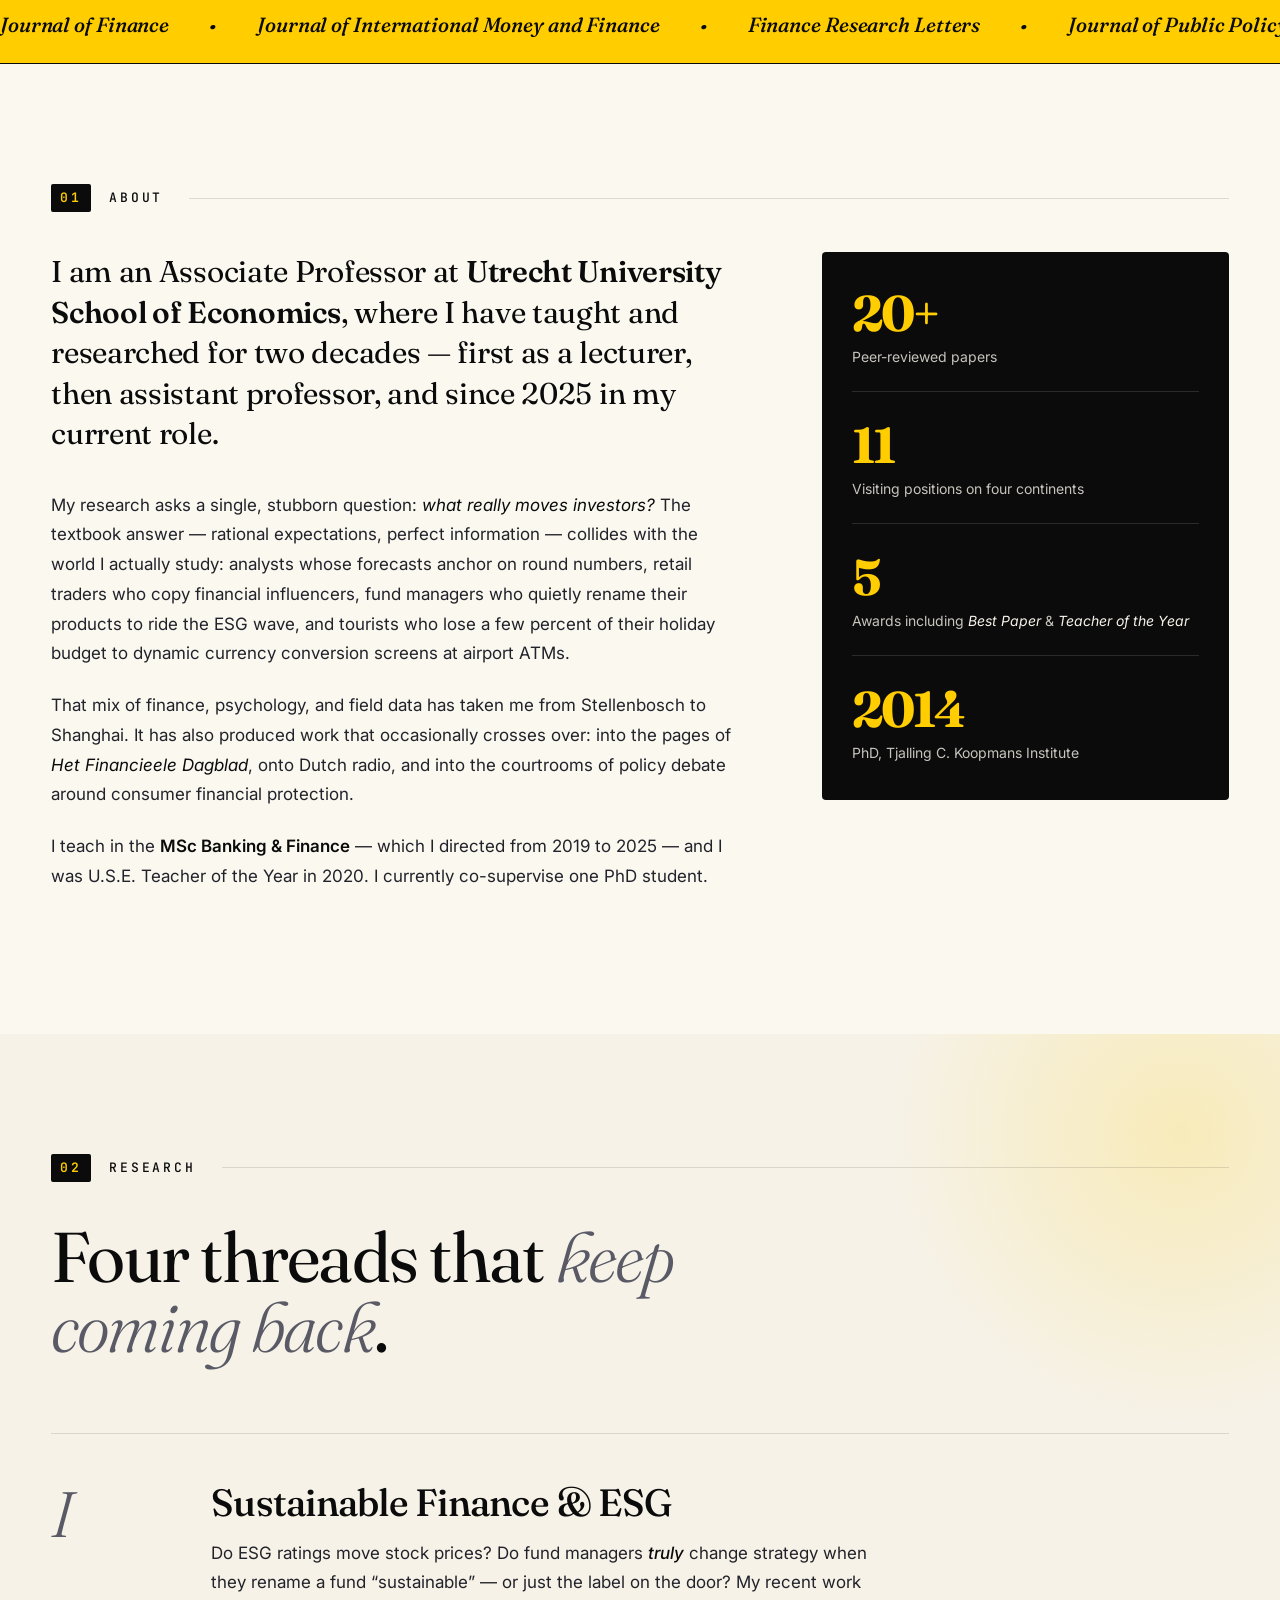
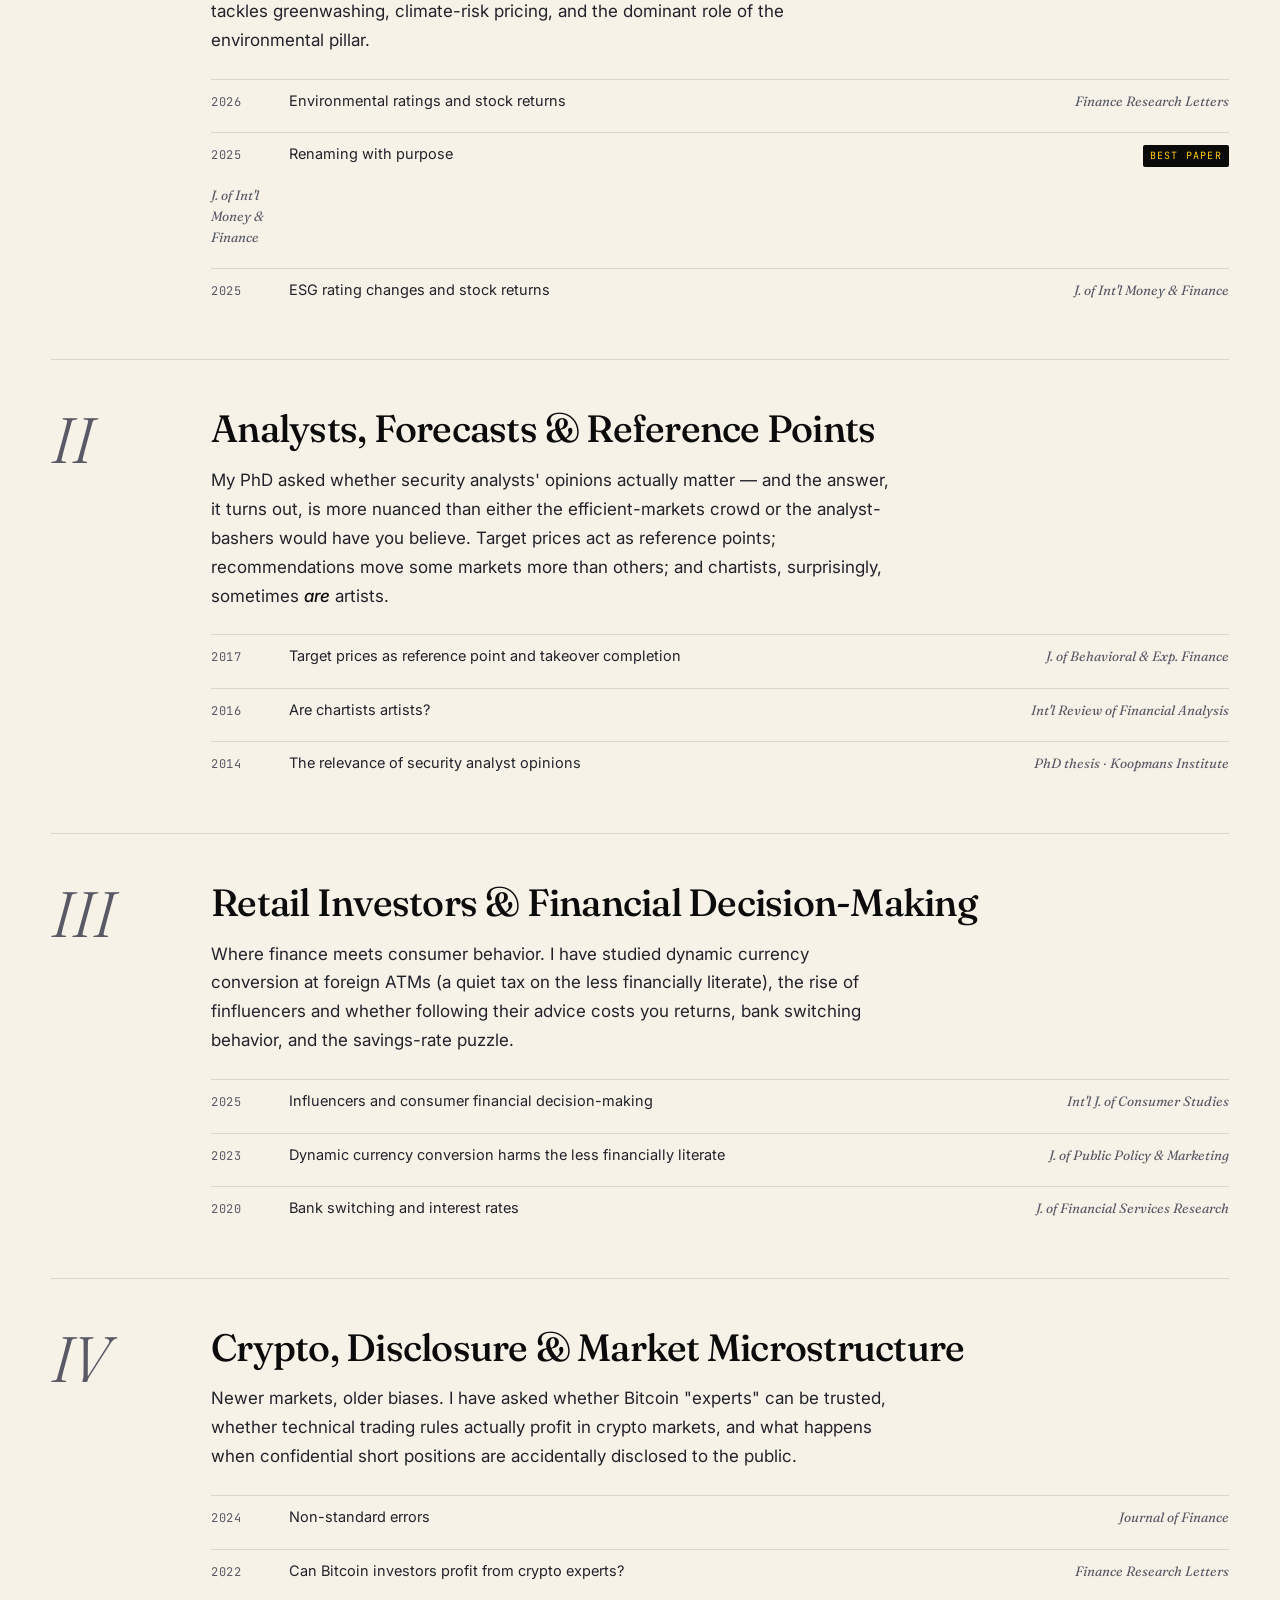
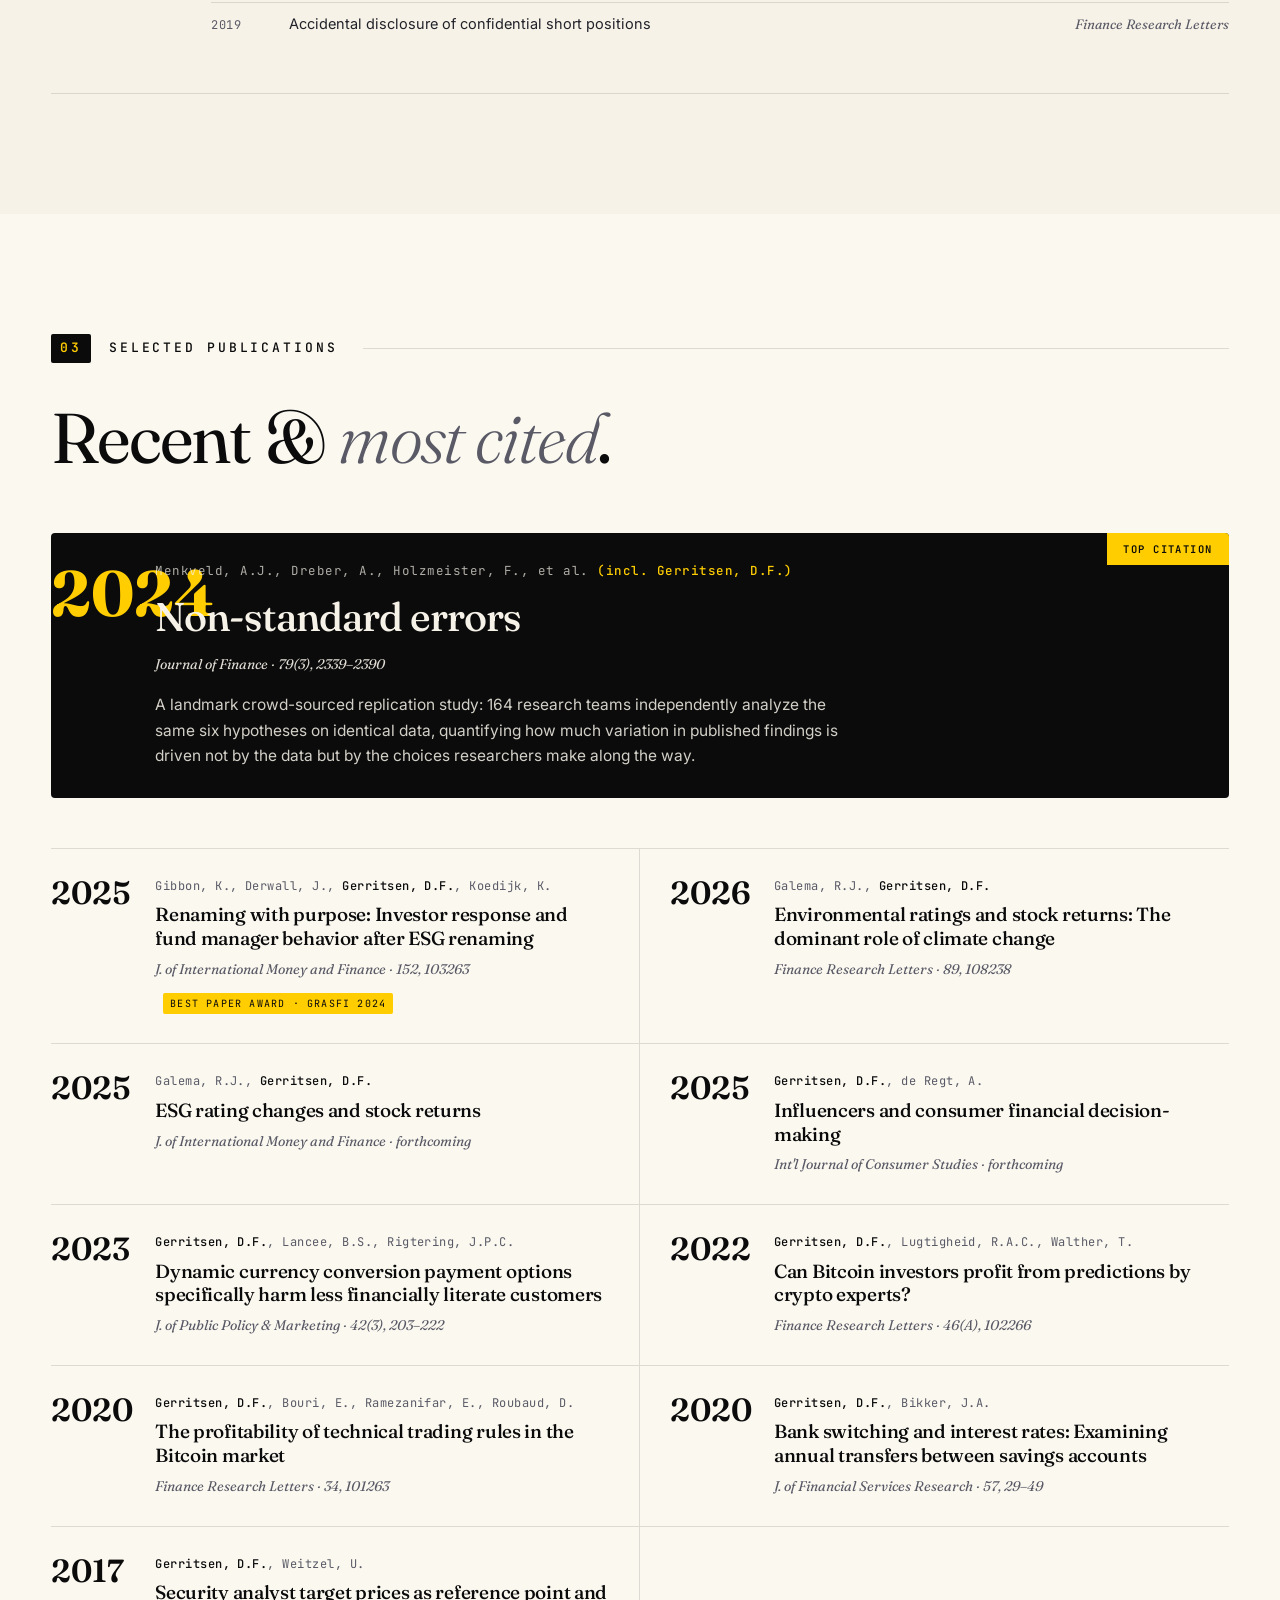
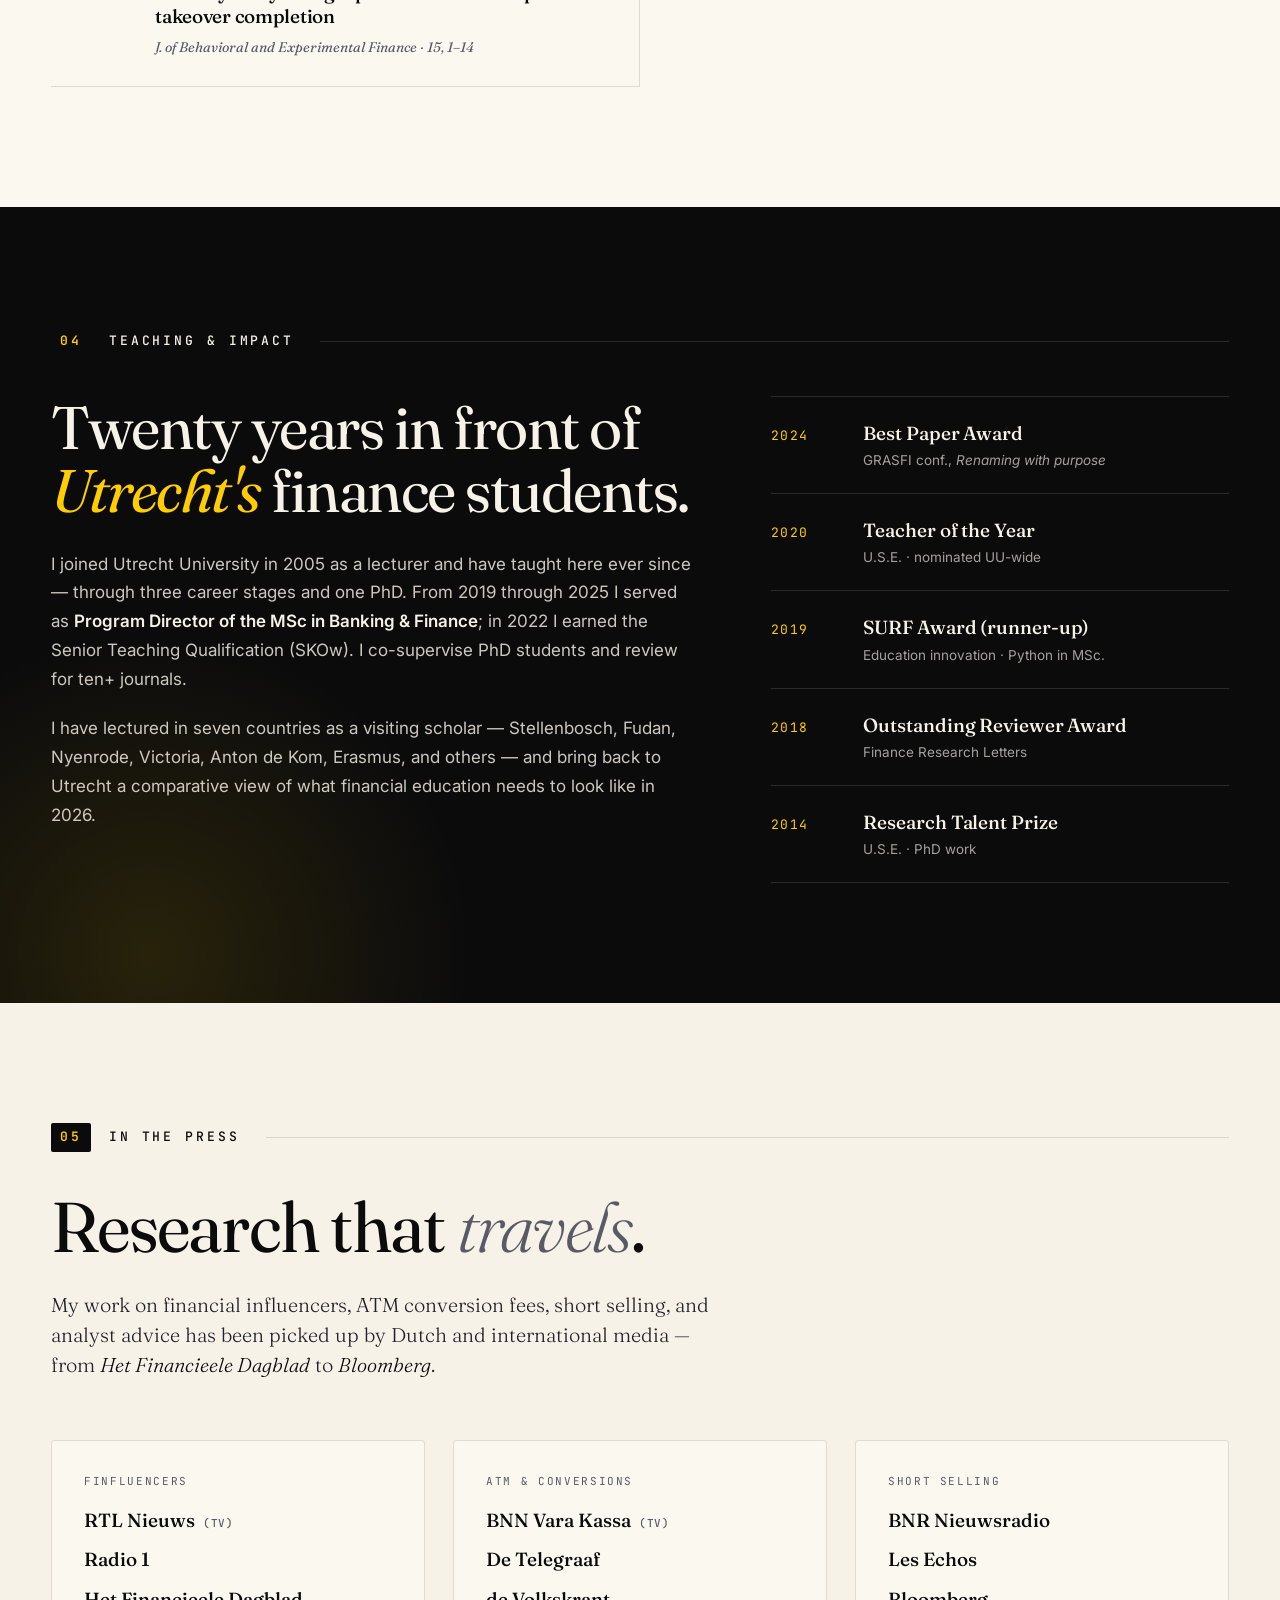
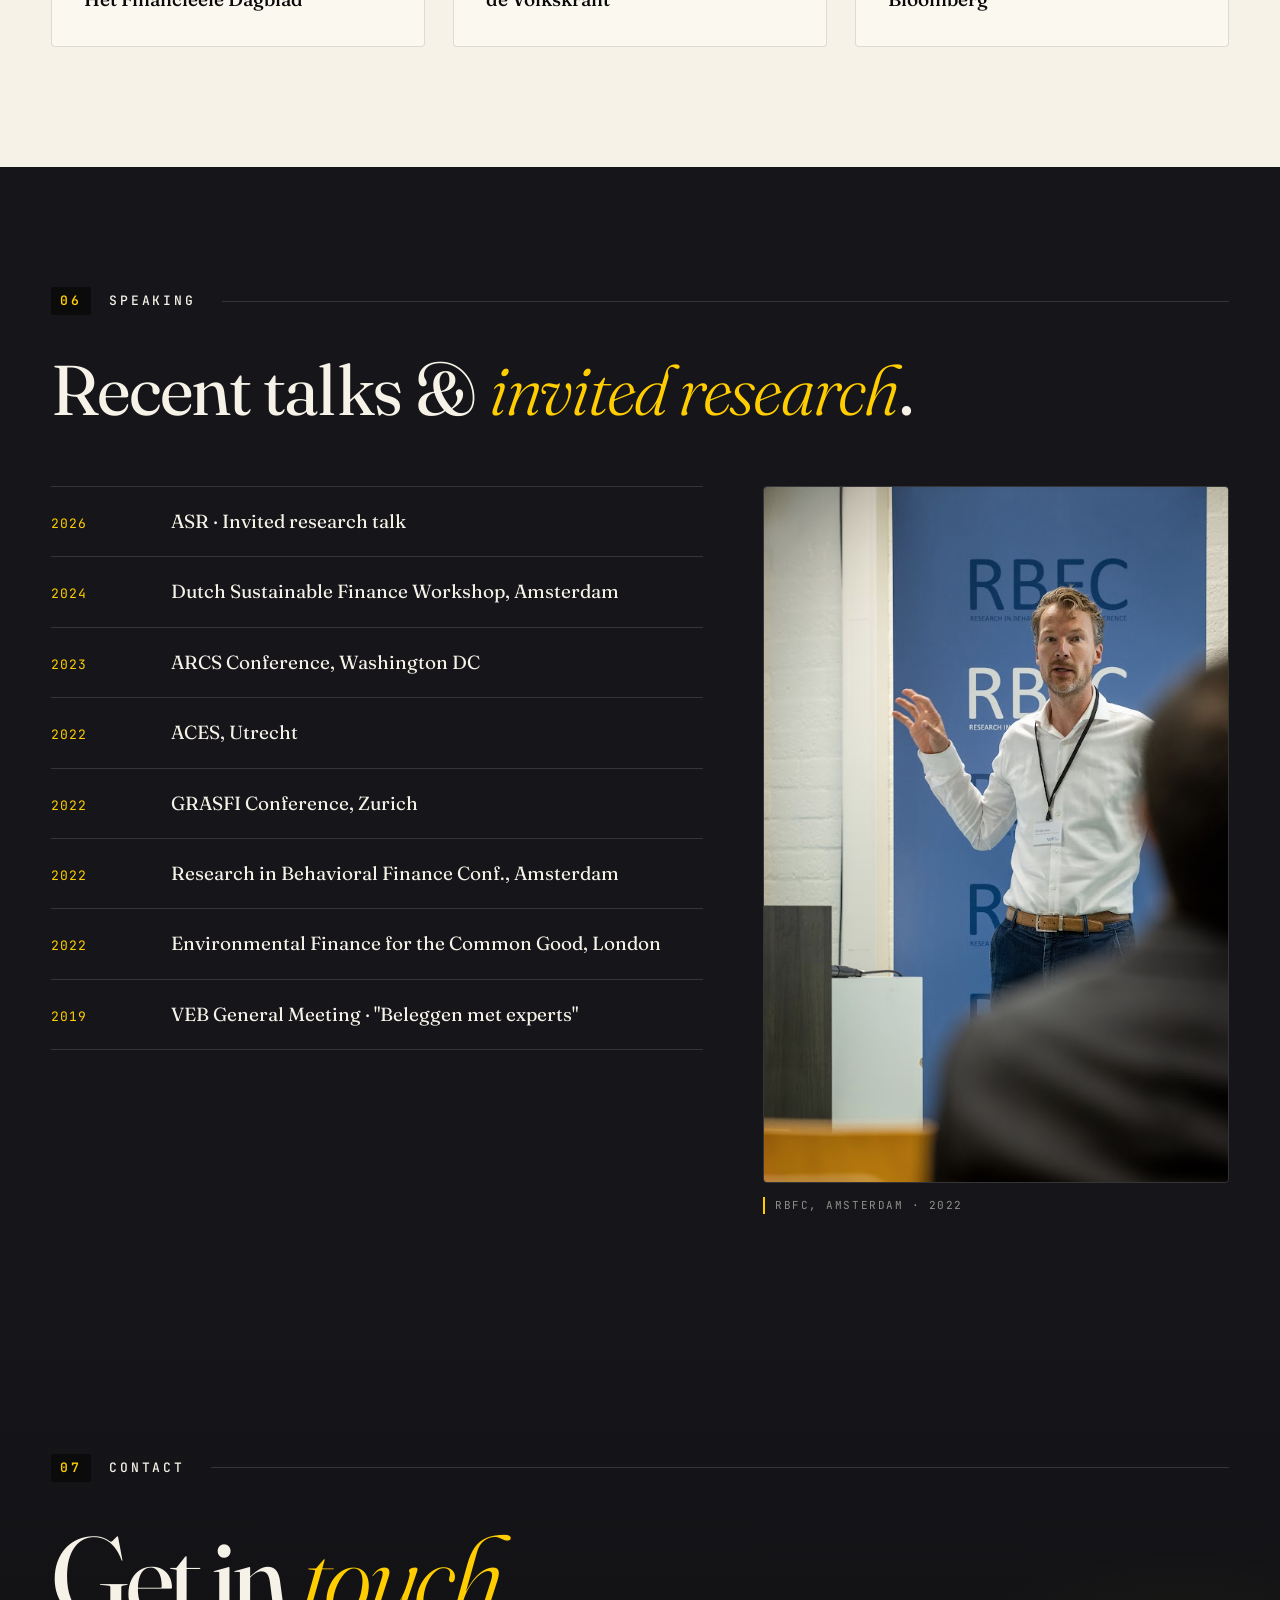
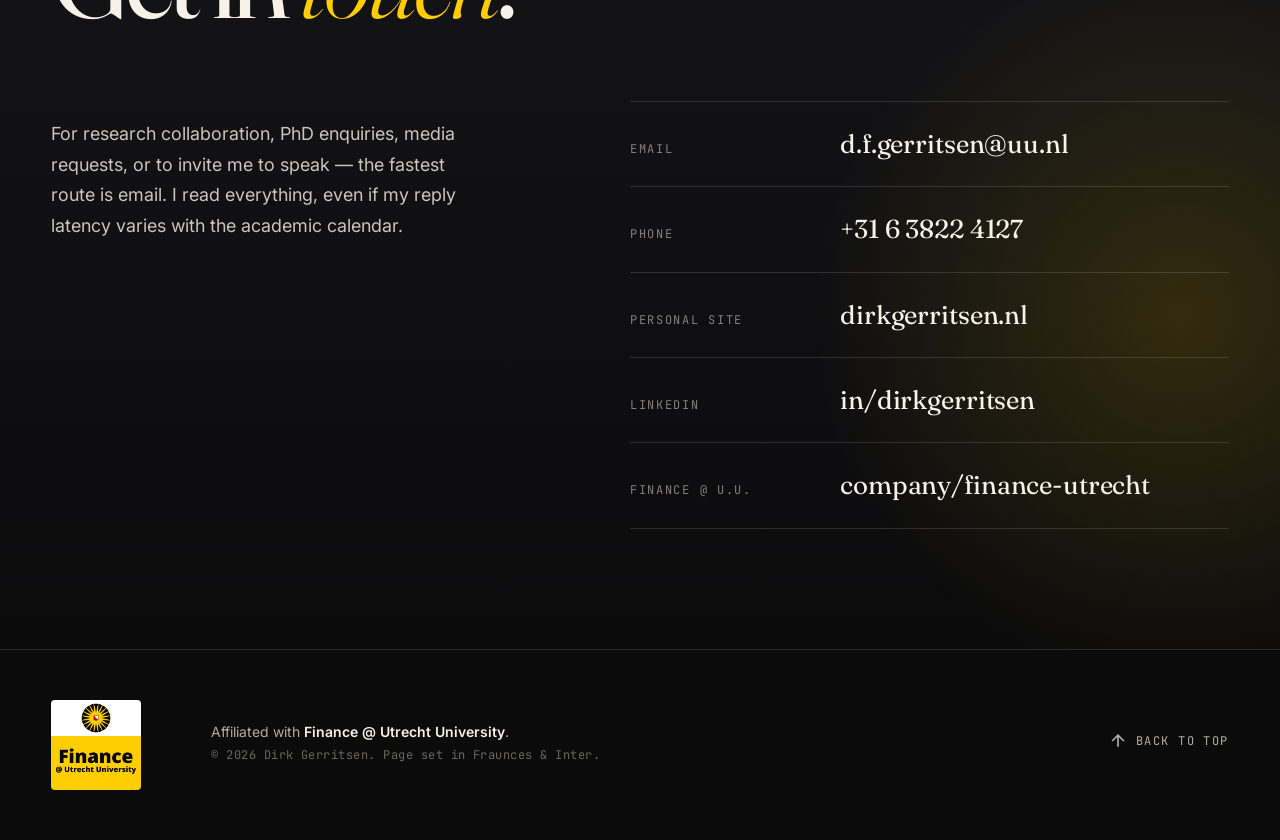
==== commit 30027434: "Add CV download link and DOI links to all publications Co-Authored-By: Claude Sonnet 4.6 <noreply@an" ====
--- a/index.html
+++ b/index.html
@@ -143,6 +143,10 @@
         <a href="mailto:d.f.gerritsen@uu.nl" class="btn btn--ghost">
           d.f.gerritsen@uu.nl
         </a>
+        <a href="Curriculum vitae.pdf" class="btn btn--ghost" download>
+          <span>Download CV</span>
+          <svg width="18" height="18" viewBox="0 0 24 24" fill="none" stroke="currentColor" stroke-width="2.2"><path d="M12 5v14M5 12l7 7 7-7"/></svg>
+        </a>
       </div>
     </div>
 
@@ -282,17 +286,17 @@
             <ul class="theme__papers">
               <li>
                 <span class="paper-year">2026</span>
-                Environmental ratings and stock returns
+                <a href="https://doi.org/10.1016/j.frl.2025.108238" target="_blank" rel="noopener">Environmental ratings and stock returns</a>
                 <span class="paper-venue">Finance Research Letters</span>
               </li>
               <li>
                 <span class="paper-year">2025</span>
-                Renaming with purpose <span class="badge">Best Paper</span>
+                <a href="https://doi.org/10.1016/j.jimonfin.2024.103263" target="_blank" rel="noopener">Renaming with purpose</a> <span class="badge">Best Paper</span>
                 <span class="paper-venue">J. of Int'l Money &amp; Finance</span>
               </li>
               <li>
                 <span class="paper-year">2025</span>
-                ESG rating changes and stock returns
+                <a href="https://doi.org/10.1016/j.jimonfin.2025.103309" target="_blank" rel="noopener">ESG rating changes and stock returns</a>
                 <span class="paper-venue">J. of Int'l Money &amp; Finance</span>
               </li>
             </ul>
@@ -314,12 +318,12 @@
             <ul class="theme__papers">
               <li>
                 <span class="paper-year">2017</span>
-                Target prices as reference point and takeover completion
+                <a href="https://doi.org/10.1016/j.jbef.2017.07.004" target="_blank" rel="noopener">Target prices as reference point and takeover completion</a>
                 <span class="paper-venue">J. of Behavioral &amp; Exp. Finance</span>
               </li>
               <li>
                 <span class="paper-year">2016</span>
-                Are chartists artists?
+                <a href="https://doi.org/10.1016/j.irfa.2016.06.008" target="_blank" rel="noopener">Are chartists artists?</a>
                 <span class="paper-venue">Int'l Review of Financial Analysis</span>
               </li>
               <li>
@@ -345,17 +349,17 @@
             <ul class="theme__papers">
               <li>
                 <span class="paper-year">2025</span>
-                Influencers and consumer financial decision-making
+                <a href="https://doi.org/10.1111/ijcs.70037" target="_blank" rel="noopener">Influencers and consumer financial decision-making</a>
                 <span class="paper-venue">Int'l J. of Consumer Studies</span>
               </li>
               <li>
                 <span class="paper-year">2023</span>
-                Dynamic currency conversion harms the less financially literate
+                <a href="https://doi.org/10.1177/07439156231157721" target="_blank" rel="noopener">Dynamic currency conversion harms the less financially literate</a>
                 <span class="paper-venue">J. of Public Policy &amp; Marketing</span>
               </li>
               <li>
                 <span class="paper-year">2020</span>
-                Bank switching and interest rates
+                <a href="https://doi.org/10.1007/s10693-018-0305-x" target="_blank" rel="noopener">Bank switching and interest rates</a>
                 <span class="paper-venue">J. of Financial Services Research</span>
               </li>
             </ul>
@@ -376,17 +380,17 @@
             <ul class="theme__papers">
               <li>
                 <span class="paper-year">2024</span>
-                Non-standard errors
+                <a href="https://doi.org/10.1111/jofi.13337" target="_blank" rel="noopener">Non-standard errors</a>
                 <span class="paper-venue">Journal of Finance</span>
               </li>
               <li>
                 <span class="paper-year">2022</span>
-                Can Bitcoin investors profit from crypto experts?
+                <a href="https://doi.org/10.1016/j.frl.2021.102266" target="_blank" rel="noopener">Can Bitcoin investors profit from crypto experts?</a>
                 <span class="paper-venue">Finance Research Letters</span>
               </li>
               <li>
                 <span class="paper-year">2019</span>
-                Accidental disclosure of confidential short positions
+                <a href="https://doi.org/10.1016/j.frl.2018.04.004" target="_blank" rel="noopener">Accidental disclosure of confidential short positions</a>
                 <span class="paper-venue">Finance Research Letters</span>
               </li>
             </ul>
@@ -412,7 +416,7 @@
         <div class="pub__year">2024</div>
         <div class="pub__body">
           <div class="pub__authors">Menkveld, A.J., Dreber, A., Holzmeister, F., et al. <strong>(incl. Gerritsen, D.F.)</strong></div>
-          <h3 class="pub__title">Non-standard errors</h3>
+          <h3 class="pub__title"><a href="https://doi.org/10.1111/jofi.13337" target="_blank" rel="noopener">Non-standard errors</a></h3>
           <div class="pub__venue"><em>Journal of Finance</em> · 79(3), 2339–2390</div>
           <p class="pub__note">
             A landmark crowd-sourced replication study: 164 research teams
@@ -428,7 +432,7 @@
           <div class="pub__year">2025</div>
           <div class="pub__body">
             <div class="pub__authors">Gibbon, K., Derwall, J., <strong>Gerritsen, D.F.</strong>, Koedijk, K.</div>
-            <h3 class="pub__title">Renaming with purpose: Investor response and fund manager behavior after ESG renaming</h3>
+            <h3 class="pub__title"><a href="https://doi.org/10.1016/j.jimonfin.2024.103263" target="_blank" rel="noopener">Renaming with purpose: Investor response and fund manager behavior after ESG renaming</a></h3>
             <div class="pub__venue"><em>J. of International Money and Finance</em> · 152, 103263</div>
             <div class="pub__tag"><span class="badge badge--gold">Best Paper Award · GRASFI 2024</span></div>
           </div>
@@ -438,7 +442,7 @@
           <div class="pub__year">2026</div>
           <div class="pub__body">
             <div class="pub__authors">Galema, R.J., <strong>Gerritsen, D.F.</strong></div>
-            <h3 class="pub__title">Environmental ratings and stock returns: The dominant role of climate change</h3>
+            <h3 class="pub__title"><a href="https://doi.org/10.1016/j.frl.2025.108238" target="_blank" rel="noopener">Environmental ratings and stock returns: The dominant role of climate change</a></h3>
             <div class="pub__venue"><em>Finance Research Letters</em> · 89, 108238</div>
           </div>
         </article>
@@ -447,7 +451,7 @@
           <div class="pub__year">2025</div>
           <div class="pub__body">
             <div class="pub__authors">Galema, R.J., <strong>Gerritsen, D.F.</strong></div>
-            <h3 class="pub__title">ESG rating changes and stock returns</h3>
+            <h3 class="pub__title"><a href="https://doi.org/10.1016/j.jimonfin.2025.103309" target="_blank" rel="noopener">ESG rating changes and stock returns</a></h3>
             <div class="pub__venue"><em>J. of International Money and Finance</em> · forthcoming</div>
           </div>
         </article>
@@ -456,7 +460,7 @@
           <div class="pub__year">2025</div>
           <div class="pub__body">
             <div class="pub__authors"><strong>Gerritsen, D.F.</strong>, de Regt, A.</div>
-            <h3 class="pub__title">Influencers and consumer financial decision-making</h3>
+            <h3 class="pub__title"><a href="https://doi.org/10.1111/ijcs.70037" target="_blank" rel="noopener">Influencers and consumer financial decision-making</a></h3>
             <div class="pub__venue"><em>Int'l Journal of Consumer Studies</em> · forthcoming</div>
           </div>
         </article>
@@ -465,7 +469,7 @@
           <div class="pub__year">2023</div>
           <div class="pub__body">
             <div class="pub__authors"><strong>Gerritsen, D.F.</strong>, Lancee, B.S., Rigtering, J.P.C.</div>
-            <h3 class="pub__title">Dynamic currency conversion payment options specifically harm less financially literate customers</h3>
+            <h3 class="pub__title"><a href="https://doi.org/10.1177/07439156231157721" target="_blank" rel="noopener">Dynamic currency conversion payment options specifically harm less financially literate customers</a></h3>
             <div class="pub__venue"><em>J. of Public Policy &amp; Marketing</em> · 42(3), 203–222</div>
           </div>
         </article>
@@ -474,7 +478,7 @@
           <div class="pub__year">2022</div>
           <div class="pub__body">
             <div class="pub__authors"><strong>Gerritsen, D.F.</strong>, Lugtigheid, R.A.C., Walther, T.</div>
-            <h3 class="pub__title">Can Bitcoin investors profit from predictions by crypto experts?</h3>
+            <h3 class="pub__title"><a href="https://doi.org/10.1016/j.frl.2021.102266" target="_blank" rel="noopener">Can Bitcoin investors profit from predictions by crypto experts?</a></h3>
             <div class="pub__venue"><em>Finance Research Letters</em> · 46(A), 102266</div>
           </div>
         </article>
@@ -483,7 +487,7 @@
           <div class="pub__year">2020</div>
           <div class="pub__body">
             <div class="pub__authors"><strong>Gerritsen, D.F.</strong>, Bouri, E., Ramezanifar, E., Roubaud, D.</div>
-            <h3 class="pub__title">The profitability of technical trading rules in the Bitcoin market</h3>
+            <h3 class="pub__title"><a href="https://doi.org/10.1016/j.frl.2019.08.011" target="_blank" rel="noopener">The profitability of technical trading rules in the Bitcoin market</a></h3>
             <div class="pub__venue"><em>Finance Research Letters</em> · 34, 101263</div>
           </div>
         </article>
@@ -492,7 +496,7 @@
           <div class="pub__year">2020</div>
           <div class="pub__body">
             <div class="pub__authors"><strong>Gerritsen, D.F.</strong>, Bikker, J.A.</div>
-            <h3 class="pub__title">Bank switching and interest rates: Examining annual transfers between savings accounts</h3>
+            <h3 class="pub__title"><a href="https://doi.org/10.1007/s10693-018-0305-x" target="_blank" rel="noopener">Bank switching and interest rates: Examining annual transfers between savings accounts</a></h3>
             <div class="pub__venue"><em>J. of Financial Services Research</em> · 57, 29–49</div>
           </div>
         </article>
@@ -501,7 +505,7 @@
           <div class="pub__year">2017</div>
           <div class="pub__body">
             <div class="pub__authors"><strong>Gerritsen, D.F.</strong>, Weitzel, U.</div>
-            <h3 class="pub__title">Security analyst target prices as reference point and takeover completion</h3>
+            <h3 class="pub__title"><a href="https://doi.org/10.1016/j.jbef.2017.07.004" target="_blank" rel="noopener">Security analyst target prices as reference point and takeover completion</a></h3>
             <div class="pub__venue"><em>J. of Behavioral and Experimental Finance</em> · 15, 1–14</div>
           </div>
         </article>
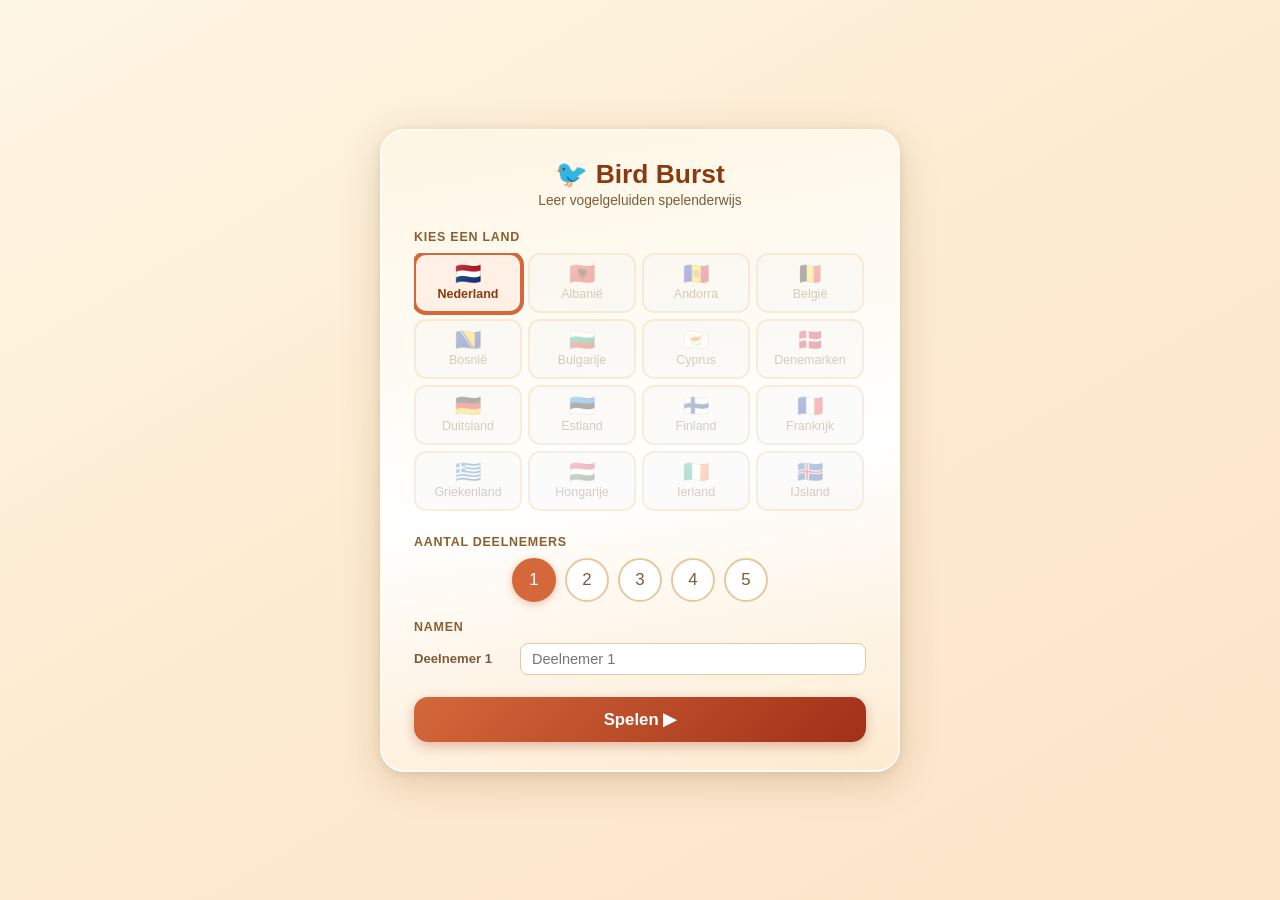
==== commit b992f010: "Add index.html for GitHub Pages" ====
--- a/index.html
+++ b/index.html
@@ -1,737 +1,1323 @@
-<!doctype html>
-<html lang="en">
+<!DOCTYPE html>
+<html lang="nl">
 <head>
-  <meta charset="utf-8" />
-  <meta name="viewport" content="width=device-width, initial-scale=1" />
-  <title>Dirk Gerritsen — Associate Professor of Finance, Utrecht University</title>
-  <meta name="description" content="Dirk Gerritsen is Associate Professor of Finance at Utrecht University. He studies behavioral finance, sustainable investing, security analysts, and the financial decisions of retail investors." />
-  <meta name="author" content="Dirk Gerritsen" />
-
-  <meta property="og:title" content="Dirk Gerritsen — Associate Professor of Finance, Utrecht University" />
-  <meta property="og:description" content="Behavioral finance, sustainable investing, and the economics of financial advice." />
-  <meta property="og:type" content="website" />
-
-  <link rel="icon" type="image/svg+xml" href="data:image/svg+xml;utf8,%3Csvg xmlns='http://www.w3.org/2000/svg' viewBox='0 0 64 64'%3E%3Crect width='64' height='64' fill='%23FFCD00'/%3E%3Ctext x='32' y='44' font-family='Georgia,serif' font-size='40' font-weight='700' text-anchor='middle' fill='%23000'%3EG%3C/text%3E%3C/svg%3E" />
-
-  <link rel="preconnect" href="https://fonts.googleapis.com" />
-  <link rel="preconnect" href="https://fonts.gstatic.com" crossorigin />
-  <link href="https://fonts.googleapis.com/css2?family=Fraunces:ital,opsz,wght@0,9..144,300..900;1,9..144,300..900&family=Inter:wght@300;400;500;600;700&family=JetBrains+Mono:wght@400;500&display=swap" rel="stylesheet" />
-
-  <link rel="stylesheet" href="css/styles.css" />
+  <meta charset="UTF-8">
+  <meta name="viewport" content="width=device-width, initial-scale=1.0, viewport-fit=cover">
+  <title>Bird Burst</title>
+
+  <!-- PWA -->
+  <link rel="manifest" href="manifest.json">
+  <meta name="theme-color" content="#d4683a">
+  <meta name="apple-mobile-web-app-capable" content="yes">
+  <meta name="apple-mobile-web-app-status-bar-style" content="black-translucent">
+  <meta name="apple-mobile-web-app-title" content="Bird Burst">
+  <!-- Icons (maak aan: icons/icon-192.png en icons/icon-512.png) -->
+  <link rel="apple-touch-icon" href="icons/icon-192.png">
+  <style>
+    /* ── reset ──────────────────────────────────────────────── */
+    *, *::before, *::after { box-sizing: border-box; margin: 0; padding: 0; }
+
+    html, body {
+      width: 100%; height: 100%;
+      overflow: hidden;
+      font-family: 'Segoe UI', Tahoma, Geneva, Verdana, sans-serif;
+      background: linear-gradient(150deg, #fef6e4 0%, #fdebd0 50%, #fce4c8 100%);
+      padding-top:    env(safe-area-inset-top);
+      padding-bottom: env(safe-area-inset-bottom);
+      padding-left:   env(safe-area-inset-left);
+      padding-right:  env(safe-area-inset-right);
+    }
+
+    /* ── screens ─────────────────────────────────────────────── */
+    .screen {
+      position: absolute; inset: 0;
+      display: flex; align-items: center; justify-content: center;
+      transition: opacity .22s;
+    }
+    .screen.hidden { opacity: 0; pointer-events: none; }
+
+    /* ══════════════════════════════════════════════════════════
+       SETUP SCREEN
+    ══════════════════════════════════════════════════════════ */
+    .setup-box {
+      background: linear-gradient(170deg, #fef6e4 0%, #ffffff 55%, #fdebd0 100%);
+      border-radius: 24px;
+      padding: 28px 32px;
+      box-shadow: 0 10px 40px rgba(120,70,20,.2), 0 2px 8px rgba(0,0,0,.08);
+      width: min(520px, 94vw);
+      max-height: 92vh;
+      overflow-y: auto;
+      scrollbar-width: thin;
+      border: 2px solid rgba(255,255,255,.6);
+    }
+
+    .setup-title {
+      color: #8a3a10; font-size: 1.65em;
+      text-align: center; margin-bottom: 3px;
+    }
+    .setup-subtitle {
+      color: #7a5c3a; text-align: center;
+      font-size: 0.86em; margin-bottom: 22px;
+    }
+
+    .section-label {
+      font-size: 0.78em; font-weight: 700; color: #8a6030;
+      text-transform: uppercase; letter-spacing: .06em;
+      margin-bottom: 9px;
+    }
+
+    /* ── country grid ── */
+    .country-grid {
+      display: grid;
+      grid-template-columns: repeat(auto-fill, minmax(88px, 1fr));
+      gap: 6px;
+      margin-bottom: 22px;
+      max-height: 260px;
+      overflow-y: auto;
+      scrollbar-width: thin;
+      padding-right: 2px;
+    }
+
+    .country-btn {
+      display: flex; flex-direction: column;
+      align-items: center; justify-content: center;
+      gap: 3px; padding: 8px 4px;
+      border: 2px solid #e8c89a;
+      border-radius: 12px; background: white;
+      cursor: pointer; transition: all .18s;
+      font-size: 0.78em; text-align: center; line-height: 1.2;
+      min-height: 60px;
+    }
+    .country-btn .flag { font-size: 1.7em; line-height: 1; }
+    .country-btn .cname { color: #7a5c3a; }
+
+    .country-btn.active {
+      border-color: #d4683a; background: #fef0e4;
+      box-shadow: 0 0 0 2px #d4683a;
+    }
+    .country-btn.active .cname { color: #8a3a10; font-weight: 700; }
+
+    .country-btn.unavailable {
+      opacity: .3; cursor: not-allowed;
+      background: #f5f5f5;
+    }
+
+    /* ── player count ── */
+    .count-row {
+      display: flex; gap: 9px;
+      justify-content: center; margin-bottom: 18px;
+    }
+    .count-btn {
+      width: 44px; height: 44px;
+      border: 2px solid #e8c89a; border-radius: 50%;
+      background: white; font-size: 1.05em; color: #7a5c3a;
+      cursor: pointer; transition: all .16s;
+    }
+    .count-btn.active {
+      border-color: #d4683a; background: #d4683a; color: white;
+      box-shadow: 0 2px 8px rgba(212,104,58,.4);
+    }
+
+    /* ── name inputs ── */
+    .player-inputs { display: flex; flex-direction: column; gap: 8px; margin-bottom: 22px; }
+    .player-row { display: flex; align-items: center; gap: 10px; }
+    .player-row label {
+      width: 96px; flex-shrink: 0;
+      font-size: 0.82em; font-weight: 600; color: #7a5c3a;
+    }
+    .player-row input {
+      flex: 1; padding: 7px 11px;
+      border: 1.5px solid #e8c89a; border-radius: 8px;
+      font-size: 0.91em; outline: none; transition: border-color .14s;
+    }
+    .player-row input:focus { border-color: #d4683a; }
+
+    .start-btn {
+      width: 100%; padding: 12px;
+      background: linear-gradient(135deg, #d4683a, #a03018);
+      color: white; font-weight: 700;
+      border: none; border-radius: 14px;
+      font-size: 1.05em; cursor: pointer;
+      transition: all .18s;
+      box-shadow: 0 4px 12px rgba(160,48,24,.3);
+    }
+    .start-btn:hover { background: linear-gradient(135deg, #c85a2e, #8a2810); transform: translateY(-1px); }
+
+    /* ══════════════════════════════════════════════════════════
+       GAME SCREEN
+    ══════════════════════════════════════════════════════════ */
+    #game-screen { flex-direction: column; align-items: stretch; }
+
+    .scorebar {
+      flex-shrink: 0;
+      display: flex; align-items: center;
+      justify-content: space-between;
+      padding: 6px 14px; gap: 8px;
+      background: linear-gradient(90deg, rgba(254,246,228,.9), rgba(253,235,208,.9));
+      backdrop-filter: blur(6px);
+      border-bottom: 2px solid rgba(212,104,58,.2);
+      flex-wrap: wrap;
+    }
+
+    #scores { display: flex; gap: 8px; flex-wrap: wrap; }
+
+    .player-score {
+      display: flex; flex-direction: column; align-items: center;
+      padding: 4px 14px; border-radius: 20px;
+      background: rgba(255,255,255,.7);
+      border: 2px solid #e8c89a;
+      transition: all .26s; min-width: 66px;
+    }
+    .player-score.active {
+      background: linear-gradient(135deg, #d4683a, #a03018); color: white;
+      border-color: #8a3a10;
+      box-shadow: 0 2px 10px rgba(212,104,58,.45);
+    }
+    .player-score .p-name  { font-size: 0.74em; font-weight: 600; white-space: nowrap; }
+    .player-score .p-score { font-size: 1.2em; font-weight: 700; }
+
+    .scorebar-right { display: flex; align-items: center; gap: 10px; }
+    #pairs-left { font-size: 0.82em; color: #7a5c3a; }
+    .menu-btn {
+      padding: 5px 13px; border-radius: 16px;
+      border: none; background: #fef0e4; color: #8a3a10;
+      cursor: pointer; font-size: 0.83em; font-weight: 600;
+      transition: all .16s;
+    }
+    .menu-btn:hover { background: #fde0c8; }
+
+    .grid-wrapper {
+      flex: 1; overflow: hidden;
+      padding: 10px;
+      display: flex; align-items: center; justify-content: center;
+    }
+
+    .grid {
+      display: grid;
+      grid-template-columns: repeat(6, 1fr);
+      grid-template-rows: repeat(5, 1fr);
+      gap: 6px;
+      width: 100%; height: 100%;
+      max-width: 1100px;
+    }
+
+    /* ── cards ──────────────────────────────────────────────── */
+    .card { cursor: pointer; perspective: 900px; user-select: none; }
+
+    .card-inner {
+      width: 100%; height: 100%;
+      position: relative;
+      transform-style: preserve-3d;
+      transition: transform .42s cubic-bezier(.4,0,.2,1);
+      border-radius: 10px;
+    }
+    .card.flipped .card-inner,
+    .card.matched .card-inner { transform: rotateY(180deg); }
+
+    .card-face {
+      position: absolute; inset: 0;
+      backface-visibility: hidden;
+      border-radius: 12px; overflow: hidden;
+      box-shadow: 0 3px 12px rgba(120,70,20,.22);
+    }
+
+    .card-back {
+      background: linear-gradient(160deg, #fef6e4 0%, #fdebd0 100%);
+      overflow: hidden;
+    }
+    .card-back svg {
+      width: 100%; height: 100%; display: block;
+    }
+
+    .card-front {
+      transform: rotateY(180deg);
+      display: flex; flex-direction: column; align-items: center;
+    }
+
+    .image-card img {
+      flex: 1; width: 100%; object-fit: cover; min-height: 0;
+      transition: opacity .3s;
+    }
+    .image-card img.loading { opacity: 0; }
+    .image-card img.loaded  { opacity: 1; }
+    .image-card .no-img {
+      flex: 1; width: 100%;
+      display: flex; align-items: center; justify-content: center;
+      font-size: clamp(1.5em, 3vw, 2.5em);
+    }
+
+    .card-label {
+      width: 100%; padding: 5px 4px; flex-shrink: 0;
+      text-align: center; font-weight: 700;
+      font-size: clamp(0.58em, 1.1vw, 0.82em);
+      background: rgba(138,96,48,.12); color: #5a3810;
+    }
+
+    .sound-card { justify-content: flex-end; }
+    .sound-card .speaker {
+      flex: 1;
+      display: flex; align-items: center; justify-content: center;
+      transition: transform .15s;
+      padding: 4px;
+    }
+    .sound-card .speaker svg { display: block; }
+    .sound-card.playing .speaker { transform: scale(1.1); }
+
+    @keyframes cardPop {
+      0%   { transform: rotateY(180deg) scale(1);    opacity: 1; }
+      40%  { transform: rotateY(180deg) scale(1.07); opacity: 1; }
+      100% { transform: rotateY(180deg) scale(0);    opacity: 0; }
+    }
+    .card.disappearing .card-inner { animation: cardPop .5s ease-in forwards; }
+    .card.gone { visibility: hidden; cursor: default; }
+
+    /* ══════════════════════════════════════════════════════════
+       PAUSE OVERLAY  (sits on top of game screen)
+    ══════════════════════════════════════════════════════════ */
+    #pause-overlay {
+      position: absolute; inset: 0;
+      background: rgba(60,35,10,.55);
+      display: flex; align-items: center; justify-content: center;
+      z-index: 5;
+      transition: opacity .2s;
+    }
+    #pause-overlay.hidden { opacity: 0; pointer-events: none; }
+
+    .pause-box {
+      background: linear-gradient(170deg, #fef6e4, #ffffff, #fdebd0);
+      border-radius: 22px;
+      padding: 34px 44px; text-align: center;
+      box-shadow: 0 12px 40px rgba(120,70,20,.3);
+      min-width: 240px;
+      border: 2px solid rgba(255,255,255,.6);
+    }
+    .pause-box h2 { font-size: 1.5em; color: #8a3a10; margin-bottom: 6px; }
+    .pause-box p  { color: #7a5c3a; font-size: 0.88em; margin-bottom: 24px; }
+
+    .pause-btns { display: flex; flex-direction: column; gap: 10px; }
+    .pause-btn {
+      padding: 11px 20px; border: none; border-radius: 12px;
+      font-size: 0.97em; font-weight: 600; cursor: pointer; transition: all .16s;
+    }
+    .pause-btn.primary   { background: linear-gradient(135deg, #6a9a40, #3a6a18); color: white; box-shadow: 0 2px 8px rgba(90,140,40,.3); }
+    .pause-btn.primary:hover { transform: translateY(-1px); }
+    .pause-btn.secondary { background: #fdebd0; color: #7a5c3a; }
+    .pause-btn.secondary:hover { background: #fce4c8; }
+
+    /* ══════════════════════════════════════════════════════════
+       WIN SCREEN
+    ══════════════════════════════════════════════════════════ */
+    #win-screen { background: rgba(60,35,10,.5); z-index: 10; }
+
+    .win-box {
+      background: linear-gradient(170deg, #fef6e4, #ffffff, #fdebd0);
+      border-radius: 24px;
+      padding: 34px 46px; text-align: center;
+      box-shadow: 0 14px 45px rgba(120,70,20,.35);
+      max-width: 360px; width: 90vw;
+      border: 2px solid rgba(255,255,255,.6);
+    }
+    .win-box h2 { font-size: 1.75em; color: #8a3a10; margin-bottom: 16px; }
+
+    .result-table {
+      width: 100%; border-collapse: collapse; margin-bottom: 20px;
+    }
+    .result-table th {
+      color: #8a6030; font-weight: 600; font-size: 0.8em;
+      padding: 3px 10px; border-bottom: 2px solid #e8c89a;
+    }
+    .result-table td { padding: 7px 10px; font-size: 0.95em; color: #3a2010; }
+    .result-table tr.winner td { font-weight: 700; color: #8a3a10; font-size: 1.05em; }
+
+    .win-btns { display: flex; flex-direction: column; gap: 9px; }
+    .win-btn {
+      padding: 10px 28px; border: none; border-radius: 12px;
+      font-size: 0.96em; font-weight: 600; cursor: pointer; transition: all .18s;
+    }
+    .win-btn.primary   { background: linear-gradient(135deg, #d4683a, #a03018); color: white; box-shadow: 0 3px 10px rgba(160,48,24,.3); }
+    .win-btn.primary:hover { transform: translateY(-1px); }
+    .win-btn.secondary { background: #fdebd0; color: #7a5c3a; }
+    .win-btn.secondary:hover { background: #fce4c8; }
+  </style>
 </head>
 <body>
 
-  <!-- ===== NAV ===== -->
-  <header class="nav" role="banner">
-    <div class="nav__inner">
-      <a class="nav__brand" href="#top" aria-label="Dirk Gerritsen — home">
-        <span class="nav__mark" aria-hidden="true">
-          <svg viewBox="0 0 40 40" width="28" height="28">
-            <g class="sunburst-mini">
-              <circle cx="20" cy="20" r="19" fill="#0C0C0C"/>
-              <g fill="#FFCD00">
-                <!-- 16 rays -->
-                <rect x="19" y="3" width="2" height="14"/>
-                <rect x="19" y="23" width="2" height="14"/>
-                <rect x="3" y="19" width="14" height="2"/>
-                <rect x="23" y="19" width="14" height="2"/>
-                <rect x="19" y="3" width="2" height="14" transform="rotate(45 20 20)"/>
-                <rect x="19" y="23" width="2" height="14" transform="rotate(45 20 20)"/>
-                <rect x="3" y="19" width="14" height="2" transform="rotate(45 20 20)"/>
-                <rect x="23" y="19" width="14" height="2" transform="rotate(45 20 20)"/>
-                <rect x="19" y="3" width="2" height="14" transform="rotate(22.5 20 20)"/>
-                <rect x="19" y="23" width="2" height="14" transform="rotate(22.5 20 20)"/>
-                <rect x="3" y="19" width="14" height="2" transform="rotate(22.5 20 20)"/>
-                <rect x="23" y="19" width="14" height="2" transform="rotate(22.5 20 20)"/>
-                <rect x="19" y="3" width="2" height="14" transform="rotate(67.5 20 20)"/>
-                <rect x="19" y="23" width="2" height="14" transform="rotate(67.5 20 20)"/>
-                <rect x="3" y="19" width="14" height="2" transform="rotate(67.5 20 20)"/>
-                <rect x="23" y="19" width="14" height="2" transform="rotate(67.5 20 20)"/>
-              </g>
-              <rect x="16" y="14" width="8" height="11" rx="1" fill="#FAF8F2"/>
-              <path d="M16 14 L20 14 L20 19 Z" fill="#C00A35"/>
-            </g>
-          </svg>
-        </span>
-        <span class="nav__brand-text"><b>D.</b> Gerritsen</span>
-      </a>
-
-      <nav class="nav__links" aria-label="Primary">
-        <a href="#research">Research</a>
-        <a href="#publications">Publications</a>
-        <a href="#teaching">Teaching</a>
-        <a href="#press">Press</a>
-        <a href="#speaking">Speaking</a>
-        <a href="#contact" class="nav__cta">Contact</a>
-      </nav>
-
-      <button class="nav__menu" aria-label="Menu" aria-expanded="false">
-        <span></span><span></span><span></span>
-      </button>
+<!-- ══ SETUP SCREEN ══════════════════════════════════════════ -->
+<div id="setup-screen" class="screen">
+  <div class="setup-box">
+    <h1 class="setup-title">🐦 Bird Burst</h1>
+    <p class="setup-subtitle">Leer vogelgeluiden spelenderwijs</p>
+
+    <p class="section-label">Kies een land</p>
+    <div class="country-grid" id="country-grid"></div>
+
+    <p class="section-label">Aantal deelnemers</p>
+    <div class="count-row" id="count-row"></div>
+
+    <p class="section-label" id="names-label">Namen</p>
+    <div class="player-inputs" id="player-inputs"></div>
+
+    <button class="start-btn" onclick="startGame()">Spelen ▶</button>
+  </div>
+</div>
+
+<!-- ══ GAME SCREEN ═══════════════════════════════════════════ -->
+<div id="game-screen" class="screen hidden">
+  <div class="scorebar">
+    <div id="scores"></div>
+    <div class="scorebar-right">
+      <span id="pairs-left"></span>
+      <button class="menu-btn" onclick="openPause()">☰ Menu</button>
     </div>
-  </header>
-
-  <!-- ===== HERO ===== -->
-  <section id="top" class="hero">
-    <!-- Sunburst background -->
-    <div class="hero__sun" aria-hidden="true">
-      <svg viewBox="0 0 800 800" width="100%" height="100%">
-        <defs>
-          <radialGradient id="sunfade" cx="50%" cy="50%" r="50%">
-            <stop offset="0%" stop-color="#FFCD00" stop-opacity="0.35"/>
-            <stop offset="60%" stop-color="#FFCD00" stop-opacity="0.08"/>
-            <stop offset="100%" stop-color="#FFCD00" stop-opacity="0"/>
-          </radialGradient>
-        </defs>
-        <circle cx="400" cy="400" r="380" fill="url(#sunfade)"/>
-        <g class="hero__sun-rays" stroke="#FFCD00" stroke-width="2" stroke-linecap="round">
-          <!-- 36 rays -->
-        </g>
-      </svg>
-    </div>
-
-    <div class="hero__grain" aria-hidden="true"></div>
-
-    <div class="hero__inner">
-      <div class="hero__eyebrow reveal">
-        <span class="dot"></span>
-        Utrecht University — School of Economics
-      </div>
-
-      <h1 class="hero__title reveal">
-        <span class="hero__first">Dirk</span>
-        <span class="hero__last">Gerritsen<em class="hero__period">.</em></span>
-      </h1>
-
-      <p class="hero__role reveal">
-        Associate Professor of <em>Finance</em>
-      </p>
-
-      <p class="hero__lede reveal">
-        I study how investors form beliefs — the analysts they listen to,
-        the influencers they follow, the ESG signals they price, and the
-        biases that quietly bend their portfolios. My work sits where
-        <span class="hl">behavioral finance</span>,
-        <span class="hl">sustainable investing</span>, and
-        <span class="hl">retail decision-making</span> meet the data.
-      </p>
-
-      <div class="hero__meta reveal">
-        <div class="hero__meta-item">
-          <span class="hero__meta-k">Based in</span>
-          <span class="hero__meta-v">Utrecht, NL</span>
-        </div>
-        <div class="hero__meta-item">
-          <span class="hero__meta-k">PhD</span>
-          <span class="hero__meta-v">Economics, 2014</span>
-        </div>
-        <div class="hero__meta-item">
-          <span class="hero__meta-k">Group</span>
-          <span class="hero__meta-v"><a href="https://www.linkedin.com/company/finance-utrecht" target="_blank" rel="noopener">Finance @ U.U.</a></span>
-        </div>
-        <div class="hero__meta-item">
-          <span class="hero__meta-k">Status</span>
-          <span class="hero__meta-v">Open to collaboration</span>
-        </div>
-      </div>
-
-      <div class="hero__cta reveal">
-        <a href="#research" class="btn btn--primary">
-          <span>See the research</span>
-          <svg width="18" height="18" viewBox="0 0 24 24" fill="none" stroke="currentColor" stroke-width="2.2"><path d="M5 12h14M13 6l6 6-6 6"/></svg>
-        </a>
-        <a href="mailto:d.f.gerritsen@uu.nl" class="btn btn--ghost">
-          d.f.gerritsen@uu.nl
-        </a>
-        <a href="Curriculum vitae.pdf" class="btn btn--ghost" download>
-          <span>Download CV</span>
-          <svg width="18" height="18" viewBox="0 0 24 24" fill="none" stroke="currentColor" stroke-width="2.2"><path d="M12 5v14M5 12l7 7 7-7"/></svg>
-        </a>
+  </div>
+  <div class="grid-wrapper">
+    <div class="grid" id="grid"></div>
+  </div>
+
+  <!-- Pause overlay — lives inside game screen so game stays rendered -->
+  <div id="pause-overlay" class="hidden">
+    <div class="pause-box">
+      <h2>⏸ Gepauzeerd</h2>
+      <p id="pause-info"></p>
+      <div class="pause-btns">
+        <button class="pause-btn primary"   onclick="closePause()">▶ Doorgaan</button>
+        <button class="pause-btn secondary" onclick="goToSetup()">☰ Nieuw spel</button>
       </div>
     </div>
-
-    <!-- Portrait -->
-    <figure class="hero__portrait reveal">
-      <div class="hero__portrait-frame">
-        <img src="img/speaking-2.jpg" alt="Dirk Gerritsen presenting research at the Research in Behavioral Finance Conference" loading="eager" />
-        <div class="hero__portrait-tag">
-          <span>Research in Behavioral Finance Conference</span>
-        </div>
-      </div>
-    </figure>
-
-    <!-- Scroll cue -->
-    <div class="hero__scroll" aria-hidden="true">
-      <span>scroll</span>
-      <span class="hero__scroll-line"></span>
+  </div>
+</div>
+
+<!-- ══ WIN SCREEN ════════════════════════════════════════════ -->
+<div id="win-screen" class="screen hidden">
+  <div class="win-box">
+    <h2>🎉 Geweldig!</h2>
+    <table class="result-table">
+      <thead><tr><th>Naam</th><th>Paren</th></tr></thead>
+      <tbody id="result-body"></tbody>
+    </table>
+    <div class="win-btns">
+      <button class="win-btn primary"   onclick="replayGame()">↺ Zelfde spelers</button>
+      <button class="win-btn secondary" onclick="goToSetup()">☰ Nieuw spel</button>
     </div>
-  </section>
-
-  <!-- ===== MARQUEE: where the work appears ===== -->
-  <section class="marquee" aria-label="Selected journals">
-    <div class="marquee__track">
-      <ul class="marquee__list">
-        <li>Journal of Finance</li><li>•</li>
-        <li>Journal of International Money and Finance</li><li>•</li>
-        <li>Finance Research Letters</li><li>•</li>
-        <li>Journal of Public Policy &amp; Marketing</li><li>•</li>
-        <li>Journal of Financial Services Research</li><li>•</li>
-        <li>International Review of Finance</li><li>•</li>
-        <li>Journal of Behavioral and Experimental Finance</li><li>•</li>
-        <li>International Review of Financial Analysis</li><li>•</li>
-        <li>Marketing Letters</li><li>•</li>
-        <li>Annals of Tourism Research</li><li>•</li>
-      </ul>
-      <ul class="marquee__list" aria-hidden="true">
-        <li>Journal of Finance</li><li>•</li>
-        <li>Journal of International Money and Finance</li><li>•</li>
-        <li>Finance Research Letters</li><li>•</li>
-        <li>Journal of Public Policy &amp; Marketing</li><li>•</li>
-        <li>Journal of Financial Services Research</li><li>•</li>
-        <li>International Review of Finance</li><li>•</li>
-        <li>Journal of Behavioral and Experimental Finance</li><li>•</li>
-        <li>International Review of Financial Analysis</li><li>•</li>
-        <li>Marketing Letters</li><li>•</li>
-        <li>Annals of Tourism Research</li><li>•</li>
-      </ul>
-    </div>
-  </section>
-
-  <!-- ===== ABOUT ===== -->
-  <section id="about" class="about">
-    <div class="about__inner">
-      <div class="section-head reveal">
-        <span class="section-head__no">01</span>
-        <span class="section-head__title">About</span>
-      </div>
-
-      <div class="about__grid">
-        <div class="about__copy reveal">
-          <p class="about__lede">
-            I am an Associate Professor at <strong>Utrecht University School of
-            Economics</strong>, where I have taught and researched for two
-            decades — first as a lecturer, then assistant professor, and
-            since 2025 in my current role.
-          </p>
-          <p>
-            My research asks a single, stubborn question: <em>what really moves
-            investors?</em> The textbook answer — rational expectations, perfect
-            information — collides with the world I actually study: analysts
-            whose forecasts anchor on round numbers, retail traders who copy
-            financial influencers, fund managers who quietly rename their
-            products to ride the ESG wave, and tourists who lose a few percent
-            of their holiday budget to dynamic currency conversion screens at
-            airport ATMs.
-          </p>
-          <p>
-            That mix of finance, psychology, and field data has taken me from
-            Stellenbosch to Shanghai. It has also produced work that
-            occasionally crosses over: into the pages of <em>Het Financieele
-            Dagblad</em>, onto Dutch radio, and into the courtrooms of policy
-            debate around consumer financial protection.
-          </p>
-          <p>
-            I teach in the <strong>MSc Banking &amp; Finance</strong> — which I
-            directed from 2019 to 2025 — and I was U.S.E. Teacher of the Year
-            in 2020. I currently co-supervise one PhD student.
-          </p>
-        </div>
-
-        <aside class="about__side reveal">
-          <div class="stat">
-            <span class="stat__no">20+</span>
-            <span class="stat__label">Peer-reviewed papers</span>
-          </div>
-          <div class="stat">
-            <span class="stat__no">11</span>
-            <span class="stat__label">Visiting positions on four continents</span>
-          </div>
-          <div class="stat">
-            <span class="stat__no">5</span>
-            <span class="stat__label">Awards including <em>Best Paper</em> &amp; <em>Teacher of the Year</em></span>
-          </div>
-          <div class="stat">
-            <span class="stat__no">2014</span>
-            <span class="stat__label">PhD, Tjalling C. Koopmans Institute</span>
-          </div>
-        </aside>
-      </div>
-    </div>
-  </section>
-
-  <!-- ===== RESEARCH THEMES ===== -->
-  <section id="research" class="research">
-    <div class="research__inner">
-      <div class="section-head reveal">
-        <span class="section-head__no">02</span>
-        <span class="section-head__title">Research</span>
-      </div>
-
-      <h2 class="research__h reveal">
-        Four threads that <em>keep coming back</em>.
-      </h2>
-
-      <ol class="themes">
-        <li class="theme reveal">
-          <span class="theme__no">I</span>
-          <div class="theme__body">
-            <h3 class="theme__title">Sustainable Finance &amp; ESG</h3>
-            <p>
-              Do ESG ratings move stock prices? Do fund managers <em>truly</em>
-              change strategy when they rename a fund &ldquo;sustainable&rdquo;
-              — or just the label on the door? My recent work tackles greenwashing,
-              climate-risk pricing, and the dominant role of the environmental
-              pillar.
-            </p>
-            <ul class="theme__papers">
-              <li>
-                <span class="paper-year">2026</span>
-                <a href="https://doi.org/10.1016/j.frl.2025.108238" target="_blank" rel="noopener">Environmental ratings and stock returns</a>
-                <span class="paper-venue">Finance Research Letters</span>
-              </li>
-              <li>
-                <span class="paper-year">2025</span>
-                <a href="https://doi.org/10.1016/j.jimonfin.2024.103263" target="_blank" rel="noopener">Renaming with purpose</a> <span class="badge">Best Paper</span>
-                <span class="paper-venue">J. of Int'l Money &amp; Finance</span>
-              </li>
-              <li>
-                <span class="paper-year">2025</span>
-                <a href="https://doi.org/10.1016/j.jimonfin.2025.103309" target="_blank" rel="noopener">ESG rating changes and stock returns</a>
-                <span class="paper-venue">J. of Int'l Money &amp; Finance</span>
-              </li>
-            </ul>
-          </div>
-        </li>
-
-        <li class="theme reveal">
-          <span class="theme__no">II</span>
-          <div class="theme__body">
-            <h3 class="theme__title">Analysts, Forecasts &amp; Reference Points</h3>
-            <p>
-              My PhD asked whether security analysts' opinions actually matter
-              — and the answer, it turns out, is more nuanced than either the
-              efficient-markets crowd or the analyst-bashers would have you
-              believe. Target prices act as reference points; recommendations
-              move some markets more than others; and chartists, surprisingly,
-              sometimes <em>are</em> artists.
-            </p>
-            <ul class="theme__papers">
-              <li>
-                <span class="paper-year">2017</span>
-                <a href="https://doi.org/10.1016/j.jbef.2017.07.004" target="_blank" rel="noopener">Target prices as reference point and takeover completion</a>
-                <span class="paper-venue">J. of Behavioral &amp; Exp. Finance</span>
-              </li>
-              <li>
-                <span class="paper-year">2016</span>
-                <a href="https://doi.org/10.1016/j.irfa.2016.06.008" target="_blank" rel="noopener">Are chartists artists?</a>
-                <span class="paper-venue">Int'l Review of Financial Analysis</span>
-              </li>
-              <li>
-                <span class="paper-year">2014</span>
-                The relevance of security analyst opinions
-                <span class="paper-venue">PhD thesis · Koopmans Institute</span>
-              </li>
-            </ul>
-          </div>
-        </li>
-
-        <li class="theme reveal">
-          <span class="theme__no">III</span>
-          <div class="theme__body">
-            <h3 class="theme__title">Retail Investors &amp; Financial Decision-Making</h3>
-            <p>
-              Where finance meets consumer behavior. I have studied dynamic
-              currency conversion at foreign ATMs (a quiet tax on the less
-              financially literate), the rise of finfluencers and whether
-              following their advice costs you returns, bank switching
-              behavior, and the savings-rate puzzle.
-            </p>
-            <ul class="theme__papers">
-              <li>
-                <span class="paper-year">2025</span>
-                <a href="https://doi.org/10.1111/ijcs.70037" target="_blank" rel="noopener">Influencers and consumer financial decision-making</a>
-                <span class="paper-venue">Int'l J. of Consumer Studies</span>
-              </li>
-              <li>
-                <span class="paper-year">2023</span>
-                <a href="https://doi.org/10.1177/07439156231157721" target="_blank" rel="noopener">Dynamic currency conversion harms the less financially literate</a>
-                <span class="paper-venue">J. of Public Policy &amp; Marketing</span>
-              </li>
-              <li>
-                <span class="paper-year">2020</span>
-                <a href="https://doi.org/10.1007/s10693-018-0305-x" target="_blank" rel="noopener">Bank switching and interest rates</a>
-                <span class="paper-venue">J. of Financial Services Research</span>
-              </li>
-            </ul>
-          </div>
-        </li>
-
-        <li class="theme reveal">
-          <span class="theme__no">IV</span>
-          <div class="theme__body">
-            <h3 class="theme__title">Crypto, Disclosure &amp; Market Microstructure</h3>
-            <p>
-              Newer markets, older biases. I have asked whether Bitcoin
-              "experts" can be trusted, whether technical trading rules
-              actually profit in crypto markets, and what happens when
-              confidential short positions are accidentally disclosed to the
-              public.
-            </p>
-            <ul class="theme__papers">
-              <li>
-                <span class="paper-year">2024</span>
-                <a href="https://doi.org/10.1111/jofi.13337" target="_blank" rel="noopener">Non-standard errors</a>
-                <span class="paper-venue">Journal of Finance</span>
-              </li>
-              <li>
-                <span class="paper-year">2022</span>
-                <a href="https://doi.org/10.1016/j.frl.2021.102266" target="_blank" rel="noopener">Can Bitcoin investors profit from crypto experts?</a>
-                <span class="paper-venue">Finance Research Letters</span>
-              </li>
-              <li>
-                <span class="paper-year">2019</span>
-                <a href="https://doi.org/10.1016/j.frl.2018.04.004" target="_blank" rel="noopener">Accidental disclosure of confidential short positions</a>
-                <span class="paper-venue">Finance Research Letters</span>
-              </li>
-            </ul>
-          </div>
-        </li>
-      </ol>
-    </div>
-  </section>
-
-  <!-- ===== FEATURED PUBLICATIONS ===== -->
-  <section id="publications" class="pubs">
-    <div class="pubs__inner">
-      <div class="section-head reveal">
-        <span class="section-head__no">03</span>
-        <span class="section-head__title">Selected Publications</span>
-      </div>
-
-      <h2 class="pubs__h reveal">
-        Recent &amp; <em>most cited</em>.
-      </h2>
-
-      <article class="pub pub--featured reveal">
-        <div class="pub__year">2024</div>
-        <div class="pub__body">
-          <div class="pub__authors">Menkveld, A.J., Dreber, A., Holzmeister, F., et al. <strong>(incl. Gerritsen, D.F.)</strong></div>
-          <h3 class="pub__title"><a href="https://doi.org/10.1111/jofi.13337" target="_blank" rel="noopener">Non-standard errors</a></h3>
-          <div class="pub__venue"><em>Journal of Finance</em> · 79(3), 2339–2390</div>
-          <p class="pub__note">
-            A landmark crowd-sourced replication study: 164 research teams
-            independently analyze the same six hypotheses on identical data,
-            quantifying how much variation in published findings is driven
-            not by the data but by the choices researchers make along the way.
-          </p>
-        </div>
-      </article>
-
-      <div class="pubs__grid">
-        <article class="pub reveal">
-          <div class="pub__year">2025</div>
-          <div class="pub__body">
-            <div class="pub__authors">Gibbon, K., Derwall, J., <strong>Gerritsen, D.F.</strong>, Koedijk, K.</div>
-            <h3 class="pub__title"><a href="https://doi.org/10.1016/j.jimonfin.2024.103263" target="_blank" rel="noopener">Renaming with purpose: Investor response and fund manager behavior after ESG renaming</a></h3>
-            <div class="pub__venue"><em>J. of International Money and Finance</em> · 152, 103263</div>
-            <div class="pub__tag"><span class="badge badge--gold">Best Paper Award · GRASFI 2024</span></div>
-          </div>
-        </article>
-
-        <article class="pub reveal">
-          <div class="pub__year">2026</div>
-          <div class="pub__body">
-            <div class="pub__authors">Galema, R.J., <strong>Gerritsen, D.F.</strong></div>
-            <h3 class="pub__title"><a href="https://doi.org/10.1016/j.frl.2025.108238" target="_blank" rel="noopener">Environmental ratings and stock returns: The dominant role of climate change</a></h3>
-            <div class="pub__venue"><em>Finance Research Letters</em> · 89, 108238</div>
-          </div>
-        </article>
-
-        <article class="pub reveal">
-          <div class="pub__year">2025</div>
-          <div class="pub__body">
-            <div class="pub__authors">Galema, R.J., <strong>Gerritsen, D.F.</strong></div>
-            <h3 class="pub__title"><a href="https://doi.org/10.1016/j.jimonfin.2025.103309" target="_blank" rel="noopener">ESG rating changes and stock returns</a></h3>
-            <div class="pub__venue"><em>J. of International Money and Finance</em> · forthcoming</div>
-          </div>
-        </article>
-
-        <article class="pub reveal">
-          <div class="pub__year">2025</div>
-          <div class="pub__body">
-            <div class="pub__authors"><strong>Gerritsen, D.F.</strong>, de Regt, A.</div>
-            <h3 class="pub__title"><a href="https://doi.org/10.1111/ijcs.70037" target="_blank" rel="noopener">Influencers and consumer financial decision-making</a></h3>
-            <div class="pub__venue"><em>Int'l Journal of Consumer Studies</em> · forthcoming</div>
-          </div>
-        </article>
-
-        <article class="pub reveal">
-          <div class="pub__year">2023</div>
-          <div class="pub__body">
-            <div class="pub__authors"><strong>Gerritsen, D.F.</strong>, Lancee, B.S., Rigtering, J.P.C.</div>
-            <h3 class="pub__title"><a href="https://doi.org/10.1177/07439156231157721" target="_blank" rel="noopener">Dynamic currency conversion payment options specifically harm less financially literate customers</a></h3>
-            <div class="pub__venue"><em>J. of Public Policy &amp; Marketing</em> · 42(3), 203–222</div>
-          </div>
-        </article>
-
-        <article class="pub reveal">
-          <div class="pub__year">2022</div>
-          <div class="pub__body">
-            <div class="pub__authors"><strong>Gerritsen, D.F.</strong>, Lugtigheid, R.A.C., Walther, T.</div>
-            <h3 class="pub__title"><a href="https://doi.org/10.1016/j.frl.2021.102266" target="_blank" rel="noopener">Can Bitcoin investors profit from predictions by crypto experts?</a></h3>
-            <div class="pub__venue"><em>Finance Research Letters</em> · 46(A), 102266</div>
-          </div>
-        </article>
-
-        <article class="pub reveal">
-          <div class="pub__year">2020</div>
-          <div class="pub__body">
-            <div class="pub__authors"><strong>Gerritsen, D.F.</strong>, Bouri, E., Ramezanifar, E., Roubaud, D.</div>
-            <h3 class="pub__title"><a href="https://doi.org/10.1016/j.frl.2019.08.011" target="_blank" rel="noopener">The profitability of technical trading rules in the Bitcoin market</a></h3>
-            <div class="pub__venue"><em>Finance Research Letters</em> · 34, 101263</div>
-          </div>
-        </article>
-
-        <article class="pub reveal">
-          <div class="pub__year">2020</div>
-          <div class="pub__body">
-            <div class="pub__authors"><strong>Gerritsen, D.F.</strong>, Bikker, J.A.</div>
-            <h3 class="pub__title"><a href="https://doi.org/10.1007/s10693-018-0305-x" target="_blank" rel="noopener">Bank switching and interest rates: Examining annual transfers between savings accounts</a></h3>
-            <div class="pub__venue"><em>J. of Financial Services Research</em> · 57, 29–49</div>
-          </div>
-        </article>
-
-        <article class="pub reveal">
-          <div class="pub__year">2017</div>
-          <div class="pub__body">
-            <div class="pub__authors"><strong>Gerritsen, D.F.</strong>, Weitzel, U.</div>
-            <h3 class="pub__title"><a href="https://doi.org/10.1016/j.jbef.2017.07.004" target="_blank" rel="noopener">Security analyst target prices as reference point and takeover completion</a></h3>
-            <div class="pub__venue"><em>J. of Behavioral and Experimental Finance</em> · 15, 1–14</div>
-          </div>
-        </article>
-      </div>
-
-      
-    </div>
-  </section>
-
-  <!-- ===== TEACHING ===== -->
-  <section id="teaching" class="teaching">
-    <div class="teaching__inner">
-      <div class="section-head reveal section-head--light">
-        <span class="section-head__no">04</span>
-        <span class="section-head__title">Teaching &amp; Impact</span>
-      </div>
-
-      <div class="teaching__grid">
-        <div class="teaching__copy reveal">
-          <h2 class="teaching__h">
-            Twenty years in front of <em>Utrecht's</em> finance students.
-          </h2>
-          <p>
-            I joined Utrecht University in 2005 as a lecturer and have taught
-            here ever since — through three career stages and one PhD. From
-            2019 through 2025 I served as <strong>Program Director of the MSc
-            in Banking &amp; Finance</strong>; in 2022 I earned the Senior
-            Teaching Qualification (SKOw). I co-supervise PhD students and
-            review for ten+ journals.
-          </p>
-          <p>
-            I have lectured in seven countries as a visiting scholar —
-            Stellenbosch, Fudan, Nyenrode, Victoria, Anton de Kom, Erasmus,
-            and others — and bring back to Utrecht a comparative view of
-            what financial education needs to look like in 2026.
-          </p>
-        </div>
-
-        <ul class="awards reveal">
-          <li>
-            <span class="award__year">2024</span>
-            <div>
-              <span class="award__title">Best Paper Award</span>
-              <span class="award__detail">GRASFI conf., <em>Renaming with purpose</em></span>
-            </div>
-          </li>
-          <li>
-            <span class="award__year">2020</span>
-            <div>
-              <span class="award__title">Teacher of the Year</span>
-              <span class="award__detail">U.S.E. · nominated UU-wide</span>
-            </div>
-          </li>
-          <li>
-            <span class="award__year">2019</span>
-            <div>
-              <span class="award__title">SURF Award (runner-up)</span>
-              <span class="award__detail">Education innovation · Python in MSc.</span>
-            </div>
-          </li>
-          <li>
-            <span class="award__year">2018</span>
-            <div>
-              <span class="award__title">Outstanding Reviewer Award</span>
-              <span class="award__detail">Finance Research Letters</span>
-            </div>
-          </li>
-          <li>
-            <span class="award__year">2014</span>
-            <div>
-              <span class="award__title">Research Talent Prize</span>
-              <span class="award__detail">U.S.E. · PhD work</span>
-            </div>
-          </li>
-        </ul>
-      </div>
-    </div>
-  </section>
-
-  <!-- ===== PRESS ===== -->
-  <section id="press" class="press">
-    <div class="press__inner">
-      <div class="section-head reveal">
-        <span class="section-head__no">05</span>
-        <span class="section-head__title">In the Press</span>
-      </div>
-
-      <h2 class="press__h reveal">
-        Research that <em>travels</em>.
-      </h2>
-      <p class="press__lede reveal">
-        My work on financial influencers, ATM conversion fees, short selling,
-        and analyst advice has been picked up by Dutch and international
-        media — from <em>Het Financieele Dagblad</em> to <em>Bloomberg</em>.
-      </p>
-
-      <div class="press__grid">
-        <article class="press__card reveal">
-          <span class="press__topic">Finfluencers</span>
-          <ul>
-            <li>RTL Nieuws <small>(TV)</small></li>
-            <li>Radio 1</li>
-            <li>Het Financieele Dagblad</li>
-          </ul>
-        </article>
-        <article class="press__card reveal">
-          <span class="press__topic">ATM &amp; conversions</span>
-          <ul>
-            <li>BNN Vara Kassa <small>(TV)</small></li>
-            <li>De Telegraaf</li>
-            <li>de Volkskrant</li>
-          </ul>
-        </article>
-        <article class="press__card reveal">
-          <span class="press__topic">Short selling</span>
-          <ul>
-            <li>BNR Nieuwsradio</li>
-            <li>Les Echos</li>
-            <li>Bloomberg</li>
-          </ul>
-        </article>
-      </div>
-    </div>
-  </section>
-
-  <!-- ===== SPEAKING ===== -->
-  <section id="speaking" class="speaking">
-    <div class="speaking__inner">
-      <div class="section-head reveal section-head--light">
-        <span class="section-head__no">06</span>
-        <span class="section-head__title">Speaking</span>
-      </div>
-
-      <h2 class="speaking__h reveal">
-        Recent talks &amp; <em>invited research</em>.
-      </h2>
-
-      <div class="speaking__grid">
-        <ul class="talks reveal">
-          <li><span class="talks__year">2026</span><span>ASR · Invited research talk</span></li>
-          <li><span class="talks__year">2024</span><span>Dutch Sustainable Finance Workshop, Amsterdam</span></li>
-          <li><span class="talks__year">2023</span><span>ARCS Conference, Washington DC</span></li>
-          <li><span class="talks__year">2022</span><span>ACES, Utrecht</span></li>
-          <li><span class="talks__year">2022</span><span>GRASFI Conference, Zurich</span></li>
-          <li><span class="talks__year">2022</span><span>Research in Behavioral Finance Conf., Amsterdam</span></li>
-          <li><span class="talks__year">2022</span><span>Environmental Finance for the Common Good, London</span></li>
-          <li><span class="talks__year">2019</span><span>VEB General Meeting · "Beleggen met experts"</span></li>
-        </ul>
-
-        <figure class="speaking__photo reveal">
-          <img src="img/speaking-3.jpg" alt="Dirk Gerritsen at the Research in Behavioral Finance Conference" />
-          <figcaption>RBFC, Amsterdam · 2022</figcaption>
-        </figure>
-      </div>
-    </div>
-  </section>
-
-  <!-- ===== CONTACT ===== -->
-  <section id="contact" class="contact">
-    <div class="contact__inner">
-      <div class="section-head reveal section-head--light">
-        <span class="section-head__no">07</span>
-        <span class="section-head__title">Contact</span>
-      </div>
-
-      <h2 class="contact__h reveal">
-        Get in <em>touch</em>.
-      </h2>
-
-      <div class="contact__grid">
-        <div class="contact__copy reveal">
-          <p>
-            For research collaboration, PhD enquiries, media requests, or to
-            invite me to speak — the fastest route is email. I read everything,
-            even if my reply latency varies with the academic calendar.
-          </p>
-        </div>
-
-        <div class="contact__channels reveal">
-          <a class="channel" href="mailto:d.f.gerritsen@uu.nl">
-            <span class="channel__label">Email</span>
-            <span class="channel__value">d.f.gerritsen@uu.nl</span>
-          </a>
-          <a class="channel" href="tel:+31638224127">
-            <span class="channel__label">Phone</span>
-            <span class="channel__value">+31 6 3822 4127</span>
-          </a>
-          <a class="channel" href="http://www.dirkgerritsen.nl" target="_blank" rel="noopener">
-            <span class="channel__label">Personal site</span>
-            <span class="channel__value">dirkgerritsen.nl</span>
-          </a>
-          <a class="channel" href="https://linkedin.com/in/dirkgerritsen/" target="_blank" rel="noopener">
-            <span class="channel__label">LinkedIn</span>
-            <span class="channel__value">in/dirkgerritsen</span>
-          </a>
-          <a class="channel" href="https://www.linkedin.com/company/finance-utrecht" target="_blank" rel="noopener">
-            <span class="channel__label">Finance @ U.U.</span>
-            <span class="channel__value">company/finance-utrecht</span>
-          </a>
-        </div>
-      </div>
-    </div>
-  </section>
-
-  <!-- ===== FOOTER ===== -->
-  <footer class="foot">
-    <div class="foot__inner">
-      <div class="foot__brand">
-        <img src="img/finance-logo.png" alt="Finance @ Utrecht University" />
-      </div>
-      <div class="foot__meta">
-        <p>Affiliated with <strong>Finance @ Utrecht University</strong>.</p>
-        <p class="foot__small">
-          © <span id="year"></span> Dirk Gerritsen.
-          Page set in Fraunces &amp; Inter.
-        </p>
-      </div>
-      <div class="foot__top">
-        <a href="#top" aria-label="Back to top">
-          <svg width="20" height="20" viewBox="0 0 24 24" fill="none" stroke="currentColor" stroke-width="2"><path d="M12 19V5M5 12l7-7 7 7"/></svg>
-          back to top
-        </a>
-      </div>
-    </div>
-  </footer>
-
-  <script src="js/script.js"></script>
+  </div>
+</div>
+
+<script>
+/* ============================================================
+   COUNTRY + BIRD DATA
+   ============================================================ */
+const WM_AUDIO = "audio/nl/";
+const WM_IMAGE = "images/nl/";
+
+// Only Netherlands has bird data for now; others are placeholders (active: false)
+const COUNTRIES = [
+  {
+    id:"nederland", name:"Nederland", flag:"🇳🇱", active:true,
+    catalogKey: "nl",
+    participantWord: "Deelnemer",
+    birds: [
+      // ── 25 meest voorkomende vogels in Nederland ──────────────
+      {
+        id:"merel", name:"Merel", color:"#F5E8D8",
+        image:"Common_Blackbird.jpg",
+        sounds:[
+          "Turdus_merula_2.ogg",
+          "Common_Blackbird_(Turdus_merula)_(W1CDR0001525_BD22).ogg"
+        ]
+      },
+      {
+        id:"koolmees", name:"Koolmees", color:"#E8EDDA",
+        image:"Parus_major_Luc_Viatour.jpg",
+        sounds:[
+          "Parus_major_song.ogg",
+          "Great_Tit_(Parus_major)_(W1CDR0001393_BD1).ogg"
+        ]
+      },
+      {
+        id:"roodborst", name:"Roodborst", color:"#F9E4D4",
+        image:"Erithacus_rubecula_with_cocked_head.jpg",
+        sounds:[
+          "XC27161_-_Roodborst_-_Erithacus_rubecula.ogg",
+          "European_Robin_(Erithacus_rubecula)_(W1CDR0001425_BD16).ogg"
+        ]
+      },
+      {
+        id:"kauw", name:"Kauw", color:"#E0DDD5",
+        image:"Corvus_monedula_01.JPG",
+        sounds:["Corvus_monedula_calls.ogg"]
+      },
+      {
+        id:"spreeuw", name:"Spreeuw", color:"#E6E0D0",
+        image:"European_Starling_2006.jpg",
+        sounds:[
+          "Sturnus_vulgaris_juveniles_sound_recording.ogg",
+          "Common_Starling_(Sturnus_vulgaris)_(W1CDR0001431_BD8).ogg"
+        ]
+      },
+      {
+        id:"huismus", name:"Huismus", color:"#F0E4C4",
+        image:"House_Sparrow_Male_(Passer_Domesticus).jpg",
+        sounds:["House_Sparrows_(Passer_domesticus)_(W1CDR0001537_BD13).ogg"]
+      },
+      {
+        id:"vink", name:"Vink", color:"#F2DDD0",
+        image:"2017.03.25.-01-Kaefertaler_Wald-Mannheim--Buchfink-Maennchen.jpg",
+        sounds:["Chaffinch_(Fringilla_coelebs)_(W1CDR0001527_BD14).ogg"]
+      },
+      {
+        id:"houtduif", name:"Houtduif", color:"#DDD5CC",
+        image:"Common_Wood_Pigeon_(Columba_palumbus).JPG",
+        sounds:["Columba_palumbus_birdsong.ogg"]
+      },
+      {
+        id:"pimpelmees", name:"Pimpelmees", color:"#D8E4E0",
+        image:"2015.01.06.-Mannheim_Vogelstang--Blaumeise.jpg",
+        sounds:[
+          "Cyanistes_caeruleus_-_Eurasian_Blue_Tit_XC125793.ogg",
+          "Blue_Tit_(Cyanistes_caeruleus)_(W1CDR0001535_BD30).ogg"
+        ]
+      },
+      {
+        id:"heggenmus", name:"Heggenmus", color:"#E8E0C8",
+        image:"Dunnock.jpg",
+        sounds:["Dunnock_(Prunella_modularis)_(W1CDR0001422_BD6).ogg"]
+      },
+      {
+        id:"tjiftjaf", name:"Tjiftjaf", color:"#E8E8C8",
+        image:"Chiffchaff_-_Phylloscopus_collybita.jpg",
+        sounds:[
+          "Phylloscopus_collybita_-_Common_Chiffchaff_XC125867.ogg",
+          "Chiffchaff_(Phylloscopus_collybita)_(W1CDR0001497_BD9).ogg"
+        ]
+      },
+      {
+        id:"winterkoning", name:"Winterkoning", color:"#F0DCC4",
+        image:"Troglodytes_troglodytes_fumigatus.JPG",
+        sounds:["Eurasian_Wren_(Troglodytes_troglodytes)_(W1CDR0001461_BD5).ogg"]
+      },
+      {
+        id:"zanglijster", name:"Zanglijster", color:"#E4DDD0",
+        image:"Song_Thrush_(Turdus_philomelos)_singing_in_tree.jpg",
+        sounds:[
+          "Turdus_philomelos.ogg",
+          "Turdus_philomelos_816.ogg"
+        ]
+      },
+      {
+        id:"groenling", name:"Groenling", color:"#DCE4C0",
+        image:"Greenfinch_(Chloris_chloris)_Zelentarka.jpg",
+        sounds:["Carduelis_chloris.ogg"]
+      },
+      {
+        id:"kievit", name:"Kievit", color:"#D8E0D0",
+        image:"Vanellus_vanellus_in_flight_3.JPG",
+        sounds:["Northern_Lapwing_(Vanellus_vanellus)_(W1CDR0001471_BD4).ogg"]
+      },
+      // ── 10 extra vogels (totaal 25, spel kiest er altijd 15) ──
+      {
+        id:"ekster", name:"Ekster", color:"#E8E4D8",
+        images:["Eurasian_magpie_(Pica_pica).jpg","Pica_pica_perched_on_branch.jpg"],
+        sounds:["Eurasian_Magpie_(Pica_pica)_(W1CDR0001537_BD28).ogg","Pica_pica_-_Eurasian_Magpie_XC537413.mp3"]
+      },
+      {
+        id:"kraai", name:"Zwarte Kraai", color:"#E0DDD8",
+        images:["Corvus_corone_20070813.jpg","FL-Crow.jpg"],
+        sounds:["Carrion_Crow_(Corvus_corone)_(W1CDR0001425_BD18).ogg","Corvus_corone_-_Carrion_Crow_XC466390.mp3"]
+      },
+      {
+        id:"gaai", name:"Gaai", color:"#E8DDD0",
+        images:["Garrulus_glandarius_1_Luc_Viatour.jpg","Garrulus_glandarius_B_Luc_Viatour.jpg"],
+        sounds:["Garrulus_glandarius_iphigenia.ogg"]
+      },
+      {
+        id:"wilde-eend", name:"Wilde Eend", color:"#D4E4D8",
+        images:["Anas_platyrhynchos_male_female.jpg","Male_mallard_duck_2.jpg"],
+        sounds:["Anas_platyrhynchos_-_Mallard_-_XC62258.ogg"]
+      },
+      {
+        id:"meerkoet", name:"Meerkoet", color:"#E0DED8",
+        images:["Eurasian_coot_(Fulica_atra)_05.jpg","Eurasian.coot.london.arp.jpg"],
+        sounds:["Eurasian_Coot_(Fulica_atra)_(W1CDR0001430_BD10).ogg"]
+      },
+      {
+        id:"boerenzwaluw", name:"Boerenzwaluw", color:"#D8DDE8",
+        images:["Hirundo_rustica_Ormoz.jpg","Hirundo_rustica_LC0200.jpg"],
+        sounds:["Hirundo_rustica_-_Barn_Swallow_-_XC83449.ogg","Hirundo_rustica_-_Barn_Swallow_XC422028.mp3"]
+      },
+      {
+        id:"gierzwaluw", name:"Gierzwaluw", color:"#DDD8D0",
+        images:["Apus_apus.jpg","Apus_apus_inflight.jpg"],
+        sounds:["Mauersegler.ogg"]
+      },
+      {
+        id:"koekoek", name:"Koekoek", color:"#E4E0D8",
+        images:["Kuckuck_(Cuculus_canorus)_by_Tim_Peukert.jpg","Kuckuck_maennchen.jpg"],
+        sounds:["Cuculus_canorus.ogg","Cuculus_canorus_song.ogg"]
+      },
+      {
+        id:"nachtegaal", name:"Nachtegaal", color:"#F0E4C8",
+        images:["Nachtigall_(Luscinia_megarhynchos)-2.jpg","Nachtigall_singend_Stromkabel.jpg"],
+        sounds:["Common_Nightingale_(Luscinia_megarhynchos)_(W1CDR0001376_BD18).ogg","XN_Luscinia_megarhynchos_017.ogg"]
+      },
+      {
+        id:"gr-bonte-specht", name:"Grote Bonte Specht", color:"#EDE4D4",
+        images:["Great_Spotted_Woodpecker-Mindaugas_Urbonas.jpg","Woodpecker-nestos-river-thrace-greece-0a.jpg"],
+        sounds:["XC47350_-_Grote_Bonte_Specht_-_Dendrocopos_major.ogg","Great_Spotted_Woodpecker_(Picoides_major)_(W1CDR0001405_BD15).ogg"]
+      },
+    ]
+  },
+  { id:"albanien",    name:"Albanië",          flag:"🇦🇱", active:false },
+  { id:"andorra",     name:"Andorra",           flag:"🇦🇩", active:false },
+  { id:"belgie",      name:"België",            flag:"🇧🇪", active:false },
+  { id:"bosnie",      name:"Bosnië",            flag:"🇧🇦", active:false },
+  { id:"bulgarije",   name:"Bulgarije",         flag:"🇧🇬", active:false },
+  { id:"cyprus",      name:"Cyprus",            flag:"🇨🇾", active:false },
+  { id:"denemarken",  name:"Denemarken",        flag:"🇩🇰", active:false },
+  { id:"duitsland",   name:"Duitsland",         flag:"🇩🇪", active:false },
+  { id:"estland",     name:"Estland",           flag:"🇪🇪", active:false },
+  { id:"finland",     name:"Finland",           flag:"🇫🇮", active:false },
+  { id:"frankrijk",   name:"Frankrijk",         flag:"🇫🇷", active:false },
+  { id:"griekenland", name:"Griekenland",       flag:"🇬🇷", active:false },
+  { id:"hongarije",   name:"Hongarije",         flag:"🇭🇺", active:false },
+  { id:"ierland",     name:"Ierland",           flag:"🇮🇪", active:false },
+  { id:"ijsland",     name:"IJsland",           flag:"🇮🇸", active:false },
+  { id:"italie",      name:"Italië",            flag:"🇮🇹", active:false },
+  { id:"kosovo",      name:"Kosovo",            flag:"🇽🇰", active:false },
+  { id:"kroatie",     name:"Kroatië",           flag:"🇭🇷", active:false },
+  { id:"letland",     name:"Letland",           flag:"🇱🇻", active:false },
+  { id:"liechtenstein",name:"Liechtenstein",   flag:"🇱🇮", active:false },
+  { id:"litouwen",    name:"Litouwen",          flag:"🇱🇹", active:false },
+  { id:"luxemburg",   name:"Luxemburg",         flag:"🇱🇺", active:false },
+  { id:"malta",       name:"Malta",             flag:"🇲🇹", active:false },
+  { id:"moldavie",    name:"Moldavië",          flag:"🇲🇩", active:false },
+  { id:"monaco",      name:"Monaco",            flag:"🇲🇨", active:false },
+  { id:"montenegro",  name:"Montenegro",        flag:"🇲🇪", active:false },
+  { id:"noord-macedonie", name:"N.-Macedonië",  flag:"🇲🇰", active:false },
+  { id:"noorwegen",   name:"Noorwegen",          flag:"🇳🇴", active:false },
+  { id:"oekraine",    name:"Oekraïne",           flag:"🇺🇦", active:false },
+  { id:"oostenrijk",  name:"Oostenrijk",         flag:"🇦🇹", active:false },
+  { id:"polen",       name:"Polen",              flag:"🇵🇱", active:false },
+  { id:"portugal",    name:"Portugal",           flag:"🇵🇹", active:false },
+  { id:"roemenie",    name:"Roemenië",           flag:"🇷🇴", active:false },
+  { id:"rusland",     name:"Rusland",            flag:"🇷🇺", active:false },
+  { id:"san-marino",  name:"San Marino",         flag:"🇸🇲", active:false },
+  { id:"servie",      name:"Servië",             flag:"🇷🇸", active:false },
+  { id:"slovakije",   name:"Slowakije",          flag:"🇸🇰", active:false },
+  { id:"slovenie",    name:"Slovenië",           flag:"🇸🇮", active:false },
+  {
+    id:"spanje", name:"Spanje", flag:"🇪🇸", active:true,
+    catalogKey: "es",           // curator localStorage key
+    participantWord: "Participante",
+    birds: [
+      {id:"gorr-comun",   name:"Gorrión común",      color:"#F0E4C4", images:["House_Sparrow_Male_(Passer_Domesticus).jpg"], sounds:["House_Sparrows_(Passer_domesticus)_(W1CDR0001537_BD13).ogg"]},
+      {id:"mirlo-comun",  name:"Mirlo común",        color:"#F5E8D8", images:["Common_Blackbird.jpg"], sounds:["Turdus_merula_2.ogg","Common_Blackbird_(Turdus_merula)_(W1CDR0001525_BD22).ogg"]},
+      {id:"golondrina",   name:"Golondrina común",   color:"#D8DDE8", images:["Hirundo_rustica_Ormoz.jpg"], sounds:["Hirundo_rustica_-_Barn_Swallow_-_XC83449.ogg","Hirundo_rustica_-_Barn_Swallow_XC422028.mp3"]},
+      {id:"verdecillo",   name:"Verdecillo",          color:"#DCE4C0", images:["European_serin_(Serinus_serinus)_male.jpg","Serinus_serinus_(Madrid,_Spain)_010.jpg"], sounds:["Gulhämpling_-_Serinus_serinus._Ystad-Sweden-2012.ogg","Serinus_serinus_-_European_Serin_XC483089.mp3"]},
+      {id:"jilguero",     name:"Jilguero",            color:"#F2DDD0", images:["Carduelis_carduelis_close_up_2.jpg","European_Goldfinch_on_Spear_Thistle.jpg"], sounds:["XC101464_-_Putter_-_Carduelis_carduelis.ogg","European_Goldfinch_(Carduelis_carduelis)_(W1CDR0001491_BD15).ogg"]},
+      {id:"pinzon",       name:"Pinzón vulgar",       color:"#F2DDD0", images:["2017.03.25.-01-Kaefertaler_Wald-Mannheim--Buchfink-Maennchen.jpg"], sounds:["Chaffinch_(Fringilla_coelebs)_(W1CDR0001527_BD14).ogg","XC176182_-_Vink_-_Fringilla_coelebs.ogg"]},
+      {id:"carbonero",    name:"Carbonero común",     color:"#E8EDDA", images:["Parus_major_Luc_Viatour.jpg"], sounds:["Parus_major_song.ogg","Great_Tit_(Parus_major)_(W1CDR0001393_BD1).ogg"]},
+      {id:"herrerillo",   name:"Herrerillo común",    color:"#D8E4E0", images:["2015.01.06.-Mannheim_Vogelstang--Blaumeise.jpg"], sounds:["Cyanistes_caeruleus_-_Eurasian_Blue_Tit_XC125793.ogg","Blue_Tit_(Cyanistes_caeruleus)_(W1CDR0001535_BD30).ogg"]},
+      {id:"petirrojo",    name:"Petirrojo",           color:"#F9E4D4", images:["Erithacus_rubecula_with_cocked_head.jpg"], sounds:["XC27161_-_Roodborst_-_Erithacus_rubecula.ogg","European_Robin_(Erithacus_rubecula)_(W1CDR0001525_BD17).ogg"]},
+      {id:"curruca-cap",  name:"Curruca capirotada",  color:"#E0DDD8", images:["Sylvia_atricapilla_male_2.jpg","Female_Blackcap.JPG"], sounds:["Sylvia_atricapilla_-_Eurasian_Blackcap_XC241427.mp3","Sylvia_atricapilla.ogg"]},
+      {id:"mosquitero",   name:"Mosquitero común",    color:"#E8E8C8", images:["Chiffchaff_-_Phylloscopus_collybita.jpg"], sounds:["Phylloscopus_collybita_-_Common_Chiffchaff_XC125867.ogg","Chiffchaff_(Phylloscopus_collybita)_(W1CDR0001497_BD9).ogg"]},
+      {id:"cogujada",     name:"Cogujada común",      color:"#EDE4D4", images:["Crested_Lark_(22026336489).jpg","Galerida_cristata_meridionalis.jpg"], sounds:[]},
+      {id:"paloma-torcaz",name:"Paloma torcaz",       color:"#DDD5CC", images:["Common_Wood_Pigeon_(Columba_palumbus).JPG"], sounds:["Columba_palumbus_birdsong.ogg","Columba_palumbus_-_Common_Wood_Pigeon_XC108354.mp3"]},
+      {id:"tortola-turca",name:"Tórtola turca",       color:"#E4DDD0", images:["Tourterelle.jpg","Eurasian_Collared_Dove-Mindaugas_Urbonas-1.jpg"], sounds:["Streptopelia_decaocto_-_Eurasian_Collared_Dove_-_XC82758.ogg","Tourterelle.ogg"]},
+      {id:"abubilla",     name:"Abubilla",            color:"#F0DCC4", images:["Upupa_epops_Madrid_01.jpg","Upupa_epops_su_un_ciliegio.jpg"], sounds:["Abubilla.ogg","Upupa_epops_·_XC135728.ogg"]},
+      {id:"urraca-es",    name:"Urraca",              color:"#E8E4D8", images:["Eurasian_magpie_(Pica_pica).jpg"], sounds:["Eurasian_Magpie_(Pica_pica)_(W1CDR0001537_BD28).ogg","Pica_pica_-_Eurasian_Magpie_XC537413.mp3"]},
+      {id:"corneja-es",   name:"Corneja negra",       color:"#E0DDD8", images:["Corvus_corone_20070813.jpg"], sounds:["Carrion_Crow_(Corvus_corone)_(W1CDR0001425_BD18).ogg","Corvus_corone_-_Carrion_Crow_XC461980.mp3"]},
+      {id:"estornino-es", name:"Estornino pinto",     color:"#E6E0D0", images:["Common_Starling_(Sturnus_vulgaris)_Leek_Wootton.jpg"], sounds:["Common_Starling_(Sturnus_vulgaris)_(W1CDR0001431_BD8).ogg","Sturnus_vulgaris_-_Common_Starling_XC474427.mp3"]},
+      {id:"verdejon",     name:"Verderón común",      color:"#DCE4C0", images:["Greenfinch_(Chloris_chloris)_Zelentarka.jpg"], sounds:["Carduelis_chloris.ogg"]},
+      {id:"vencejo-es",   name:"Vencejo común",       color:"#DDD8D0", images:["Apus_apus.jpg","Apus_apus_inflight.jpg"], sounds:["Mauersegler.ogg"]},
+      {id:"lavandera",    name:"Lavandera blanca",    color:"#EDE8D8", images:["Motacilla_alba_alba.JPG","Pied_Wagtail_perching.jpg"], sounds:["Motacilla_alba_-_White_Wagtail_XC466458.mp3","Motacilla_alba_-_White_Wagtail_XC501786.mp3"]},
+      {id:"abejaruco",    name:"Abejaruco",           color:"#F0E0C0", images:["Abejaruco_sobre_higuera.jpg","Merops_apiaster_04.jpg"], sounds:["Merops_apiaster_-_European_Bee-eater_XC477953.mp3","Bijeneter_-_SoundCloud_-_Beeld_en_Geluid.ogg"]},
+      {id:"cuco-es",      name:"Cuco común",          color:"#E4E0D8", images:["Kuckuck_(Cuculus_canorus)_by_Tim_Peukert.jpg"], sounds:["Cuculus_canorus.ogg","Cuculus_canorus_song.ogg"]},
+      {id:"lechuza",      name:"Lechuza común",       color:"#EDE8D8", images:["Barn_Owl_in_Norfolk.jpg","Flying_owl.jpg"], sounds:["Tyto_alba_-_Western_Barn_Owl_XC432000.mp3","Tyto_alba_-_Western_Barn_Owl_XC433736.mp3"]},
+      {id:"ciguena",      name:"Cigüeña blanca",      color:"#EAE8E4", images:["White_Stork_Weißstorch_Ciconia_ciconia.jpg","Ooievaar_in_het_Zwin.jpg"], sounds:["Ciconia_ciconia_bill-clattering.ogg","Klapperstorch.ogg"]},
+    ]
+  },
+  { id:"tsjechie",    name:"Tsjechië",           flag:"🇨🇿", active:false },
+  { id:"turkije",     name:"Turkije",            flag:"🇹🇷", active:false },
+  { id:"uk",          name:"Ver. Koninkrijk",    flag:"🇬🇧", active:false },
+  { id:"vaticaan",    name:"Vaticaan",           flag:"🇻🇦", active:false },
+  { id:"wit-rusland", name:"Wit-Rusland",        flag:"🇧🇾", active:false },
+  { id:"zweden",      name:"Zweden",             flag:"🇸🇪", active:false },
+  { id:"zwitserland", name:"Zwitserland",        flag:"🇨🇭", active:false },
+];
+
+/* ============================================================
+   SETUP STATE
+   ============================================================ */
+let selectedCountry = COUNTRIES.find(c => c.id === "nederland");
+let numPlayers = 1;
+
+function initSetup() {
+  buildCountryGrid();
+  buildCountRow();
+  renderPlayerInputs();
+}
+
+function buildCountryGrid() {
+  const grid = document.getElementById("country-grid");
+  grid.innerHTML = "";
+  COUNTRIES.forEach(c => {
+    const btn = document.createElement("button");
+    btn.className = "country-btn" +
+      (c.active ? "" : " unavailable") +
+      (c.id === selectedCountry.id ? " active" : "");
+    btn.innerHTML = `<span class="flag">${c.flag}</span><span class="cname">${c.name}</span>`;
+    btn.title = c.active ? c.name : `${c.name} (binnenkort beschikbaar)`;
+    if (c.active) {
+      btn.onclick = () => selectCountry(c);
+    }
+    grid.appendChild(btn);
+  });
+}
+
+function selectCountry(c) {
+  selectedCountry = c;
+  buildCountryGrid();
+  updateNamesLabel();
+  renderPlayerInputs();
+}
+
+function buildCountRow() {
+  const row = document.getElementById("count-row");
+  row.innerHTML = "";
+  [1,2,3,4,5].forEach(n => {
+    const btn = document.createElement("button");
+    btn.className = "count-btn" + (n === numPlayers ? " active" : "");
+    btn.textContent = n;
+    btn.onclick = () => selectCount(n);
+    row.appendChild(btn);
+  });
+}
+
+function selectCount(n) {
+  numPlayers = n;
+  document.querySelectorAll(".count-btn").forEach((b, i) =>
+    b.classList.toggle("active", i + 1 === n)
+  );
+  renderPlayerInputs();
+}
+
+function participantWord() {
+  return selectedCountry.participantWord || "Deelnemer";
+}
+
+function updateNamesLabel() {
+  // Label above name inputs reflects the chosen country's word
+}
+
+function renderPlayerInputs() {
+  const container = document.getElementById("player-inputs");
+  const prev = Array.from(container.querySelectorAll("input")).map(i => i.value);
+  container.innerHTML = "";
+  const word = participantWord();
+  for (let i = 0; i < numPlayers; i++) {
+    const row = document.createElement("div");
+    row.className = "player-row";
+    const lbl = document.createElement("label");
+    lbl.textContent = `${word} ${i + 1}`;
+    const inp = document.createElement("input");
+    inp.type = "text";
+    inp.placeholder = `${word} ${i + 1}`;
+    inp.value = prev[i] || "";
+    row.appendChild(lbl);
+    row.appendChild(inp);
+    container.appendChild(row);
+  }
+}
+
+/* ============================================================
+   GAME STATE
+   ============================================================ */
+let players        = [];
+let currentIdx     = 0;
+let birdList       = [];
+let flipped        = [];
+let locked         = false;
+let remainingPairs = 0;
+let paused         = false;
+
+// audio — Web Audio API
+let audioCtx     = null;   // lazy init
+let audioCache   = {};     // url → AudioBuffer
+let activeSource = null;   // huidig BufferSourceNode
+let activeFadeGain = null; // huidig GainNode
+let activeAudio  = null;   // fallback HTMLAudioElement
+let activeFront  = null;
+let fadeTimerId  = null;
+
+function getAudioCtx() {
+  if (!audioCtx)
+    audioCtx = new (window.AudioContext || window.webkitAudioContext)();
+  return audioCtx;
+}
+
+/* ============================================================
+   START / REPLAY
+   ============================================================ */
+function startGame() {
+  const inputs = document.querySelectorAll("#player-inputs input");
+  const word   = participantWord();
+  players = Array.from(inputs).map((inp, i) => ({
+    name:  inp.value.trim() || `${word} ${i + 1}`,
+    score: 0
+  }));
+  launchGame();
+}
+
+function replayGame() {
+  // Same players, reset scores
+  players.forEach(p => p.score = 0);
+  launchGame();
+}
+
+function launchGame() {
+  currentIdx = 0;
+  flipped    = [];
+  locked     = false;
+  paused     = false;
+
+  // Haal de volledige catalogus op en filter op actieve vogels via curator-instellingen
+  const allBirds   = selectedCountry.birds || [];
+  const catalog    = loadCuratorState();
+  const GAME_SIZE  = 15;
+
+  let activeBirds;
+  if (catalog) {
+    // Pas curator-instellingen toe: filter uitgeschakelde vogels
+    activeBirds = allBirds
+      .filter(b => catalog[b.id]?.enabled !== false)
+      .map(b => {
+        const cs = catalog[b.id];
+        if (!cs) return b;
+        return {
+          ...b,
+          images: cs.images?.length ? cs.images : (b.images || [b.image]),
+          sounds: cs.sounds?.length
+            ? cs.sounds.map(s => s.file)
+            : b.sounds,
+          soundStarts: Object.fromEntries(
+            (cs.sounds || []).map(s => [s.file, s.start || 0])
+          ),
+        };
+      });
+  } else {
+    activeBirds = allBirds;
+  }
+
+  // Kies willekeurig GAME_SIZE vogels
+  birdList = shuffle(activeBirds).slice(0, Math.min(GAME_SIZE, activeBirds.length));
+  remainingPairs = birdList.length;
+
+  stopAudio();
+  document.getElementById("pause-overlay").classList.add("hidden");
+  showScreen("game-screen");
+  renderScores();
+  buildGrid();
+}
+
+/* ============================================================
+   GRID
+   ============================================================ */
+function buildGrid() {
+  updatePairsLeft();
+  const grid = document.getElementById("grid");
+  grid.innerHTML = "";
+
+  const cardData = [];
+  birdList.forEach(bird => {
+    // Willekeurig geluid kiezen
+    const sound = bird.sounds[Math.floor(Math.random() * bird.sounds.length)];
+    // Willekeurig plaatje kiezen (ondersteunt zowel bird.image als bird.images[])
+    const imgPool = bird.images || [bird.image];
+    const image   = imgPool[Math.floor(Math.random() * imgPool.length)];
+    cardData.push({ type: "image", bird, image });
+    cardData.push({ type: "sound", bird, sound });
+  });
+
+  shuffle(cardData).forEach(cd => grid.appendChild(makeCard(cd)));
+}
+
+/* ── Geluidsicoon: klein vogelhoofd linksboven ───────────────────────── */
+const SOUND_ICON_SVG = `<svg viewBox="0 0 200 100" width="100%" height="100%" style="display:block">
+<defs>
+  <filter id="sic_p" x="-8%" y="-8%" width="116%" height="116%">
+    <feTurbulence type="fractalNoise" baseFrequency="0.7" numOctaves="3" seed="9" result="n"/>
+    <feDisplacementMap in="SourceGraphic" in2="n" scale="1.0" xChannelSelector="R" yChannelSelector="G"/>
+  </filter>
+</defs>
+<style>
+  @keyframes sic_n{0%{opacity:0;transform:translateY(0) rotate(-4deg)}25%{opacity:.75}100%{opacity:0;transform:translateY(-28px) rotate(7deg)}}
+  .sn1{animation:sic_n 2.2s ease-in-out 0s   infinite}
+  .sn2{animation:sic_n 2.2s ease-in-out .75s infinite}
+  .sn3{animation:sic_n 2.2s ease-in-out 1.4s infinite}
+</style>
+<!-- vogelhoofd linksboven, zijwaarts (snavel naar rechts) -->
+<g filter="url(#sic_p)" transform="translate(18,14)">
+  <!-- hals/borst aanzet (klein) -->
+  <ellipse cx="18" cy="46" rx="14" ry="11" fill="#c8a878" fill-opacity=".45" stroke="#8a6840" stroke-width=".9"/>
+  <!-- oranje borstvlek -->
+  <path d="M20,38 Q32,36 34,44 Q32,52 24,53 Q17,52 15,46 Q15,37 20,38 Z"
+        fill="#d4683a" fill-opacity=".6" stroke="#b04820" stroke-width=".7"/>
+  <!-- kop -->
+  <circle cx="30" cy="24" r="18" fill="#c8a878" fill-opacity=".58" stroke="#8a6840" stroke-width="1"/>
+  <!-- oranje masker op kop -->
+  <path d="M26,8 Q44,6 47,18 Q46,30 32,32 Q23,30 21,22 Q21,8 26,8 Z"
+        fill="#d4683a" fill-opacity=".58" stroke="#b04820" stroke-width=".8"/>
+  <!-- oog -->
+  <circle cx="38" cy="19" r="6" fill="white" fill-opacity=".88" stroke="#6a4820" stroke-width=".9"/>
+  <circle cx="39" cy="19.5" r="3.8" fill="#2a1a08" fill-opacity=".92"/>
+  <circle cx="40.2" cy="18" r="1.5" fill="white" fill-opacity=".95"/>
+  <!-- snavel (puntig, naar rechts) -->
+  <path d="M48,21 Q62,17 65,19 Q62,22 48,23 Z"
+        fill="#8a6030" fill-opacity=".82" stroke="#6a4018" stroke-width=".8"/>
+  <line x1="48" y1="22" x2="64" y2="19.5" stroke="#6a4018" stroke-width=".6" opacity=".5"/>
+</g>
+<!-- muzieknoten rechts van snavel -->
+<g fill="#8a6030" font-family="Georgia,serif">
+  <g class="sn1"><text x="96"  y="38" font-size="16" opacity=".7">♪</text></g>
+  <g class="sn2"><text x="112" y="26" font-size="13" opacity=".65">♫</text></g>
+  <g class="sn3"><text x="100" y="18" font-size="11" opacity=".6">♩</text></g>
+</g>
+</svg>`;
+
+/* ── Kaartrug: Roodborst schets (landscape, statisch) ───────────────── */
+const CARD_BACK_SVG = `<svg viewBox="0 0 240 160" xmlns="http://www.w3.org/2000/svg" preserveAspectRatio="xMidYMid slice">
+<defs>
+  <filter id="cpenc" x="-5%" y="-5%" width="110%" height="110%">
+    <feTurbulence type="fractalNoise" baseFrequency="0.55" numOctaves="3" seed="5" result="n"/>
+    <feDisplacementMap in="SourceGraphic" in2="n" scale="1.4" xChannelSelector="R" yChannelSelector="G"/>
+  </filter>
+  <filter id="csft"><feGaussianBlur stdDeviation="1.5"/></filter>
+</defs>
+<!-- takje dwars over de kaart -->
+<g filter="url(#cpenc)">
+  <path d="M20,108 Q80,104 120,106 Q170,108 220,104" stroke="#7a5c3a" stroke-width="3.5" fill="none" stroke-linecap="round" opacity=".65"/>
+  <line x1="60" y1="106" x2="57" y2="111" stroke="#9a7a55" stroke-width="1.2" opacity=".5"/>
+  <line x1="100" y1="105" x2="98" y2="110" stroke="#9a7a55" stroke-width="1.2" opacity=".4"/>
+  <line x1="150" y1="106" x2="153" y2="111" stroke="#9a7a55" stroke-width="1.2" opacity=".4"/>
+  <line x1="185" y1="105" x2="183" y2="110" stroke="#9a7a55" stroke-width="1.2" opacity=".4"/>
+</g>
+<!-- roodborst (groot, midden-links, zijwaarts) -->
+<g filter="url(#cpenc)" transform="translate(100,55)">
+  <!-- staart -->
+  <path d="M-42,22 Q-58,30 -66,46" stroke="#7a6040" stroke-width="3" fill="none" stroke-linecap="round" opacity=".7"/>
+  <path d="M-40,20 Q-54,26 -60,38" stroke="#8a7050" stroke-width="2" fill="none" stroke-linecap="round" opacity=".5"/>
+  <path d="M-38,18 Q-50,22 -54,32" stroke="#9a8060" stroke-width="1.5" fill="none" stroke-linecap="round" opacity=".4"/>
+  <!-- vleugel -->
+  <path d="M-36,0 Q-60,10 -66,28 Q-48,24 -26,18 Q-18,14 -22,2 Z" fill="#8a7050" fill-opacity=".5" stroke="#6a5030" stroke-width="1.2"/>
+  <line x1="-56" y1="26" x2="-44" y2="14" stroke="#9a8060" stroke-width="1" opacity=".5"/>
+  <line x1="-48" y1="26" x2="-36" y2="14" stroke="#9a8060" stroke-width="1" opacity=".45"/>
+  <line x1="-40" y1="24" x2="-28" y2="12" stroke="#9a8060" stroke-width=".9" opacity=".4"/>
+  <!-- lichte vleugelbies -->
+  <path d="M-36,0 Q-28,-2 -22,2" stroke="#d4c8a8" stroke-width="1.8" fill="none" opacity=".55"/>
+  <!-- lichaam -->
+  <ellipse cx="-8" cy="16" rx="22" ry="17" fill="#c8a878" fill-opacity=".55" stroke="#8a6840" stroke-width="1.2"/>
+  <!-- borst oranje-rood -->
+  <path d="M-4,-2 Q18,-4 24,10 Q22,26 8,28 Q-4,27 -8,16 Q-8,0 -4,-2 Z" fill="#d4683a" fill-opacity=".65" stroke="#b04820" stroke-width="1"/>
+  <line x1="0" y1="2" x2="10" y2="22" stroke="#c05020" stroke-width=".8" opacity=".4"/>
+  <line x1="6" y1="0" x2="16" y2="20" stroke="#c05020" stroke-width=".7" opacity=".3"/>
+  <!-- kop -->
+  <circle cx="28" cy="-4" r="18" fill="#c8a878" fill-opacity=".6" stroke="#8a6840" stroke-width="1.2"/>
+  <!-- kop oranje masker -->
+  <path d="M24,-20 Q42,-22 46,-8 Q44,6 30,8 Q20,6 18,-4 Q18,-18 24,-20 Z" fill="#d4683a" fill-opacity=".6" stroke="#b04820" stroke-width=".9"/>
+  <!-- oog -->
+  <circle cx="36" cy="-6" r="6.5" fill="white" fill-opacity=".88" stroke="#6a4820" stroke-width="1"/>
+  <circle cx="37" cy="-5.5" r="4.2" fill="#2a1a08" fill-opacity=".92"/>
+  <circle cx="38.2" cy="-7" r="1.8" fill="white" fill-opacity=".95"/>
+  <!-- snavel -->
+  <path d="M46,-8 Q62,-12 66,-10 Q62,-5 46,-4 Z" fill="#8a6030" fill-opacity=".82" stroke="#6a4018" stroke-width=".9"/>
+  <line x1="46" y1="-6" x2="65" y2="-10" stroke="#6a4018" stroke-width=".7" opacity=".5"/>
+  <!-- pootjes -->
+  <line x1="-10" y1="32" x2="-14" y2="38" stroke="#8a6840" stroke-width="2" stroke-linecap="round" opacity=".7"/>
+  <line x1="0" y1="33" x2="-4" y2="38" stroke="#8a6840" stroke-width="2" stroke-linecap="round" opacity=".7"/>
+  <line x1="-14" y1="38" x2="-20" y2="42" stroke="#8a6840" stroke-width="1.5" stroke-linecap="round" opacity=".6"/>
+  <line x1="-14" y1="38" x2="-10" y2="42" stroke="#8a6840" stroke-width="1.5" stroke-linecap="round" opacity=".6"/>
+  <line x1="-4" y1="38" x2="-10" y2="42" stroke="#8a6840" stroke-width="1.5" stroke-linecap="round" opacity=".6"/>
+</g>
+<!-- subtiele tekst onderaan -->
+<text x="120" y="152" text-anchor="middle" font-size="8"
+  font-family="Georgia,serif" fill="#8a6030" fill-opacity=".4"
+  letter-spacing="3">BIRD BURST</text>
+</svg>`;
+
+function makeCard(cd) {
+  const el = document.createElement("div");
+  el.className        = "card";
+  el.dataset.birdId   = cd.bird.id;
+  el.dataset.type     = cd.type;
+  if (cd.sound) {
+    el.dataset.sound = cd.sound;
+    if (cd.bird.soundStarts) el.dataset.soundStarts = JSON.stringify(cd.bird.soundStarts);
+  }
+
+  const back  = document.createElement("div");
+  back.className  = "card-face card-back";
+  back.innerHTML  = CARD_BACK_SVG;
+
+  const front = document.createElement("div");
+  front.className = `card-face card-front ${cd.type}-card`;
+  front.style.backgroundColor = cd.bird.color;
+
+  if (cd.type === "image") {
+    const img = document.createElement("img");
+    img.src       = WM_IMAGE + (cd.image || cd.bird.image);
+    img.alt       = cd.bird.name;
+    img.className = "loading";
+    img.addEventListener("load",  () => { img.className = "loaded"; });
+    img.addEventListener("error", () => { img.replaceWith(makeFallback()); });
+    front.appendChild(img);
+    front.appendChild(makeLabel(cd.bird.name));
+  } else {
+    const spk = document.createElement("div");
+    spk.className   = "speaker";
+    spk.innerHTML = SOUND_ICON_SVG;
+    front.appendChild(spk);
+    front.appendChild(makeLabel(cd.bird.name));
+  }
+
+  const inner = document.createElement("div");
+  inner.className = "card-inner";
+  inner.appendChild(back);
+  inner.appendChild(front);
+  el.appendChild(inner);
+
+  el.addEventListener("click", () => onCardClick(el));
+  return el;
+}
+
+function makeLabel(text) {
+  const d = document.createElement("div");
+  d.className   = "card-label";
+  d.textContent = text;
+  return d;
+}
+
+function makeFallback() {
+  const d = document.createElement("div");
+  d.className   = "no-img";
+  d.textContent = "🐦";
+  return d;
+}
+
+/* ============================================================
+   CARD CLICK
+   ============================================================ */
+function onCardClick(el) {
+  if (locked || paused || el.classList.contains("gone")) return;
+
+  // Re-click flipped sound card → replay audio
+  if (el.classList.contains("flipped") && el.dataset.type === "sound") {
+    playSound(el.dataset.sound, el, el.dataset.soundStarts ? JSON.parse(el.dataset.soundStarts) : null);
+    return;
+  }
+
+  if (el.classList.contains("flipped") || el.classList.contains("matched")) return;
+  if (flipped.length >= 2) return;
+
+  el.classList.add("flipped");
+  if (el.dataset.type === "sound") playSound(el.dataset.sound, el, el.dataset.soundStarts ? JSON.parse(el.dataset.soundStarts) : null);
+  flipped.push(el);
+
+  if (flipped.length === 2) {
+    locked = true;
+    // 420ms flip animation + 1000ms visible = 1420ms; use 1500 for comfort
+    setTimeout(resolveFlipped, 3420); // 420ms flip-animatie + 3s kijktijd
+  }
+}
+
+function resolveFlipped() {
+  const [a, b] = flipped;
+  flipped = [];
+
+  if (a.dataset.birdId === b.dataset.birdId) {
+    // ── MATCH ──
+    players[currentIdx].score++;
+    remainingPairs--;
+    renderScores();
+    updatePairsLeft();
+
+    [a, b].forEach(el => {
+      el.classList.add("matched", "disappearing");
+      el.addEventListener("animationend", () => {
+        el.classList.add("gone");
+        el.classList.remove("disappearing");
+      }, { once: true });
+    });
+
+    locked = false;
+    if (remainingPairs === 0) setTimeout(showWin, 700);
+    else advancePlayer();
+
+  } else {
+    // ── NO MATCH ──
+    [a, b].forEach(el => {
+      el.classList.remove("flipped");
+      if (el.dataset.type === "sound")
+        el.querySelector(".card-face.sound-card")?.classList.remove("playing");
+    });
+    advancePlayer();
+    locked = false;
+  }
+}
+
+/* ============================================================
+   PLAYERS
+   ============================================================ */
+function advancePlayer() {
+  if (players.length > 1) {
+    currentIdx = (currentIdx + 1) % players.length;
+    renderScores();
+  }
+}
+
+function renderScores() {
+  const container = document.getElementById("scores");
+  container.innerHTML = "";
+  players.forEach((p, i) => {
+    const div = document.createElement("div");
+    div.className = "player-score" + (i === currentIdx ? " active" : "");
+    div.innerHTML =
+      `<span class="p-name">${p.name}</span>` +
+      `<span class="p-score">${p.score}</span>`;
+    container.appendChild(div);
+  });
+}
+
+function updatePairsLeft() {
+  document.getElementById("pairs-left").textContent =
+    remainingPairs === 1 ? "1 paar over" : `${remainingPairs} paren over`;
+}
+
+/* ============================================================
+   PAUSE
+   ============================================================ */
+function openPause() {
+  paused = true;
+  const who = players[currentIdx]?.name || "";
+  document.getElementById("pause-info").textContent =
+    players.length > 1 ? `${who} is aan de beurt` : "";
+  document.getElementById("pause-overlay").classList.remove("hidden");
+}
+
+function closePause() {
+  paused = false;
+  document.getElementById("pause-overlay").classList.add("hidden");
+}
+
+/* ============================================================
+   CURATOR STATE — ingebakken standaard + localStorage override
+   ============================================================ */
+
+const DEFAULT_CATALOGS = {
+  nl: {
+    "merel":          {enabled:true, images:["merel_1.jpg","merel_2.jpg"], sounds:[{file:"merel_1.ogg",start:0},{file:"merel_2.ogg",start:0}]},
+    "koolmees":       {enabled:true, images:["koolmees_1.jpg","koolmees_2.jpg","koolmees_3.jpg","koolmees_4.jpg"], sounds:[{file:"koolmees_1.ogg",start:0},{file:"koolmees_2.ogg",start:0}]},
+    "roodborst":      {enabled:true, images:["roodborst_1.jpg","roodborst_2.jpg","roodborst_3.jpg","roodborst_4.jpg"], sounds:[{file:"roodborst_1.ogg",start:0},{file:"roodborst_2.ogg",start:0}]},
+    "kauw":           {enabled:true, images:["kauw_1.jpg","kauw_2.jpg"], sounds:[{file:"kauw_1.ogg",start:0}]},
+    "spreeuw":        {enabled:true, images:["spreeuw_1.jpg","spreeuw_2.jpg","spreeuw_3.jpg"], sounds:[{file:"spreeuw_1.ogg",start:0},{file:"spreeuw_2.ogg",start:0}]},
+    "huismus":        {enabled:true, images:["huismus_1.jpg","huismus_2.jpg","huismus_3.jpg"], sounds:[{file:"huismus_1.ogg",start:0},{file:"huismus_2.ogg",start:0}]},
+    "vink":           {enabled:true, images:["vink_1.jpg","vink_2.jpg","vink_3.jpg"], sounds:[{file:"vink_1.ogg",start:0},{file:"vink_2.ogg",start:0}]},
+    "houtduif":       {enabled:true, images:["houtduif_1.jpg","houtduif_2.jpg","houtduif_3.jpg","houtduif_4.jpg"], sounds:[{file:"houtduif_1.ogg",start:0},{file:"houtduif_2.ogg",start:0}]},
+    "pimpelmees":     {enabled:true, images:["pimpelmees_1.jpg","pimpelmees_2.jpg","pimpelmees_3.jpg"], sounds:[{file:"pimpelmees_1.ogg",start:0},{file:"pimpelmees_2.ogg",start:0}]},
+    "heggenmus":      {enabled:false},
+    "tjiftjaf":       {enabled:true, images:["tjiftjaf_1.jpg","tjiftjaf_2.jpg"], sounds:[{file:"tjiftjaf_1.ogg",start:0},{file:"tjiftjaf_2.ogg",start:0}]},
+    "winterkoning":   {enabled:true, images:["winterkoning_1.jpg","winterkoning_2.jpg","winterkoning_3.jpg"], sounds:[{file:"winterkoning_1.ogg",start:0},{file:"winterkoning_2.ogg",start:0}]},
+    "zanglijster":    {enabled:false},
+    "groenling":      {enabled:true, images:["groenling_1.jpg","groenling_2.jpg","groenling_3.jpg"], sounds:[{file:"groenling_1.ogg",start:0}]},
+    "kievit":         {enabled:true, images:["kievit_1.jpg","kievit_2.jpg"], sounds:[{file:"kievit_1.ogg",start:0},{file:"kievit_2.ogg",start:0}]},
+    "ekster":         {enabled:true, images:["ekster_1.jpg","ekster_2.jpg"], sounds:[{file:"ekster_1.ogg",start:0},{file:"ekster_2.ogg",start:0}]},
+    "kraai":          {enabled:true, images:["kraai_1.jpg","kraai_2.jpg","kraai_3.jpg"], sounds:[{file:"kraai_1.ogg",start:0},{file:"kraai_2.ogg",start:0},{file:"kraai_3.ogg",start:0}]},
+    "gaai":           {enabled:true, images:["gaai_1.jpg","gaai_2.jpg","gaai_3.jpg"], sounds:[{file:"gaai_1.ogg",start:0}]},
+    "wilde-eend":     {enabled:true, images:["wilde-eend_1.jpg","wilde-eend_2.jpg","wilde-eend_3.jpg","wilde-eend_4.jpg"], sounds:[{file:"wilde-eend_1.ogg",start:0}]},
+    "meerkoet":       {enabled:false},
+    "boerenzwaluw":   {enabled:true, images:["boerenzwaluw_1.jpg","boerenzwaluw_2.jpg"], sounds:[{file:"boerenzwaluw_1.ogg",start:0}]},
+    "gierzwaluw":     {enabled:true, images:["gierzwaluw_1.jpg","gierzwaluw_2.jpg"], sounds:[{file:"gierzwaluw_1.ogg",start:0}]},
+    "koekoek":        {enabled:true, images:["koekoek_1.jpg","koekoek_2.jpg"], sounds:[{file:"koekoek_1.ogg",start:0}]},
+    "nachtegaal":     {enabled:true, images:["nachtegaal_1.jpg","nachtegaal_2.jpg","nachtegaal_3.jpg"], sounds:[{file:"nachtegaal_1.ogg",start:0},{file:"nachtegaal_2.ogg",start:0}]},
+    "gr-bonte-specht":{enabled:true, images:["gr-bonte-specht_1.jpg","gr-bonte-specht_2.jpg"], sounds:[{file:"gr-bonte-specht_1.ogg",start:0},{file:"gr-bonte-specht_2.ogg",start:0}]},
+  }
+};
+
+function loadCuratorState() {
+  const key = selectedCountry.catalogKey
+    ? `vogelMemoryCatalog_${selectedCountry.catalogKey}`
+    : "vogelMemoryCatalog_nl";
+  try {
+    const stored = JSON.parse(localStorage.getItem(key));
+    return stored || DEFAULT_CATALOGS[selectedCountry.catalogKey] || null;
+  } catch {
+    return DEFAULT_CATALOGS[selectedCountry.catalogKey] || null;
+  }
+}
+
+/* ============================================================
+   AUDIO — Web Audio API
+   • Fade-in  : 0.1 s via GainNode ramp
+   • Normalisatie : RMS-analyse van het afspeelgedeelte
+   • Fade-out : 1 s na 3 s via GainNode ramp
+   ============================================================ */
+
+const AUDIO_STARTS = {};
+
+const TARGET_RMS  = 0.12;  // streefniveau (0–1)
+const MAX_GAIN    = 10;    // maximale versterking
+const FADE_IN_S   = 0.1;  // fade-in duur (seconden)
+const FADE_OUT_S  = 1.0;  // fade-out duur
+const PLAY_S      = 3.0;  // speelduur vóór fade-out
+
+function rmsGain(buffer, startAt) {
+  const sr    = buffer.sampleRate;
+  const start = Math.floor(startAt * sr);
+  const end   = Math.min(start + Math.floor((PLAY_S + FADE_OUT_S) * sr), buffer.length);
+  let sumSq = 0, n = 0;
+  for (let ch = 0; ch < buffer.numberOfChannels; ch++) {
+    const data = buffer.getChannelData(ch);
+    for (let i = start; i < end; i++) { sumSq += data[i] ** 2; n++; }
+  }
+  const rms = n > 0 ? Math.sqrt(sumSq / n) : 0;
+  return rms > 0 ? Math.min(TARGET_RMS / rms, MAX_GAIN) : 1;
+}
+
+async function playSound(filename, cardEl, birdSoundStarts) {
+  stopAudio();
+
+  const front = cardEl?.querySelector(".card-face.sound-card");
+  if (front) { front.classList.add("playing"); activeFront = front; }
+
+  const startAt = (birdSoundStarts?.[filename] != null)
+    ? birdSoundStarts[filename]
+    : (AUDIO_STARTS[filename] || 0);
+
+  const url = WM_AUDIO + filename;
+  const ctx = getAudioCtx();
+  await ctx.resume();
+
+  try {
+    // Laad & cache gedecodeerde buffer
+    if (!audioCache[url]) {
+      const resp = await fetch(url, { mode: "cors" });
+      const ab   = await resp.arrayBuffer();
+      audioCache[url] = await ctx.decodeAudioData(ab);
+    }
+    const buffer = audioCache[url];
+    const gain   = rmsGain(buffer, startAt);
+
+    const source   = ctx.createBufferSource();
+    source.buffer  = buffer;
+
+    const fadeNode = ctx.createGain();
+    fadeNode.gain.setValueAtTime(0, ctx.currentTime);
+    fadeNode.gain.linearRampToValueAtTime(gain, ctx.currentTime + FADE_IN_S);
+    source.connect(fadeNode);
+    fadeNode.connect(ctx.destination);
+    source.start(0, startAt);
+
+    activeSource   = source;
+    activeFadeGain = fadeNode;
+
+    // Fade-out na PLAY_S seconden
+    fadeTimerId = setTimeout(() => {
+      const now = ctx.currentTime;
+      fadeNode.gain.cancelScheduledValues(now);
+      fadeNode.gain.setValueAtTime(fadeNode.gain.value, now);
+      fadeNode.gain.linearRampToValueAtTime(0, now + FADE_OUT_S);
+      setTimeout(() => {
+        try { source.stop(); } catch (_) {}
+        if (front) { front.classList.remove("playing"); activeFront = null; }
+      }, (FADE_OUT_S + 0.1) * 1000);
+    }, PLAY_S * 1000);
+
+  } catch (err) {
+    // Fallback: plain Audio als CORS of decode mislukt
+    console.warn("Web Audio fallback:", err.message);
+    const audio = new Audio(url);
+    audio.volume = 0;
+    if (startAt > 0) audio.addEventListener("canplay",
+      () => { audio.currentTime = startAt; }, { once: true });
+    audio.play().catch(() => {});
+    // Fade-in
+    let s = 0;
+    const fi = setInterval(() => { audio.volume = Math.min(1, ++s / 10); if (s >= 10) clearInterval(fi); }, 10);
+    audio.addEventListener("play", () => {
+      fadeTimerId = setTimeout(() => {
+        let step = 0, vol = audio.volume;
+        const fo = setInterval(() => {
+          audio.volume = Math.max(0, vol * (1 - ++step / 30));
+          if (step >= 30) { clearInterval(fo); audio.pause(); front?.classList.remove("playing"); activeFront = null; }
+        }, 33);
+      }, PLAY_S * 1000);
+    }, { once: true });
+    activeAudio = audio;
+  }
+}
+
+function stopAudio() {
+  if (fadeTimerId) { clearTimeout(fadeTimerId); fadeTimerId = null; }
+  if (activeSource) {
+    try {
+      activeFadeGain?.gain.cancelScheduledValues(audioCtx?.currentTime ?? 0);
+      activeFadeGain?.gain.setValueAtTime(0, audioCtx?.currentTime ?? 0);
+      activeSource.stop();
+    } catch (_) {}
+    activeSource = null; activeFadeGain = null;
+  }
+  if (activeAudio) { activeAudio.pause(); activeAudio = null; }
+  if (activeFront) { activeFront.classList.remove("playing"); activeFront = null; }
+}
+
+/* ============================================================
+   WIN SCREEN
+   ============================================================ */
+function showWin() {
+  stopAudio();
+  const sorted   = [...players].sort((a, b) => b.score - a.score);
+  const maxScore = sorted[0].score;
+  const tbody    = document.getElementById("result-body");
+  tbody.innerHTML = "";
+  sorted.forEach((p, i) => {
+    const tr = document.createElement("tr");
+    if (i === 0 && players.length > 1) tr.className = "winner";
+    tr.innerHTML =
+      `<td>${i === 0 && players.length > 1 ? "🏆 " : ""}${p.name}</td>` +
+      `<td>${p.score}</td>`;
+    tbody.appendChild(tr);
+  });
+  showScreen("win-screen");
+}
+
+/* ============================================================
+   NAVIGATION
+   ============================================================ */
+function showScreen(id) {
+  ["setup-screen", "game-screen", "win-screen"].forEach(s =>
+    document.getElementById(s).classList.toggle("hidden", s !== id)
+  );
+}
+
+function goToSetup() {
+  stopAudio();
+  closePause();
+  showScreen("setup-screen");
+}
+
+/* ============================================================
+   UTILS
+   ============================================================ */
+function shuffle(arr) {
+  const a = [...arr];
+  for (let i = a.length - 1; i > 0; i--) {
+    const j = Math.floor(Math.random() * (i + 1));
+    [a[i], a[j]] = [a[j], a[i]];
+  }
+  return a;
+}
+
+/* ── boot ── */
+initSetup();
+</script>
 </body>
 </html>
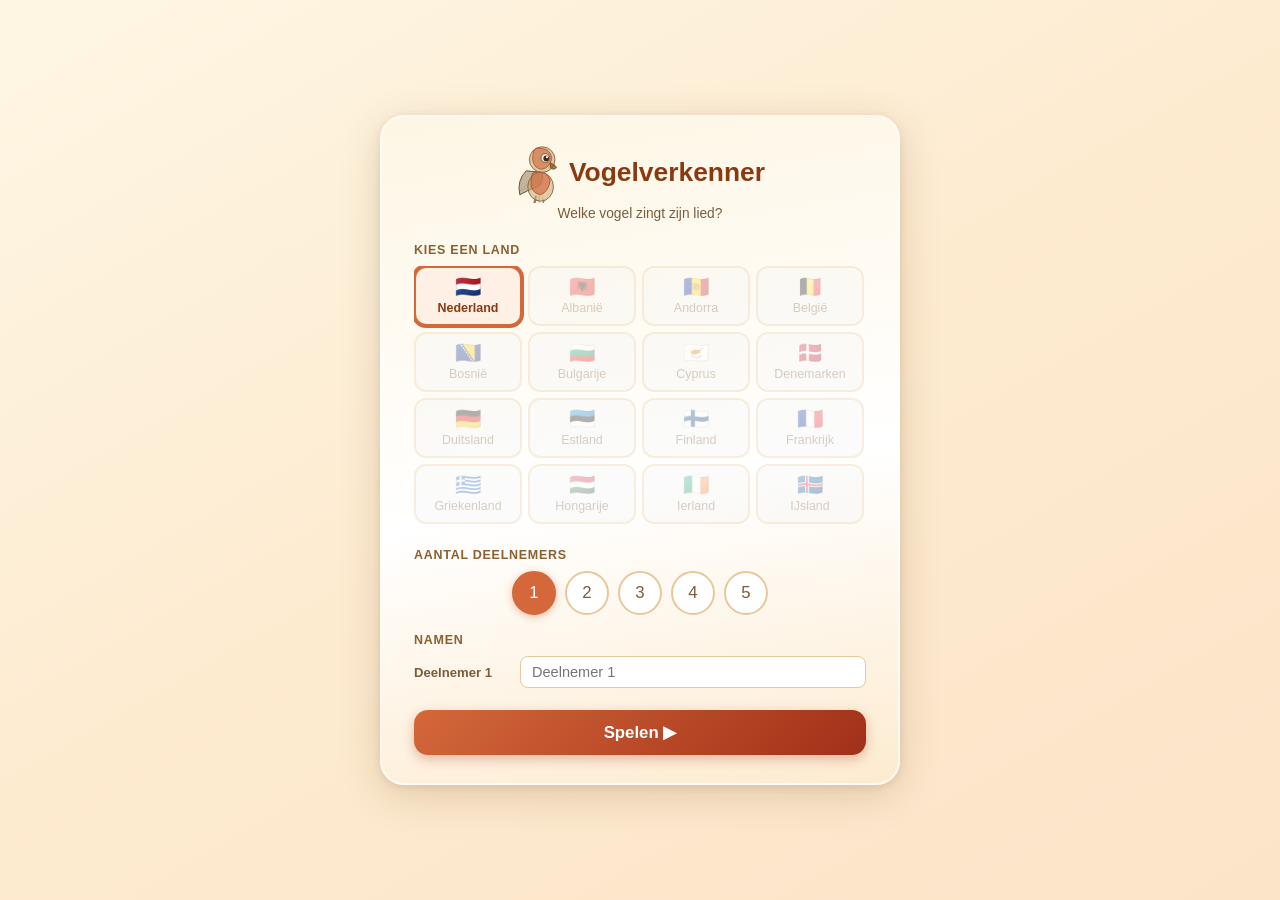
==== commit 4acec3e5: "Sync index.html with vogel-memory.html" ====
--- a/index.html
+++ b/index.html
@@ -3,14 +3,14 @@
 <head>
   <meta charset="UTF-8">
   <meta name="viewport" content="width=device-width, initial-scale=1.0, viewport-fit=cover">
-  <title>Bird Burst</title>
+  <title>Vogelverkenner</title>
 
   <!-- PWA -->
   <link rel="manifest" href="manifest.json">
   <meta name="theme-color" content="#d4683a">
   <meta name="apple-mobile-web-app-capable" content="yes">
   <meta name="apple-mobile-web-app-status-bar-style" content="black-translucent">
-  <meta name="apple-mobile-web-app-title" content="Bird Burst">
+  <meta name="apple-mobile-web-app-title" content="Vogelverkenner">
   <!-- Icons (maak aan: icons/icon-192.png en icons/icon-512.png) -->
   <link rel="apple-touch-icon" href="icons/icon-192.png">
   <style>
@@ -156,7 +156,7 @@
       background: linear-gradient(90deg, rgba(254,246,228,.9), rgba(253,235,208,.9));
       backdrop-filter: blur(6px);
       border-bottom: 2px solid rgba(212,104,58,.2);
-      flex-wrap: wrap;
+      flex-wrap: nowrap; overflow: hidden;
     }
 
     #scores { display: flex; gap: 8px; flex-wrap: wrap; }
@@ -177,12 +177,12 @@
     .player-score .p-score { font-size: 1.2em; font-weight: 700; }
 
     .scorebar-right { display: flex; align-items: center; gap: 10px; }
-    #pairs-left { font-size: 0.82em; color: #7a5c3a; }
+    #pairs-left { font-size: 0.82em; color: #7a5c3a; display: inline-flex; align-items: center; }
     .menu-btn {
       padding: 5px 13px; border-radius: 16px;
       border: none; background: #fef0e4; color: #8a3a10;
       cursor: pointer; font-size: 0.83em; font-weight: 600;
-      transition: all .16s;
+      transition: all .16s; line-height: 1; vertical-align: middle;
     }
     .menu-btn:hover { background: #fde0c8; }
 
@@ -283,6 +283,64 @@
     }
     #pause-overlay.hidden { opacity: 0; pointer-events: none; }
 
+    #credits-overlay {
+      position: fixed; inset: 0;
+      background: rgba(60,35,10,.65);
+      display: flex; align-items: center; justify-content: center;
+      z-index: 20;
+      transition: opacity .2s;
+    }
+    #credits-overlay.hidden { opacity: 0; pointer-events: none; }
+    #credits-box {
+      background: linear-gradient(170deg, #fef6e4, #fffdf8);
+      border-radius: 18px;
+      border: 1.5px solid #e8c89a;
+      width: min(680px, 94vw);
+      max-height: 80vh;
+      display: flex; flex-direction: column;
+      overflow: hidden;
+    }
+    #credits-header {
+      padding: 16px 20px 12px;
+      border-bottom: 1px solid #e8c89a;
+      display: flex; align-items: center; justify-content: space-between;
+      flex-shrink: 0;
+    }
+    #credits-header h2 { margin: 0; font-size: 1rem; color: #5a3810; }
+    #credits-close {
+      background: none; border: none; cursor: pointer;
+      font-size: 1.3rem; color: #8a6030; line-height: 1;
+      padding: 2px 6px; border-radius: 8px;
+    }
+    #credits-close:hover { background: #fde0c8; }
+    #credits-body { overflow-y: auto; padding: 14px 20px 20px; }
+    .cr-bird { margin-bottom: 16px; }
+    .cr-bird-name {
+      font-size: 0.82rem; font-weight: 700; color: #8a3a10;
+      text-transform: capitalize; margin-bottom: 4px;
+      border-bottom: 1px solid #f0d5b0; padding-bottom: 2px;
+    }
+    .cr-item {
+      font-size: 0.75rem; color: #5a3810;
+      display: flex; gap: 6px; align-items: baseline;
+      line-height: 1.5; padding: 1px 0;
+    }
+    .cr-item .cr-type { color: #a07840; flex-shrink: 0; min-width: 20px; }
+    .cr-item a { color: #d4683a; text-decoration: none; }
+    .cr-item a:hover { text-decoration: underline; }
+    .cr-lic {
+      background: #f5e8d5; color: #7a4820;
+      font-size: 0.68rem; padding: 1px 5px; border-radius: 4px;
+      flex-shrink: 0;
+    }
+    .credits-btn {
+      padding: 5px 13px; border-radius: 16px;
+      border: none; background: transparent; color: #7a5c3a;
+      cursor: pointer; font-size: 0.83em; font-weight: 600;
+      transition: all .16s; line-height: 1; vertical-align: middle;
+    }
+    .credits-btn:hover { background: #fde0c8; }
+
     .pause-box {
       background: linear-gradient(170deg, #fef6e4, #ffffff, #fdebd0);
       border-radius: 22px;
@@ -345,8 +403,46 @@
 <!-- ══ SETUP SCREEN ══════════════════════════════════════════ -->
 <div id="setup-screen" class="screen">
   <div class="setup-box">
-    <h1 class="setup-title">🐦 Bird Burst</h1>
-    <p class="setup-subtitle">Leer vogelgeluiden spelenderwijs</p>
+    <h1 class="setup-title">
+      <svg viewBox="0 0 60 72" width="48" height="58" xmlns="http://www.w3.org/2000/svg" style="vertical-align:middle;margin-right:6px">
+        <defs>
+          <filter id="logo-enc" x="-5%" y="-5%" width="110%" height="110%">
+            <feTurbulence type="fractalNoise" baseFrequency="0.55" numOctaves="3" seed="5" result="n"/>
+            <feDisplacementMap in="SourceGraphic" in2="n" scale="1.2" xChannelSelector="R" yChannelSelector="G"/>
+          </filter>
+        </defs>
+        <g filter="url(#logo-enc)" transform="translate(30,36)">
+          <!-- staart -->
+          <path d="M-4,28 Q-8,44 -6,54" stroke="#7a6040" stroke-width="2.5" fill="none" stroke-linecap="round" opacity=".7"/>
+          <path d="M0,28 Q0,44 2,54" stroke="#8a7050" stroke-width="1.5" fill="none" stroke-linecap="round" opacity=".5"/>
+          <path d="M4,28 Q8,42 8,52" stroke="#9a8060" stroke-width="1.2" fill="none" stroke-linecap="round" opacity=".4"/>
+          <!-- vleugel -->
+          <path d="M-16,-4 Q-28,8 -24,26 Q-14,20 -2,16 Q6,12 4,-2 Z" fill="#8a7050" fill-opacity=".5" stroke="#6a5030" stroke-width="1.2"/>
+          <line x1="-24" y1="22" x2="-10" y2="8" stroke="#9a8060" stroke-width="1" opacity=".45"/>
+          <line x1="-18" y1="24" x2="-4" y2="10" stroke="#9a8060" stroke-width=".9" opacity=".4"/>
+          <!-- lichaam -->
+          <ellipse cx="2" cy="16" rx="16" ry="18" fill="#c8a878" fill-opacity=".55" stroke="#8a6840" stroke-width="1.2"/>
+          <!-- borst oranje-rood -->
+          <path d="M-6,-2 Q10,-6 14,8 Q12,22 2,26 Q-8,24 -10,14 Q-10,-2 -6,-2 Z" fill="#d4683a" fill-opacity=".65" stroke="#b04820" stroke-width="1"/>
+          <!-- kop -->
+          <circle cx="4" cy="-18" r="16" fill="#c8a878" fill-opacity=".6" stroke="#8a6840" stroke-width="1.2"/>
+          <!-- oranje masker -->
+          <path d="M-4,-32 Q14,-34 16,-20 Q14,-8 4,-6 Q-6,-6 -8,-18 Q-8,-30 -4,-32 Z" fill="#d4683a" fill-opacity=".6" stroke="#b04820" stroke-width=".9"/>
+          <!-- oog -->
+          <circle cx="8" cy="-20" r="5.5" fill="white" fill-opacity=".88" stroke="#6a4820" stroke-width="1"/>
+          <circle cx="9" cy="-19.5" r="3.5" fill="#2a1a08" fill-opacity=".92"/>
+          <circle cx="10" cy="-21" r="1.4" fill="white" fill-opacity=".95"/>
+          <!-- snavel -->
+          <path d="M14,-14 Q22,-10 22,-8 Q18,-4 14,-8 Z" fill="#8a6030" fill-opacity=".82" stroke="#6a4018" stroke-width=".9"/>
+          <!-- pootjes -->
+          <line x1="-4" y1="32" x2="-8" y2="42" stroke="#8a6840" stroke-width="2" stroke-linecap="round" opacity=".7"/>
+          <line x1="6" y1="33" x2="4" y2="42" stroke="#8a6840" stroke-width="2" stroke-linecap="round" opacity=".7"/>
+          <line x1="-8" y1="42" x2="-14" y2="48" stroke="#8a6840" stroke-width="1.5" stroke-linecap="round" opacity=".6"/>
+          <line x1="-8" y1="42" x2="-2" y2="48" stroke="#8a6840" stroke-width="1.5" stroke-linecap="round" opacity=".6"/>
+          <line x1="4" y1="42" x2="-2" y2="48" stroke="#8a6840" stroke-width="1.5" stroke-linecap="round" opacity=".6"/>
+        </g>
+      </svg>Vogelverkenner</h1>
+    <p class="setup-subtitle">Welke vogel zingt zijn lied?</p>
 
     <p class="section-label">Kies een land</p>
     <div class="country-grid" id="country-grid"></div>
@@ -365,8 +461,9 @@
 <div id="game-screen" class="screen hidden">
   <div class="scorebar">
     <div id="scores"></div>
+    <span id="pairs-left"></span>
     <div class="scorebar-right">
-      <span id="pairs-left"></span>
+      <button class="credits-btn" onclick="openCredits()">Credits</button>
       <button class="menu-btn" onclick="openPause()">☰ Menu</button>
     </div>
   </div>
@@ -399,6 +496,17 @@
       <button class="win-btn primary"   onclick="replayGame()">↺ Zelfde spelers</button>
       <button class="win-btn secondary" onclick="goToSetup()">☰ Nieuw spel</button>
     </div>
+  </div>
+</div>
+
+<!-- Credits overlay — outside game-screen so it works from any screen -->
+<div id="credits-overlay" class="hidden">
+  <div id="credits-box">
+    <div id="credits-header">
+      <h2>Credits — media licenties</h2>
+      <button id="credits-close" onclick="closeCredits()">✕</button>
+    </div>
+    <div id="credits-body"></div>
   </div>
 </div>
 
@@ -941,7 +1049,7 @@
 <!-- subtiele tekst onderaan -->
 <text x="120" y="152" text-anchor="middle" font-size="8"
   font-family="Georgia,serif" fill="#8a6030" fill-opacity=".4"
-  letter-spacing="3">BIRD BURST</text>
+  letter-spacing="3">VOGELVERKENNER</text>
 </svg>`;
 
 function makeCard(cd) {
@@ -1106,6 +1214,46 @@
 function closePause() {
   paused = false;
   document.getElementById("pause-overlay").classList.add("hidden");
+}
+
+const CREDITS_NL = {"merel":{"images":[{"author":"Andreas Trepte","license":"CC BY-SA 2.5","license_url":"https://creativecommons.org/licenses/by-sa/2.5","page_url":"https://commons.wikimedia.org/wiki/File:Common_Blackbird.jpg"},{"author":"Tony Wills","license":"CC BY 2.5","license_url":"https://creativecommons.org/licenses/by/2.5","page_url":"https://commons.wikimedia.org/wiki/File:Male_blackbird.jpg"}],"sounds":[{"author":"Oona Räisänen (Mysid)","license":"Public domain","license_url":"","page_url":"https://commons.wikimedia.org/wiki/File:Turdus_merula_2.ogg"},{"author":"Benoît Van Hecke","license":"CC BY-SA 4.0","license_url":"https://creativecommons.org/licenses/by-sa/4.0","page_url":"https://commons.wikimedia.org/wiki/File:Turdus_merula_-_Common_Blackbird_XC541788.mp3"}]},"koolmees":{"images":[{"author":"Luc Viatour","license":"CC BY-SA 2.0","license_url":"https://creativecommons.org/licenses/by-sa/2.0","page_url":"https://commons.wikimedia.org/wiki/File:Parus_major_Luc_Viatour.jpg"},{"author":"Francis Franklin","license":"CC BY-SA 4.0","license_url":"https://creativecommons.org/licenses/by-sa/4.0","page_url":"https://commons.wikimedia.org/wiki/File:Parus_major_poised.jpg"},{"author":"Sylvain Haye","license":"CC BY-SA 3.0","license_url":"https://creativecommons.org/licenses/by-sa/3.0","page_url":"https://commons.wikimedia.org/wiki/File:Mesange_charbonniere-s_haye.jpg"},{"author":"Francis C. Franklin","license":"CC BY-SA 3.0","license_url":"https://creativecommons.org/licenses/by-sa/3.0","page_url":"https://commons.wikimedia.org/wiki/File:Great_tit_side-on.jpg"}],"sounds":[{"author":"Vladimir Yu. Arkhipov, Arkhivov","license":"CC BY-SA 3.0","license_url":"https://creativecommons.org/licenses/by-sa/3.0","page_url":"https://commons.wikimedia.org/wiki/File:Parus_major_song.ogg"},{"author":"onbekend","license":"CC BY-SA 4.0","license_url":"https://creativecommons.org/licenses/by-sa/4.0","page_url":"https://commons.wikimedia.org/wiki/File:Great_Tit_(Parus_major)_(W1CDR0001393_BD1).ogg"}]},"roodborst":{"images":[{"author":"Francis C. Franklin","license":"CC BY-SA 3.0","license_url":"https://creativecommons.org/licenses/by-sa/3.0","page_url":"https://commons.wikimedia.org/wiki/File:Erithacus_rubecula_with_cocked_head.jpg"},{"author":"Ting Chen","license":"CC BY 2.0","license_url":"https://creativecommons.org/licenses/by/2.0","page_url":"https://commons.wikimedia.org/wiki/File:Rotkehlchen_bird.jpg"},{"author":"David Croad","license":"CC BY 3.0","license_url":"https://creativecommons.org/licenses/by/3.0","page_url":"https://commons.wikimedia.org/wiki/File:European_Robin_Erithacus_rubecula.jpg"},{"author":"Rasbak","license":"CC BY-SA 3.0","license_url":"https://creativecommons.org/licenses/by-sa/3.0","page_url":"https://commons.wikimedia.org/wiki/File:Erithacus_rubecula_with_earthworm,_Roodborstje_met_regenworm.jpg"}],"sounds":[{"author":"Sander Pieterse","license":"CC BY-SA 4.0","license_url":"https://creativecommons.org/licenses/by-sa/4.0","page_url":"https://commons.wikimedia.org/wiki/File:XC27161_-_Roodborst_-_Erithacus_rubecula.ogg"},{"author":"Vladimir Yu. Arkhipov, Arkhivov","license":"CC BY-SA 3.0","license_url":"https://creativecommons.org/licenses/by-sa/3.0","page_url":"https://commons.wikimedia.org/wiki/File:Erithacus_rubecula.ogg"}]},"kauw":{"images":[{"author":"Adrian Pingstone","license":"Public domain","license_url":"","page_url":"https://commons.wikimedia.org/wiki/File:Jackdaw_arp_750pix.jpg"},{"author":"onbekend","license":"Public domain","license_url":"","page_url":"https://commons.wikimedia.org/wiki/File:Jackdaw.northdevon.arp-sh.750pix.jpg"}],"sounds":[{"author":"Veljo Runnel","license":"CC BY-SA 4.0","license_url":"https://creativecommons.org/licenses/by-sa/4.0","page_url":"https://commons.wikimedia.org/wiki/File:Corvus_monedula_calls.ogg"}]},"spreeuw":{"images":[{"author":"Charles J. Sharp","license":"CC BY-SA 4.0","license_url":"https://creativecommons.org/licenses/by-sa/4.0","page_url":"https://commons.wikimedia.org/wiki/File:Common_Starling_(Sturnus_vulgaris)_Leek_Wootton.jpg"},{"author":"Philip Heron","license":"CC BY-SA 3.0","license_url":"https://creativecommons.org/licenses/by-sa/3.0","page_url":"https://commons.wikimedia.org/wiki/File:Colourful_starling.jpeg"},{"author":"RawheaD Rex","license":"CC BY-SA 2.0","license_url":"https://creativecommons.org/licenses/by-sa/2.0","page_url":"https://commons.wikimedia.org/wiki/File:Sturnus_vulgaris_-hand_feeding_-London-8.jpg"}],"sounds":[{"author":"Vladimir Yu. Arkhipov, Arkhivov","license":"CC BY-SA 3.0","license_url":"https://creativecommons.org/licenses/by-sa/3.0","page_url":"https://commons.wikimedia.org/wiki/File:Sturnus_vulgaris.ogg"},{"author":"Marie-Lan Taÿ Pamart","license":"CC BY-SA 4.0","license_url":"https://creativecommons.org/licenses/by-sa/4.0","page_url":"https://commons.wikimedia.org/wiki/File:Sturnus_vulgaris_-_Common_Starling_XC483803.mp3"}]},"huismus":{"images":[{"author":"Joe Ravi","license":"CC BY-SA 3.0","license_url":"https://creativecommons.org/licenses/by-sa/3.0","page_url":"https://commons.wikimedia.org/wiki/File:House_Sparrow_Male_(Passer_Domesticus).jpg"},{"author":"Thomas Quine","license":"CC BY 2.0","license_url":"https://creativecommons.org/licenses/by/2.0","page_url":"https://commons.wikimedia.org/wiki/File:Male_House_Sparrow.jpg"},{"author":"Jar0d","license":"CC BY-SA 2.0","license_url":"https://creativecommons.org/licenses/by-sa/2.0","page_url":"https://commons.wikimedia.org/wiki/File:Passer_domesticus_-Germany-8.jpg"}],"sounds":[{"author":"Gypsypkd","license":"Public domain","license_url":"","page_url":"https://commons.wikimedia.org/wiki/File:House_Sparrow.ogg"},{"author":"Jonathon Jongsma","license":"CC BY-SA 3.0","license_url":"https://creativecommons.org/licenses/by-sa/3.0","page_url":"https://commons.wikimedia.org/wiki/File:Passer_domesticus_-_House_Sparrow_XC86749.mp3"}]},"vink":{"images":[{"author":"Tony Wills","license":"CC BY 2.5","license_url":"https://creativecommons.org/licenses/by/2.5","page_url":"https://commons.wikimedia.org/wiki/File:Chaffinch_(male).jpg"},{"author":"Regani","license":"CC BY-SA 3.0","license_url":"https://creativecommons.org/licenses/by-sa/3.0","page_url":"https://commons.wikimedia.org/wiki/File:Fringilla_coelebs_in_Thuringia_Germany.jpg"},{"author":"MichaelMaggs / Arad","license":"CC BY-SA 2.5","license_url":"https://creativecommons.org/licenses/by-sa/2.5","page_url":"https://commons.wikimedia.org/wiki/File:Fringilla_coelebs_chaffinch_male_edit2.jpg"}],"sounds":[{"author":"onbekend","license":"CC BY-SA 4.0","license_url":"https://creativecommons.org/licenses/by-sa/4.0","page_url":"https://commons.wikimedia.org/wiki/File:Chaffinch_(Fringilla_coelebs)_(W1CDR0001527_BD14).ogg"},{"author":"Oona Räisänen (Mysid)","license":"Public domain","license_url":"","page_url":"https://commons.wikimedia.org/wiki/File:Fringilla_coelebs.ogg"}]},"houtduif":{"images":[{"author":"Charles J. Sharp","license":"CC BY-SA 3.0","license_url":"https://creativecommons.org/licenses/by-sa/3.0","page_url":"https://commons.wikimedia.org/wiki/File:Common_Wood_Pigeon_(Columba_palumbus).JPG"},{"author":"DickDaniels","license":"CC BY-SA 3.0","license_url":"https://creativecommons.org/licenses/by-sa/3.0","page_url":"https://commons.wikimedia.org/wiki/File:Wood_pidgeon_Columba_palumbus.jpg"},{"author":"Marek Szczepanek","license":"CC BY-SA 3.0","license_url":"https://creativecommons.org/licenses/by-sa/3.0","page_url":"https://commons.wikimedia.org/wiki/File:Columba_palumbus_1_(Marek_Szczepanek).jpg"},{"author":"alexislours","license":"CC BY 2.0","license_url":"https://creativecommons.org/licenses/by/2.0","page_url":"https://commons.wikimedia.org/wiki/File:Close-up_picture_of_a_common_wood_pigeon.jpg"}],"sounds":[{"author":"Sleepytomcat (Jens Kraglund)","license":"Public domain","license_url":"","page_url":"https://commons.wikimedia.org/wiki/File:Ringeltaube_(ruft).ogg"},{"author":"Alexander Kurthy","license":"CC BY-SA 4.0","license_url":"https://creativecommons.org/licenses/by-sa/4.0","page_url":"https://commons.wikimedia.org/wiki/File:Columba_palumbus_-_Common_Wood_Pigeon_XC108354.mp3"}]},"pimpelmees":{"images":[{"author":"Francis Franklin","license":"CC BY-SA 4.0","license_url":"https://creativecommons.org/licenses/by-sa/4.0","page_url":"https://commons.wikimedia.org/wiki/File:Eurasian_blue_tit_Lancashire_2.jpg"},{"author":"color line","license":"CC BY 2.0","license_url":"https://creativecommons.org/licenses/by/2.0","page_url":"https://commons.wikimedia.org/wiki/File:Blue_tit_on_feeder.jpg"},{"author":"Francis Franklin","license":"CC BY-SA 4.0","license_url":"https://creativecommons.org/licenses/by-sa/4.0","page_url":"https://commons.wikimedia.org/wiki/File:Blue_tit_three-quarter_close-up_4.jpg"}],"sounds":[{"author":"Dan Stowell","license":"CC BY-SA 3.0","license_url":"https://creativecommons.org/licenses/by-sa/3.0","page_url":"https://commons.wikimedia.org/wiki/File:Cyanistes_caeruleus_-_Eurasian_Blue_Tit_XC125793.ogg"},{"author":"onbekend","license":"CC BY-SA 4.0","license_url":"https://creativecommons.org/licenses/by-sa/4.0","page_url":"https://commons.wikimedia.org/wiki/File:Blue_Tit_(Cyanistes_caeruleus)_(W1CDR0001535_BD30).ogg"}]},"tjiftjaf":{"images":[{"author":"Andreas Trepte","license":"CC BY-SA 2.5","license_url":"https://creativecommons.org/licenses/by-sa/2.5","page_url":"https://commons.wikimedia.org/wiki/File:Chiffchaff_-_Phylloscopus_collybita.jpg"},{"author":"א (Aleph)","license":"CC BY-SA 2.5","license_url":"https://creativecommons.org/licenses/by-sa/2.5","page_url":"https://commons.wikimedia.org/wiki/File:Chiffchaff_(Phylloscopus_collybita).jpg"}],"sounds":[{"author":"Dan Stowell","license":"CC BY-SA 3.0","license_url":"https://creativecommons.org/licenses/by-sa/3.0","page_url":"https://commons.wikimedia.org/wiki/File:Phylloscopus_collybita_-_Common_Chiffchaff_XC125867.ogg"},{"author":"onbekend","license":"CC BY-SA 4.0","license_url":"https://creativecommons.org/licenses/by-sa/4.0","page_url":"https://commons.wikimedia.org/wiki/File:Chiffchaff_(Phylloscopus_collybita)_(W1CDR0001497_BD9).ogg"}]},"winterkoning":{"images":[{"author":"Alpsdake","license":"CC BY-SA 3.0","license_url":"https://creativecommons.org/licenses/by-sa/3.0","page_url":"https://commons.wikimedia.org/wiki/File:Troglodytes_troglodytes_fumigatus.JPG"},{"author":"Andreas Trepte","license":"CC BY-SA 2.5","license_url":"https://creativecommons.org/licenses/by-sa/2.5","page_url":"https://commons.wikimedia.org/wiki/File:Eurasian-Wren-Troglodytes-troglodytes.jpg"},{"author":"Andreas Eichler","license":"CC BY-SA 4.0","license_url":"https://creativecommons.org/licenses/by-sa/4.0","page_url":"https://commons.wikimedia.org/wiki/File:2016.07.19.-23-Westensee_Felde--Zaunkoenig.jpg"}],"sounds":[{"author":"onbekend","license":"CC BY-SA 4.0","license_url":"https://creativecommons.org/licenses/by-sa/4.0","page_url":"https://commons.wikimedia.org/wiki/File:Eurasian_Wren_(Troglodytes_troglodytes)_(W1CDR0001461_BD5).ogg"},{"author":"Grantus4504","license":"CC BY-SA 3.0","license_url":"https://creativecommons.org/licenses/by-sa/3.0","page_url":"https://commons.wikimedia.org/wiki/File:Troglodytes_troglodytes_song.ogg"}]},"groenling":{"images":[{"author":"Miroslav Dudok","license":"CC BY-SA 4.0","license_url":"https://creativecommons.org/licenses/by-sa/4.0","page_url":"https://commons.wikimedia.org/wiki/File:Greenfinch_(Chloris_chloris)_Zelentarka.jpg"},{"author":"Charles J. Sharp","license":"CC BY-SA 4.0","license_url":"https://creativecommons.org/licenses/by-sa/4.0","page_url":"https://commons.wikimedia.org/wiki/File:European_greenfinch_(Chloris_chloris_voousi)_male.jpg"},{"author":"Francis C. Franklin","license":"CC BY-SA 3.0","license_url":"https://creativecommons.org/licenses/by-sa/3.0","page_url":"https://commons.wikimedia.org/wiki/File:Chloris_chloris.jpg"}],"sounds":[{"author":"Vladimir Yu. Arkhipov, Arkhivov","license":"CC BY-SA 3.0","license_url":"https://creativecommons.org/licenses/by-sa/3.0","page_url":"https://commons.wikimedia.org/wiki/File:Carduelis_chloris.ogg"}]},"kievit":{"images":[{"author":"Alpsdake","license":"CC BY-SA 3.0","license_url":"https://creativecommons.org/licenses/by-sa/3.0","page_url":"https://commons.wikimedia.org/wiki/File:Vanellus_vanellus_001.JPG"},{"author":"Andreas Eichler","license":"CC BY-SA 4.0","license_url":"https://creativecommons.org/licenses/by-sa/4.0","page_url":"https://commons.wikimedia.org/wiki/File:2018.09.10.-06-Lac_du_Der_Chantecoq-Giffaumont-Champaubert--Kiebitz.jpg"}],"sounds":[{"author":"Joost van Bruggen","license":"CC BY-SA 4.0","license_url":"https://creativecommons.org/licenses/by-sa/4.0","page_url":"https://commons.wikimedia.org/wiki/File:Vanellus_vanellus_-_Northern_Lapwing_XC436942.mp3"},{"author":"onbekend","license":"CC BY-SA 4.0","license_url":"https://creativecommons.org/licenses/by-sa/4.0","page_url":"https://commons.wikimedia.org/wiki/File:Northern_Lapwing_(Vanellus_vanellus)_(W1CDR0001471_BD4).ogg"}]},"ekster":{"images":[{"author":"Ealdgyth","license":"CC BY-SA 3.0","license_url":"https://creativecommons.org/licenses/by-sa/3.0","page_url":"https://commons.wikimedia.org/wiki/File:Commonmagpiewalking.jpg"},{"author":"Maret Hosemann","license":"CC BY 2.0","license_url":"https://creativecommons.org/licenses/by/2.0","page_url":"https://commons.wikimedia.org/wiki/File:Pica_pica_on_roof_top.jpg"}],"sounds":[{"author":"onbekend","license":"CC BY-SA 4.0","license_url":"https://creativecommons.org/licenses/by-sa/4.0","page_url":"https://commons.wikimedia.org/wiki/File:Eurasian_Magpie_(Pica_pica)_(W1CDR0001537_BD28).ogg"},{"author":"Oona Räisänen (Mysid)","license":"Public domain","license_url":"","page_url":"https://commons.wikimedia.org/wiki/File:Pica_pica.ogg"}]},"kraai":{"images":[{"author":"Richard Bartz","license":"CC BY-SA 2.5","license_url":"https://creativecommons.org/licenses/by-sa/2.5","page_url":"https://commons.wikimedia.org/wiki/File:Rabenkr%C3%A4he_Corvus_corone_Richard_Bartz.jpg"},{"author":"Loz (L. B. Tettenborn)","license":"CC BY-SA 3.0","license_url":"https://creativecommons.org/licenses/by-sa/3.0","page_url":"https://commons.wikimedia.org/wiki/File:Kr%C3%A4he_65(loz).JPG"},{"author":"Adam Kumiszcza","license":"CC BY-SA 3.0","license_url":"https://creativecommons.org/licenses/by-sa/3.0","page_url":"https://commons.wikimedia.org/wiki/File:Corvus_corone_20070813.jpg"}],"sounds":[{"author":"onbekend","license":"CC BY-SA 4.0","license_url":"https://creativecommons.org/licenses/by-sa/4.0","page_url":"https://commons.wikimedia.org/wiki/File:Carrion_Crow_(Corvus_corone)_(W1CDR0001425_BD18).ogg"},{"author":"Marie-Lan Taÿ Pamart","license":"CC BY-SA 4.0","license_url":"https://creativecommons.org/licenses/by-sa/4.0","page_url":"https://commons.wikimedia.org/wiki/File:Corvus_corone_-_Carrion_Crow_XC461980.mp3"},{"author":"Marie-Lan Taÿ Pamart","license":"CC BY-SA 4.0","license_url":"https://creativecommons.org/licenses/by-sa/4.0","page_url":"https://commons.wikimedia.org/wiki/File:Corvus_corone_-_Carrion_Crow_XC466390.mp3"}]},"gaai":{"images":[{"author":"Luc Viatour","license":"CC BY-SA 3.0","license_url":"https://creativecommons.org/licenses/by-sa/3.0","page_url":"https://commons.wikimedia.org/wiki/File:Garrulus_glandarius_1_Luc_Viatour.jpg"},{"author":"Luc Viatour","license":"CC BY-SA 3.0","license_url":"https://creativecommons.org/licenses/by-sa/3.0","page_url":"https://commons.wikimedia.org/wiki/File:Garrulus_glandarius_B_Luc_Viatour.jpg"},{"author":"Andreas Eichler","license":"CC BY-SA 4.0","license_url":"https://creativecommons.org/licenses/by-sa/4.0","page_url":"https://commons.wikimedia.org/wiki/File:2018.05.19.-18-Bad_Salzungen--Eichelhaeher.jpg"}],"sounds":[{"author":"Vladimir Yu. Arkhipov, Arkhivov","license":"CC BY-SA 3.0","license_url":"https://creativecommons.org/licenses/by-sa/3.0","page_url":"https://commons.wikimedia.org/wiki/File:Garrulus_glandarius_iphigenia.ogg"}]},"wilde-eend":{"images":[{"author":"Richard Bartz","license":"CC BY-SA 2.5","license_url":"https://creativecommons.org/licenses/by-sa/2.5","page_url":"https://commons.wikimedia.org/wiki/File:Anas_platyrhynchos_male_female.jpg"},{"author":"Acarpentier","license":"CC BY 3.0","license_url":"https://creativecommons.org/licenses/by/3.0","page_url":"https://commons.wikimedia.org/wiki/File:Male_mallard_duck_2.jpg"},{"author":"Calibas / Aqwis","license":"CC BY-SA 3.0","license_url":"https://creativecommons.org/licenses/by-sa/3.0","page_url":"https://commons.wikimedia.org/wiki/File:Male_mallard3.jpg"},{"author":"Cephas","license":"CC BY-SA 3.0","license_url":"https://creativecommons.org/licenses/by-sa/3.0","page_url":"https://commons.wikimedia.org/wiki/File:Anas_platyrhynchos_portrait.jpg"}],"sounds":[{"author":"Jonathon Jongsma","license":"CC BY-SA 3.0","license_url":"https://creativecommons.org/licenses/by-sa/3.0","page_url":"https://commons.wikimedia.org/wiki/File:Anas_platyrhynchos_-_Mallard_-_XC62258.ogg"}]},"boerenzwaluw":{"images":[{"author":"Andreas Eichler","license":"CC BY-SA 4.0","license_url":"https://creativecommons.org/licenses/by-sa/4.0","page_url":"https://commons.wikimedia.org/wiki/File:2013.06.23.-12-Wesenberg-Rauchschwalbe.jpg"},{"author":"Jörg Hempel","license":"CC BY-SA 3.0 de","license_url":"https://creativecommons.org/licenses/by-sa/3.0/de/deed.en","page_url":"https://commons.wikimedia.org/wiki/File:Hirundo_rustica_LC0200.jpg"}],"sounds":[{"author":"Jonathon Jongsma","license":"CC BY-SA 3.0","license_url":"https://creativecommons.org/licenses/by-sa/3.0","page_url":"https://commons.wikimedia.org/wiki/File:Hirundo_rustica_-_Barn_Swallow_-_XC83449.ogg"}]},"gierzwaluw":{"images":[{"author":"Stiopa","license":"CC BY-SA 4.0","license_url":"https://creativecommons.org/licenses/by-sa/4.0","page_url":"https://commons.wikimedia.org/wiki/File:Apus_apus.jpg"},{"author":"Paweł Kuźniar","license":"CC BY-SA 3.0","license_url":"https://creativecommons.org/licenses/by-sa/3.0","page_url":"https://commons.wikimedia.org/wiki/File:Apus_apus_01.jpg"}],"sounds":[{"author":"Jugrü","license":"CC BY-SA 3.0","license_url":"https://creativecommons.org/licenses/by-sa/3.0","page_url":"https://commons.wikimedia.org/wiki/File:Mauersegler.ogg"}]},"koekoek":{"images":[{"author":"Tim Peukert","license":"CC BY-SA 3.0","license_url":"https://creativecommons.org/licenses/by-sa/3.0","page_url":"https://commons.wikimedia.org/wiki/File:Kuckuck_(Cuculus_canorus)_by_Tim_Peukert.jpg"},{"author":"Vogelartinfo","license":"GFDL 1.2","license_url":"http://www.gnu.org/licenses/old-licenses/fdl-1.2.html","page_url":"https://commons.wikimedia.org/wiki/File:Cuculus_canorus_(cropped).jpg"}],"sounds":[{"author":"Vladimir Yu. Arkhipov, Arkhivov","license":"CC BY-SA 3.0","license_url":"https://creativecommons.org/licenses/by-sa/3.0","page_url":"https://commons.wikimedia.org/wiki/File:Cuculus_canorus.ogg"}]},"nachtegaal":{"images":[{"author":"J. Dietrich / Bogbumper","license":"CC BY-SA 3.0","license_url":"https://creativecommons.org/licenses/by-sa/3.0","page_url":"https://commons.wikimedia.org/wiki/File:Nachtigall_(Luscinia_megarhynchos)-2.jpg"},{"author":"Frebeck","license":"CC BY-SA 3.0","license_url":"https://creativecommons.org/licenses/by-sa/3.0","page_url":"https://commons.wikimedia.org/wiki/File:Nachtigall_singend_Stromkabel.jpg"},{"author":"Noel Reynolds","license":"CC BY 2.0","license_url":"https://creativecommons.org/licenses/by/2.0","page_url":"https://commons.wikimedia.org/wiki/File:Luscinia_megarhynchos_Ticino.jpg"}],"sounds":[{"author":"onbekend","license":"CC BY-SA 4.0","license_url":"https://creativecommons.org/licenses/by-sa/4.0","page_url":"https://commons.wikimedia.org/wiki/File:Common_Nightingale_(Luscinia_megarhynchos)_(W1CDR0001376_BD18).ogg"},{"author":"Guido Gerding","license":"CC BY-SA 3.0","license_url":"https://creativecommons.org/licenses/by-sa/3.0","page_url":"https://commons.wikimedia.org/wiki/File:XN_Luscinia_megarhynchos_017.ogg"}]},"gr-bonte-specht":{"images":[{"author":"Mindaugas Urbonas","license":"CC BY-SA 2.5","license_url":"https://creativecommons.org/licenses/by-sa/2.5","page_url":"https://commons.wikimedia.org/wiki/File:Great_Spotted_Woodpecker-Mindaugas_Urbonas.jpg"},{"author":"Andreas Eichler","license":"CC BY-SA 4.0","license_url":"https://creativecommons.org/licenses/by-sa/4.0","page_url":"https://commons.wikimedia.org/wiki/File:2015.05.08.-04-Kaefertaler_Wald-Mannheim--Buntspecht-Weibchen.jpg"}],"sounds":[{"author":"Sander Pieterse","license":"CC BY-SA 4.0","license_url":"https://creativecommons.org/licenses/by-sa/4.0","page_url":"https://commons.wikimedia.org/wiki/File:XC47350_-_Grote_Bonte_Specht_-_Dendrocopos_major.ogg"},{"author":"onbekend","license":"CC BY-SA 4.0","license_url":"https://creativecommons.org/licenses/by-sa/4.0","page_url":"https://commons.wikimedia.org/wiki/File:Great_Spotted_Woodpecker_(Picoides_major)_(W1CDR0001405_BD15).ogg"}]}};
+
+function openCredits() {
+  const body = document.getElementById("credits-body");
+  if (!body.hasChildNodes()) {
+    const BIRD_NAMES = {
+      "merel":"Merel","koolmees":"Koolmees","roodborst":"Roodborst","kauw":"Kauw",
+      "spreeuw":"Spreeuw","huismus":"Huismus","vink":"Vink","houtduif":"Houtduif",
+      "pimpelmees":"Pimpelmees","tjiftjaf":"Tjiftjaf","winterkoning":"Winterkoning",
+      "groenling":"Groenling","kievit":"Kievit","ekster":"Ekster","kraai":"Kraai",
+      "gaai":"Gaai","wilde-eend":"Wilde eend","boerenzwaluw":"Boerenzwaluw",
+      "gierzwaluw":"Gierzwaluw","koekoek":"Koekoek","nachtegaal":"Nachtegaal",
+      "gr-bonte-specht":"Grote bonte specht"
+    };
+    let html = "";
+    for (const [id, data] of Object.entries(CREDITS_NL)) {
+      html += `<div class="cr-bird"><div class="cr-bird-name">${BIRD_NAMES[id] || id}</div>`;
+      data.images.forEach(item => {
+        const lic = item.license_url
+          ? `<a href="${item.license_url}" target="_blank">${item.license}</a>`
+          : item.license;
+        html += `<div class="cr-item"><span class="cr-type">📷</span><span>${item.author} · ${lic} · <a href="${item.page_url}" target="_blank">Wikimedia</a></span></div>`;
+      });
+      data.sounds.forEach(item => {
+        const lic = item.license_url
+          ? `<a href="${item.license_url}" target="_blank">${item.license}</a>`
+          : item.license;
+        html += `<div class="cr-item"><span class="cr-type">🔊</span><span>${item.author} · ${lic} · <a href="${item.page_url}" target="_blank">Wikimedia</a></span></div>`;
+      });
+      html += `</div>`;
+    }
+    body.innerHTML = html;
+  }
+  document.getElementById("credits-overlay").classList.remove("hidden");
+}
+
+function closeCredits() {
+  document.getElementById("credits-overlay").classList.add("hidden");
 }
 
 /* ============================================================
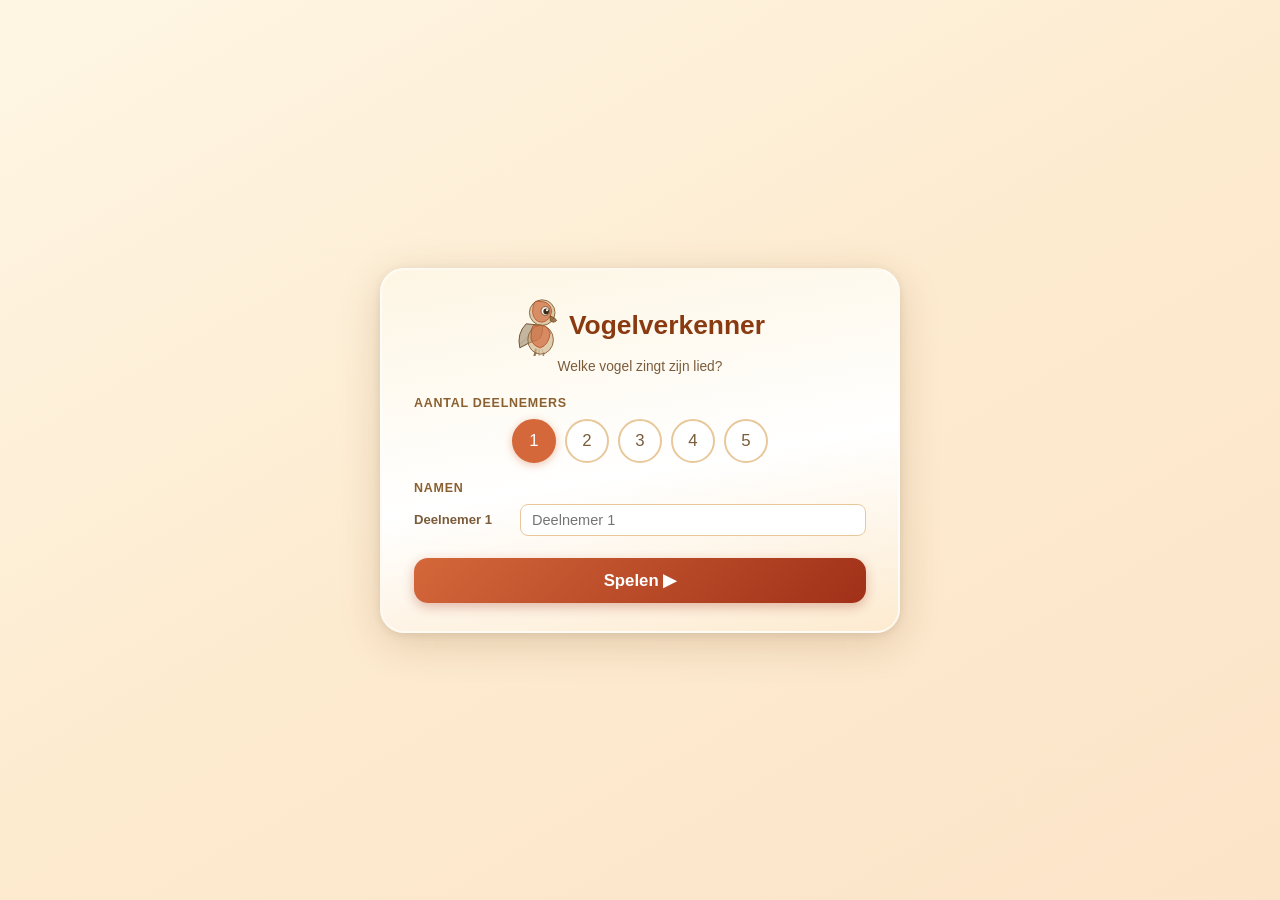
==== commit b873fe9c: "Hide country selector, split card back text, clean up title" ====
--- a/index.html
+++ b/index.html
@@ -404,7 +404,7 @@
 <div id="setup-screen" class="screen">
   <div class="setup-box">
     <h1 class="setup-title">
-      <svg viewBox="0 0 60 72" width="48" height="58" xmlns="http://www.w3.org/2000/svg" style="vertical-align:middle;margin-right:6px">
+      <svg viewBox="0 0 60 72" width="48" height="58" xmlns="http://www.w3.org/2000/svg" style="vertical-align:middle;margin-right:6px" class="logo-bird">
         <defs>
           <filter id="logo-enc" x="-5%" y="-5%" width="110%" height="110%">
             <feTurbulence type="fractalNoise" baseFrequency="0.55" numOctaves="3" seed="5" result="n"/>
@@ -444,8 +444,8 @@
       </svg>Vogelverkenner</h1>
     <p class="setup-subtitle">Welke vogel zingt zijn lied?</p>
 
-    <p class="section-label">Kies een land</p>
-    <div class="country-grid" id="country-grid"></div>
+    <!-- land-keuze tijdelijk verborgen; alleen NL actief -->
+    <div id="country-grid" style="display:none"></div>
 
     <p class="section-label">Aantal deelnemers</p>
     <div class="count-row" id="count-row"></div>
@@ -1047,9 +1047,12 @@
   <line x1="-4" y1="38" x2="-10" y2="42" stroke="#8a6840" stroke-width="1.5" stroke-linecap="round" opacity=".6"/>
 </g>
 <!-- subtiele tekst onderaan -->
-<text x="120" y="152" text-anchor="middle" font-size="8"
+<text x="120" y="147" text-anchor="middle" font-size="7"
   font-family="Georgia,serif" fill="#8a6030" fill-opacity=".4"
-  letter-spacing="3">VOGELVERKENNER</text>
+  letter-spacing="3">VOGEL</text>
+<text x="120" y="156" text-anchor="middle" font-size="7"
+  font-family="Georgia,serif" fill="#8a6030" fill-opacity=".4"
+  letter-spacing="3">VERKENNER</text>
 </svg>`;
 
 function makeCard(cd) {
